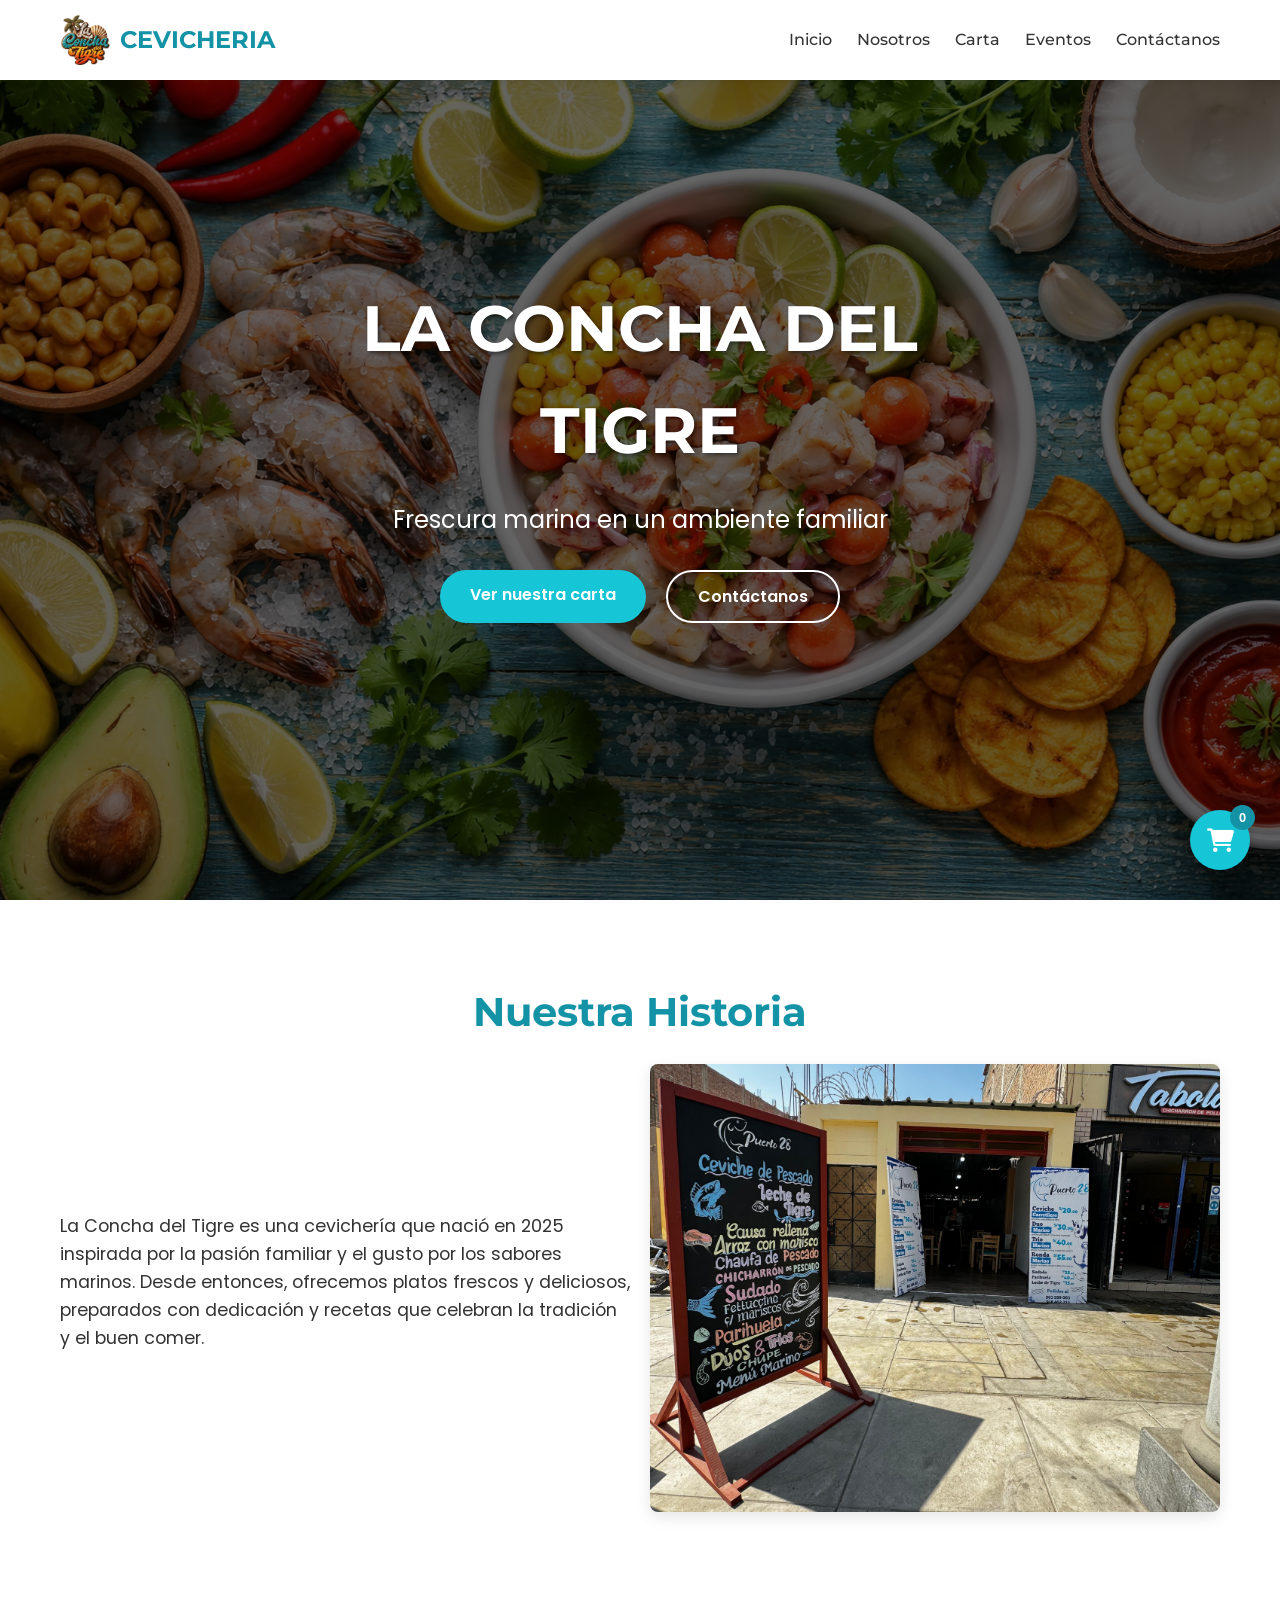
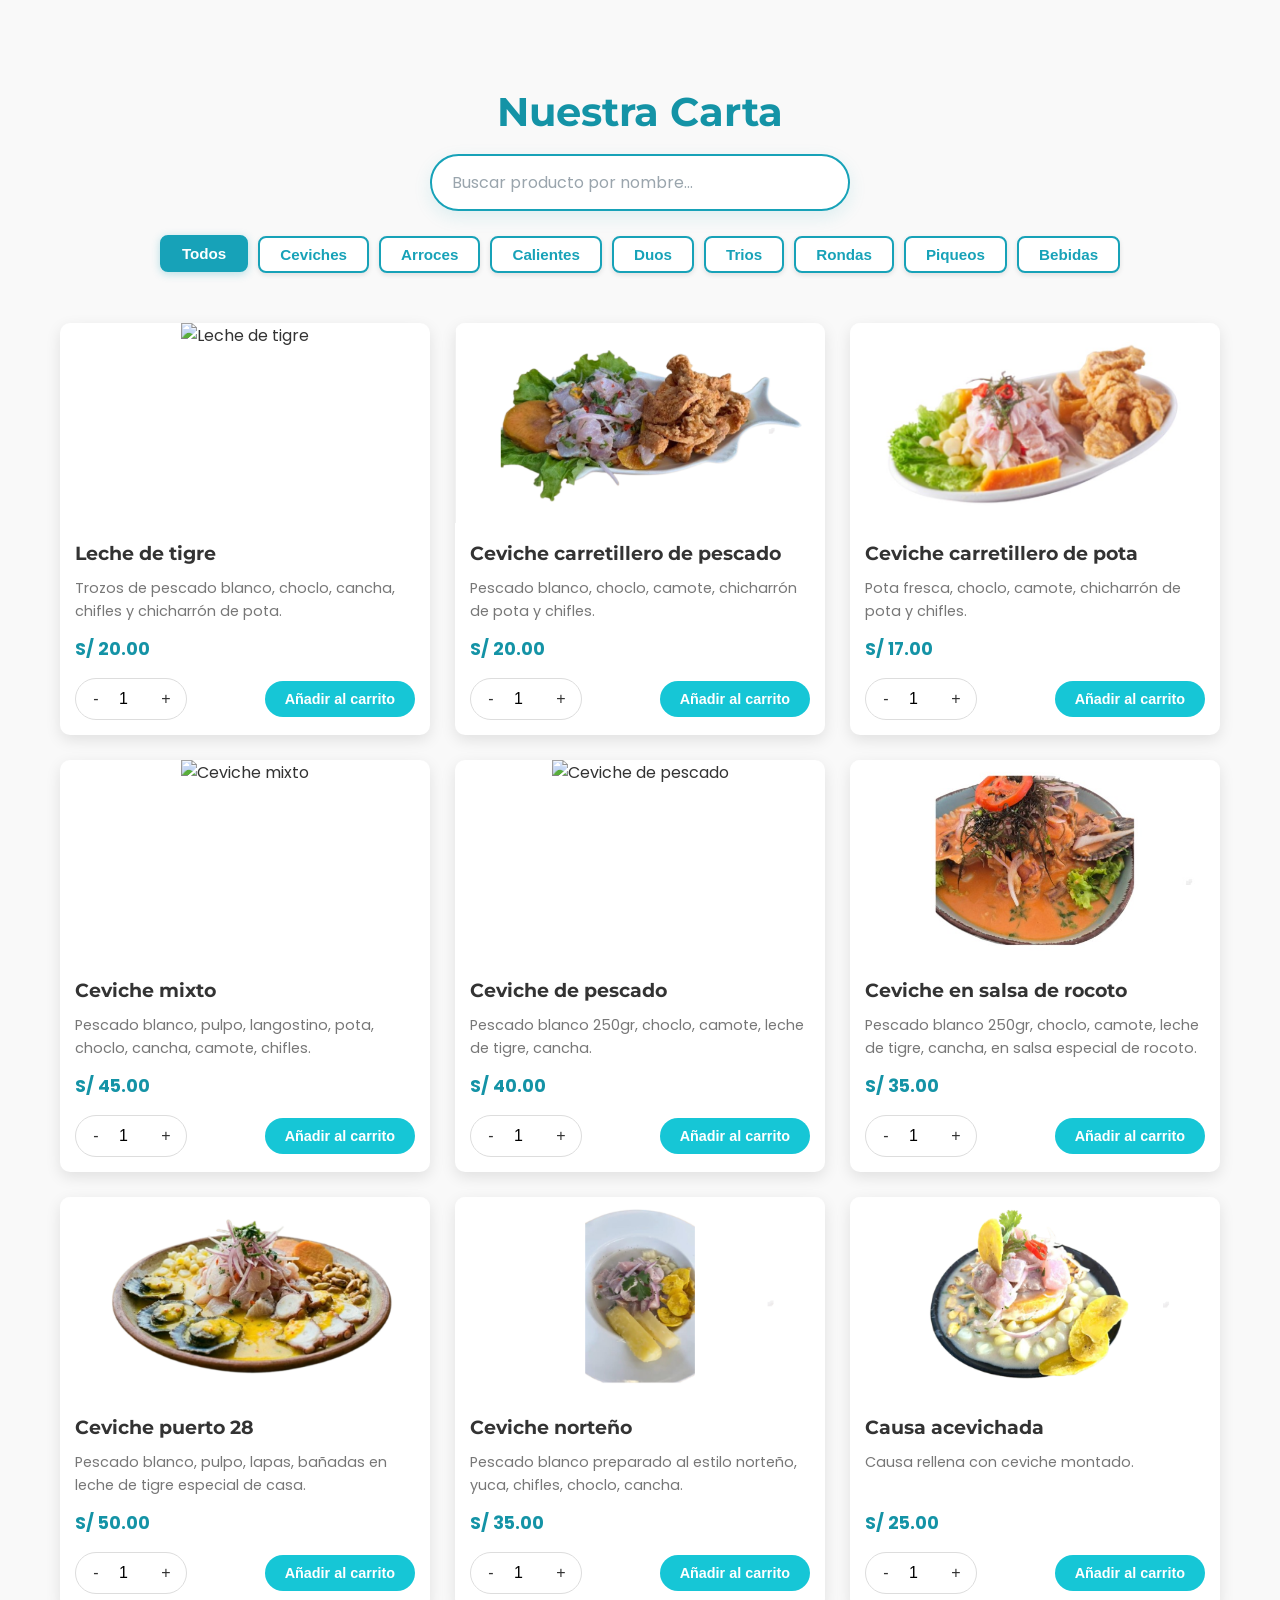
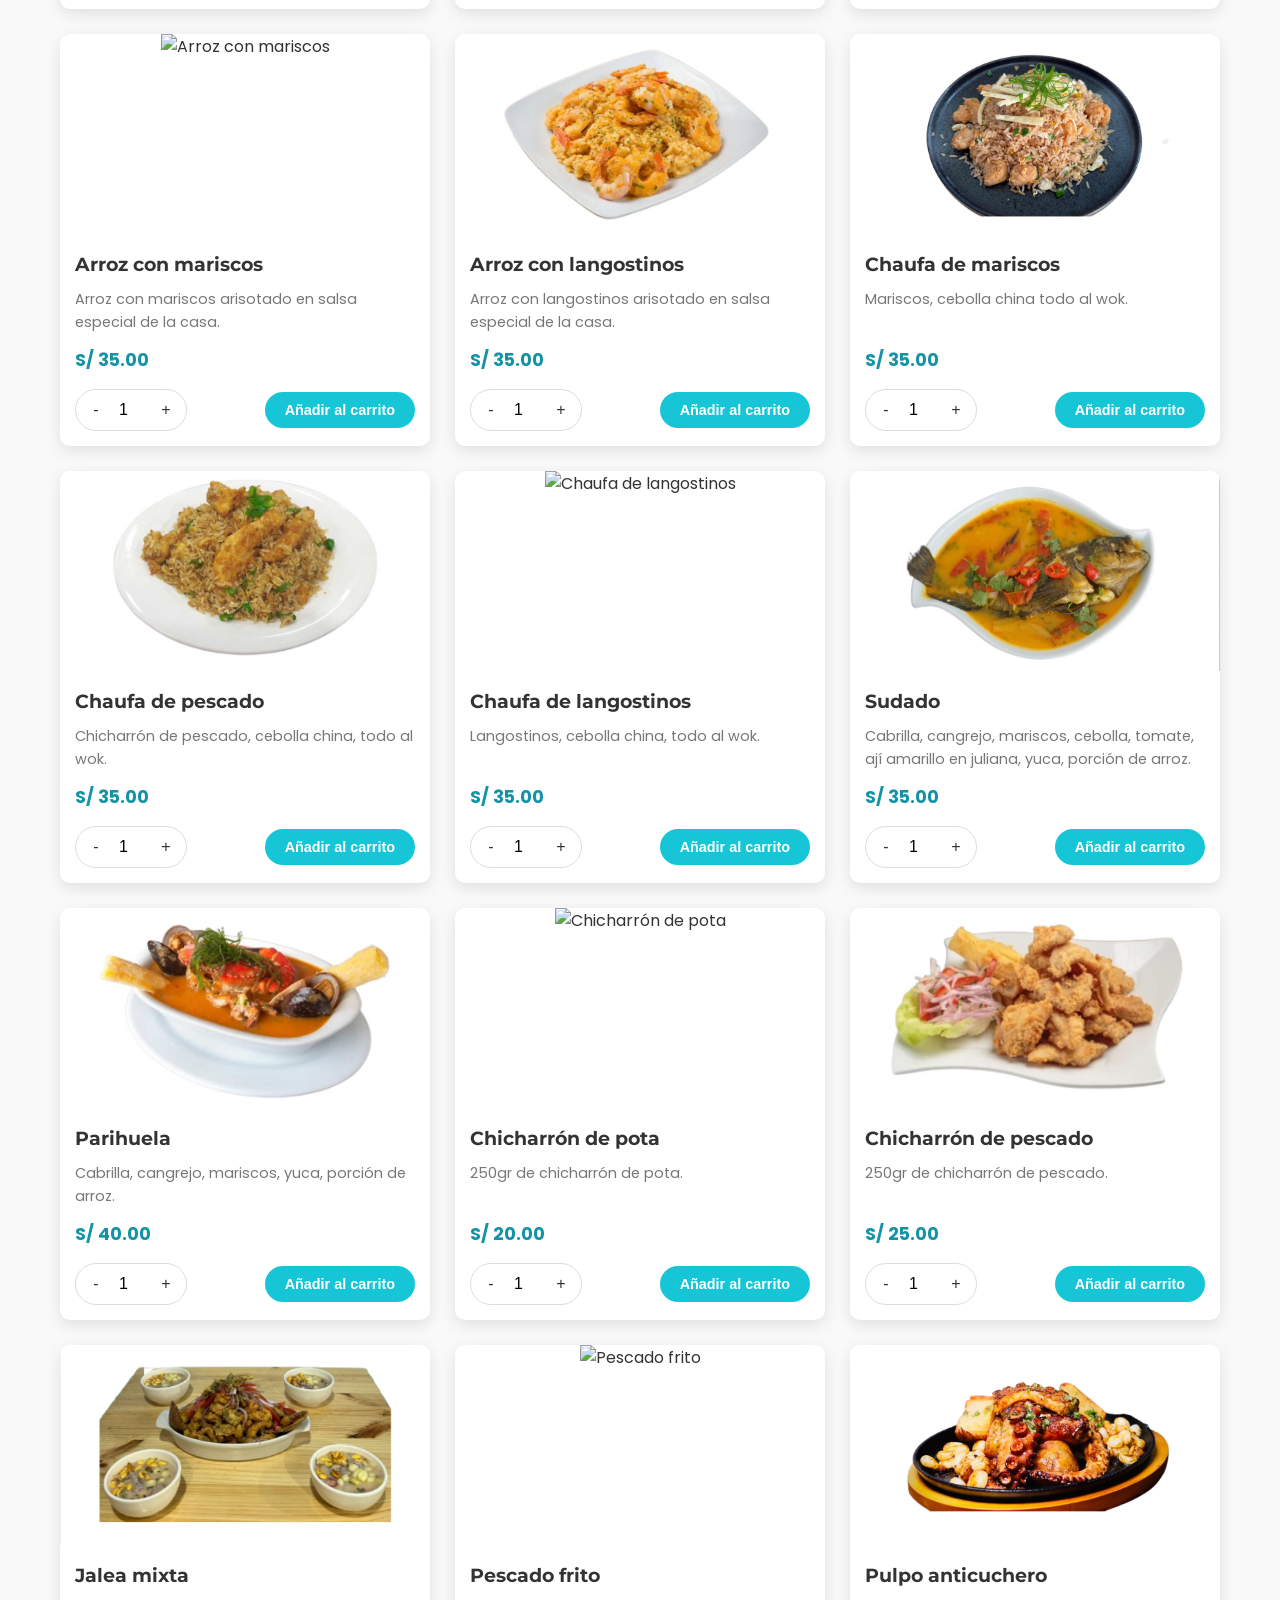
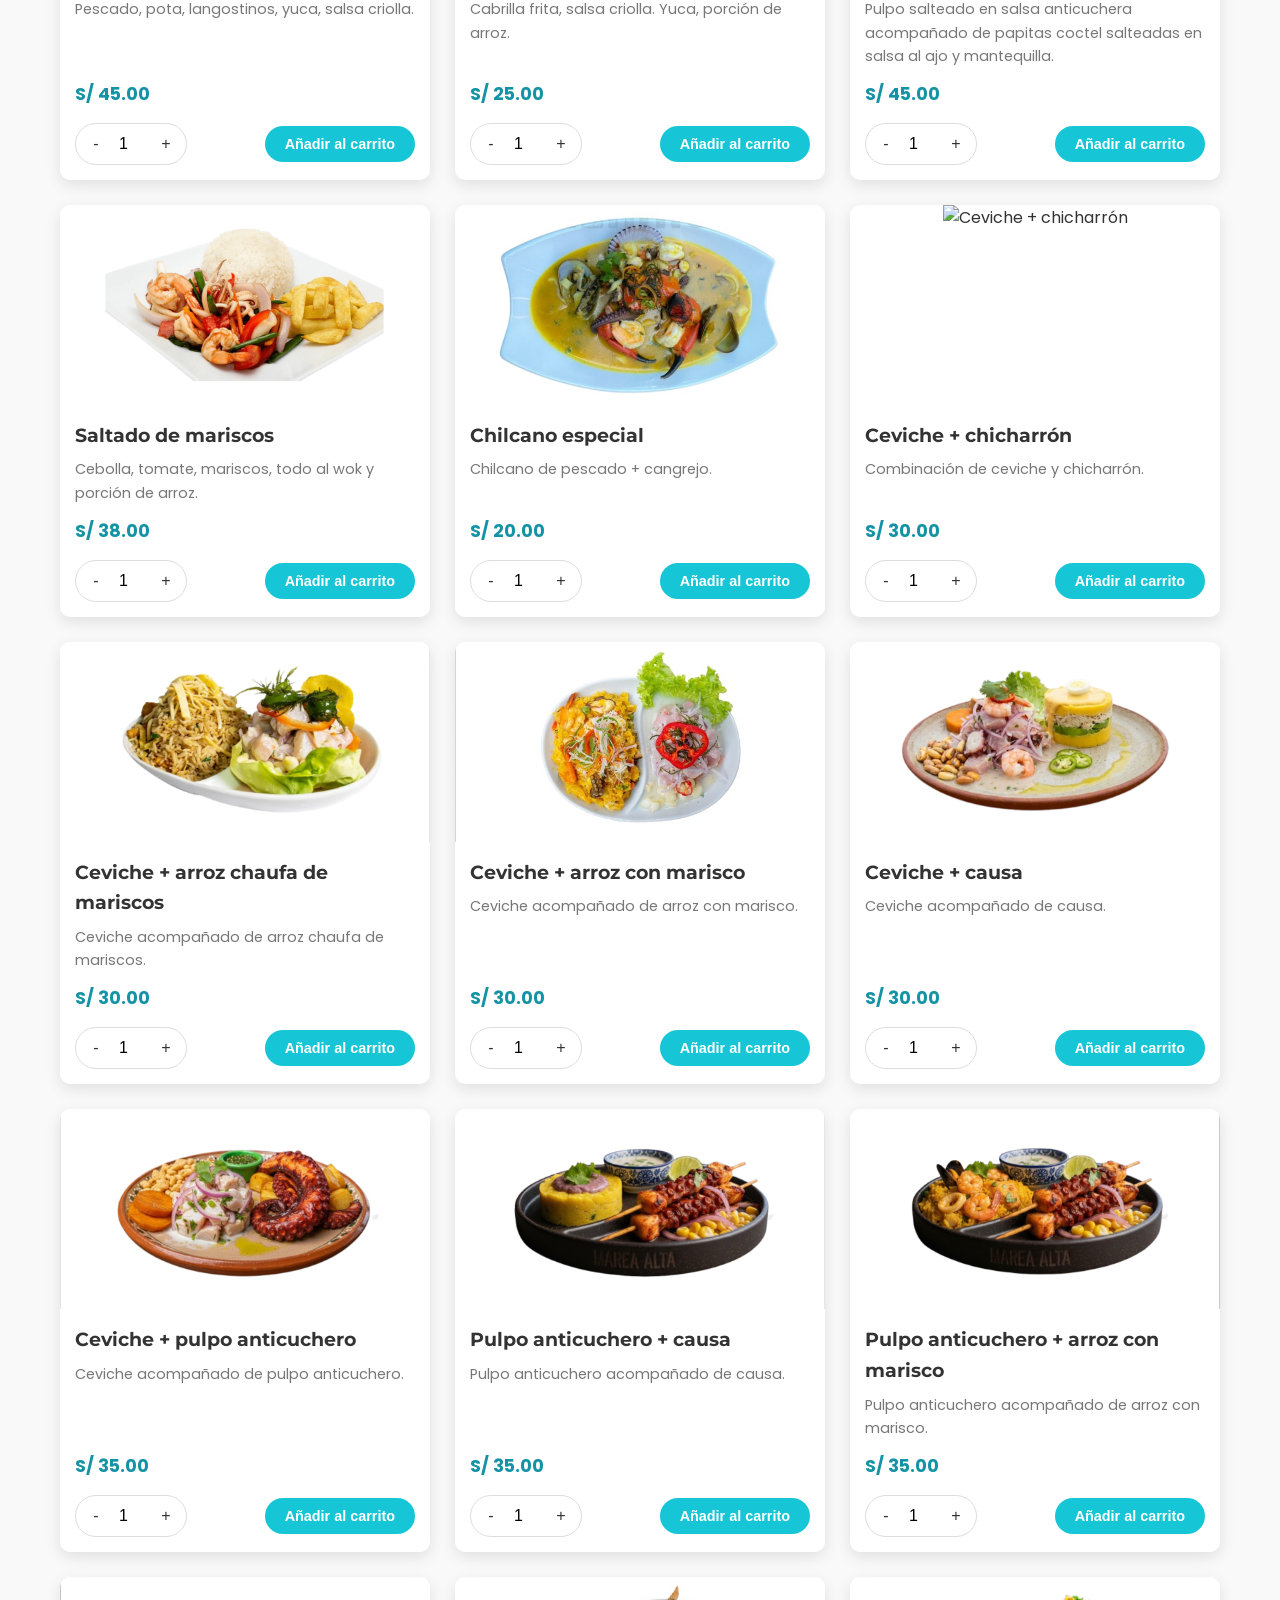
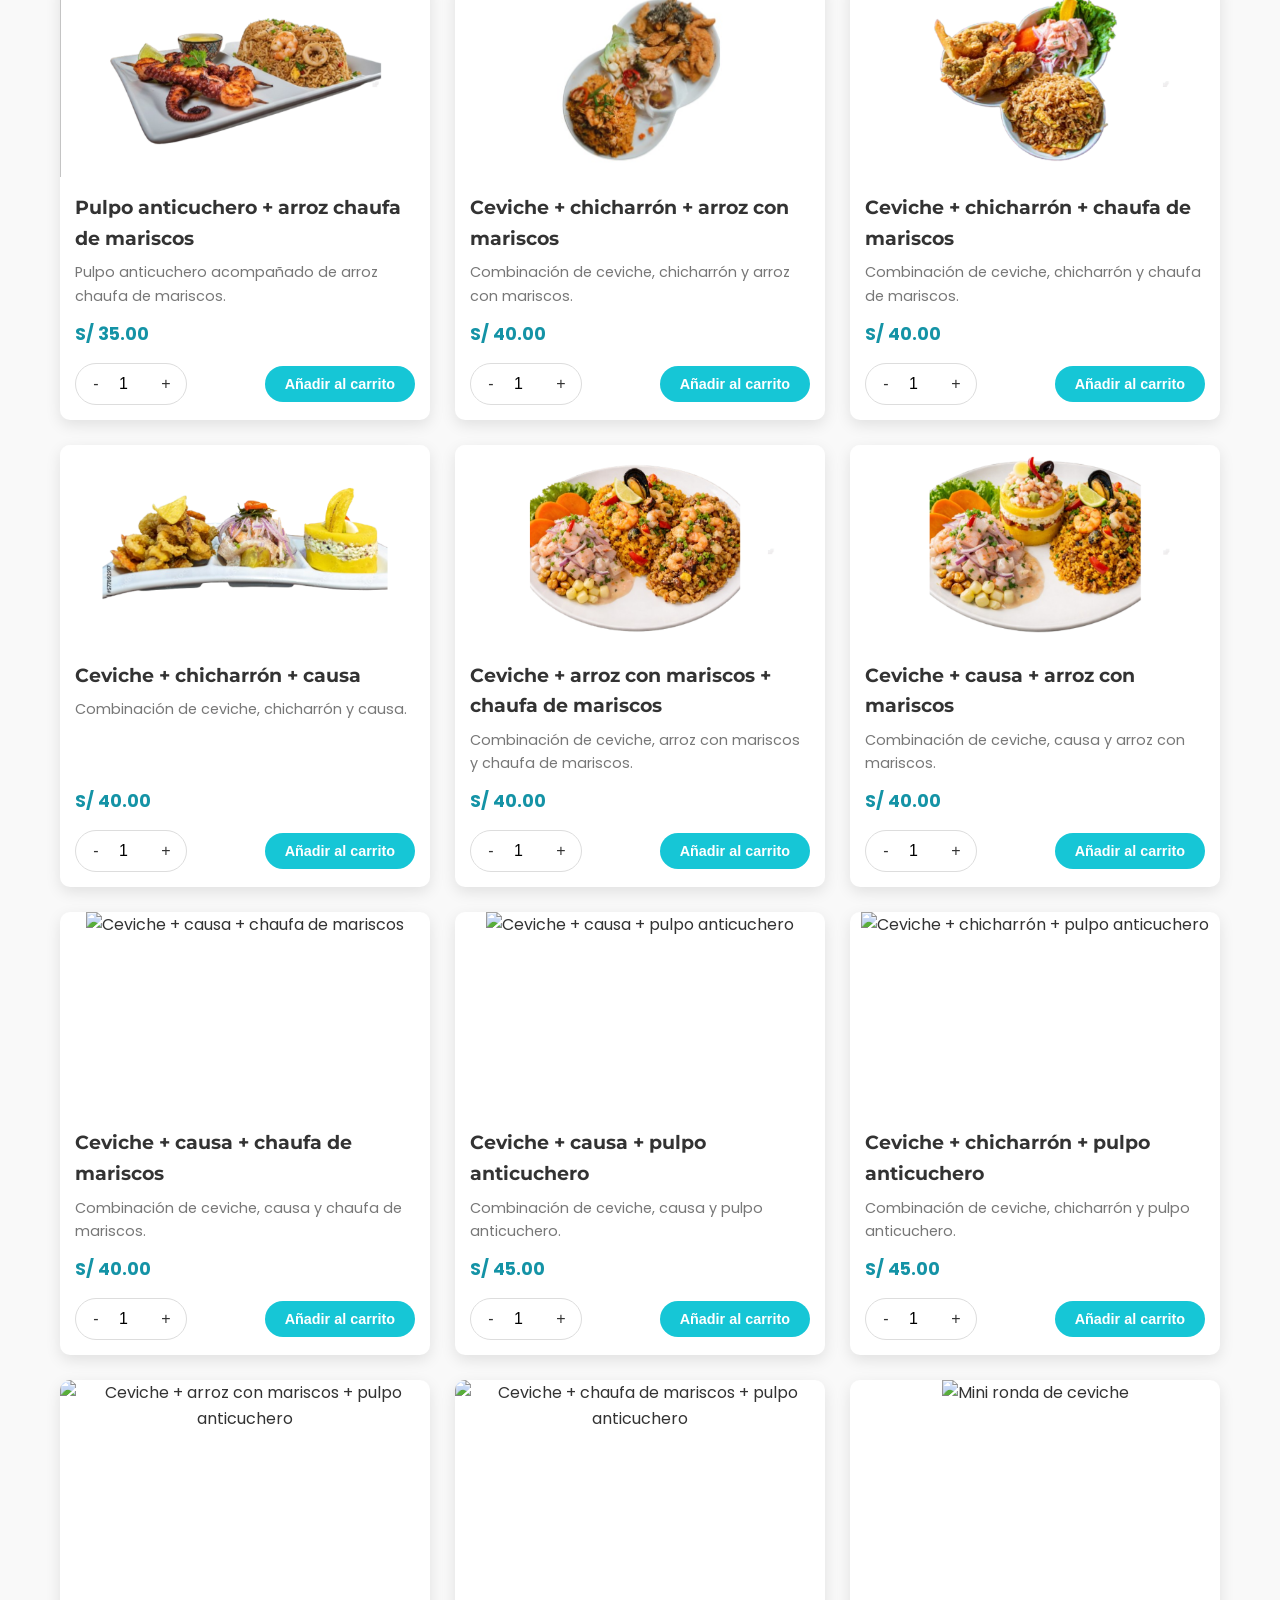
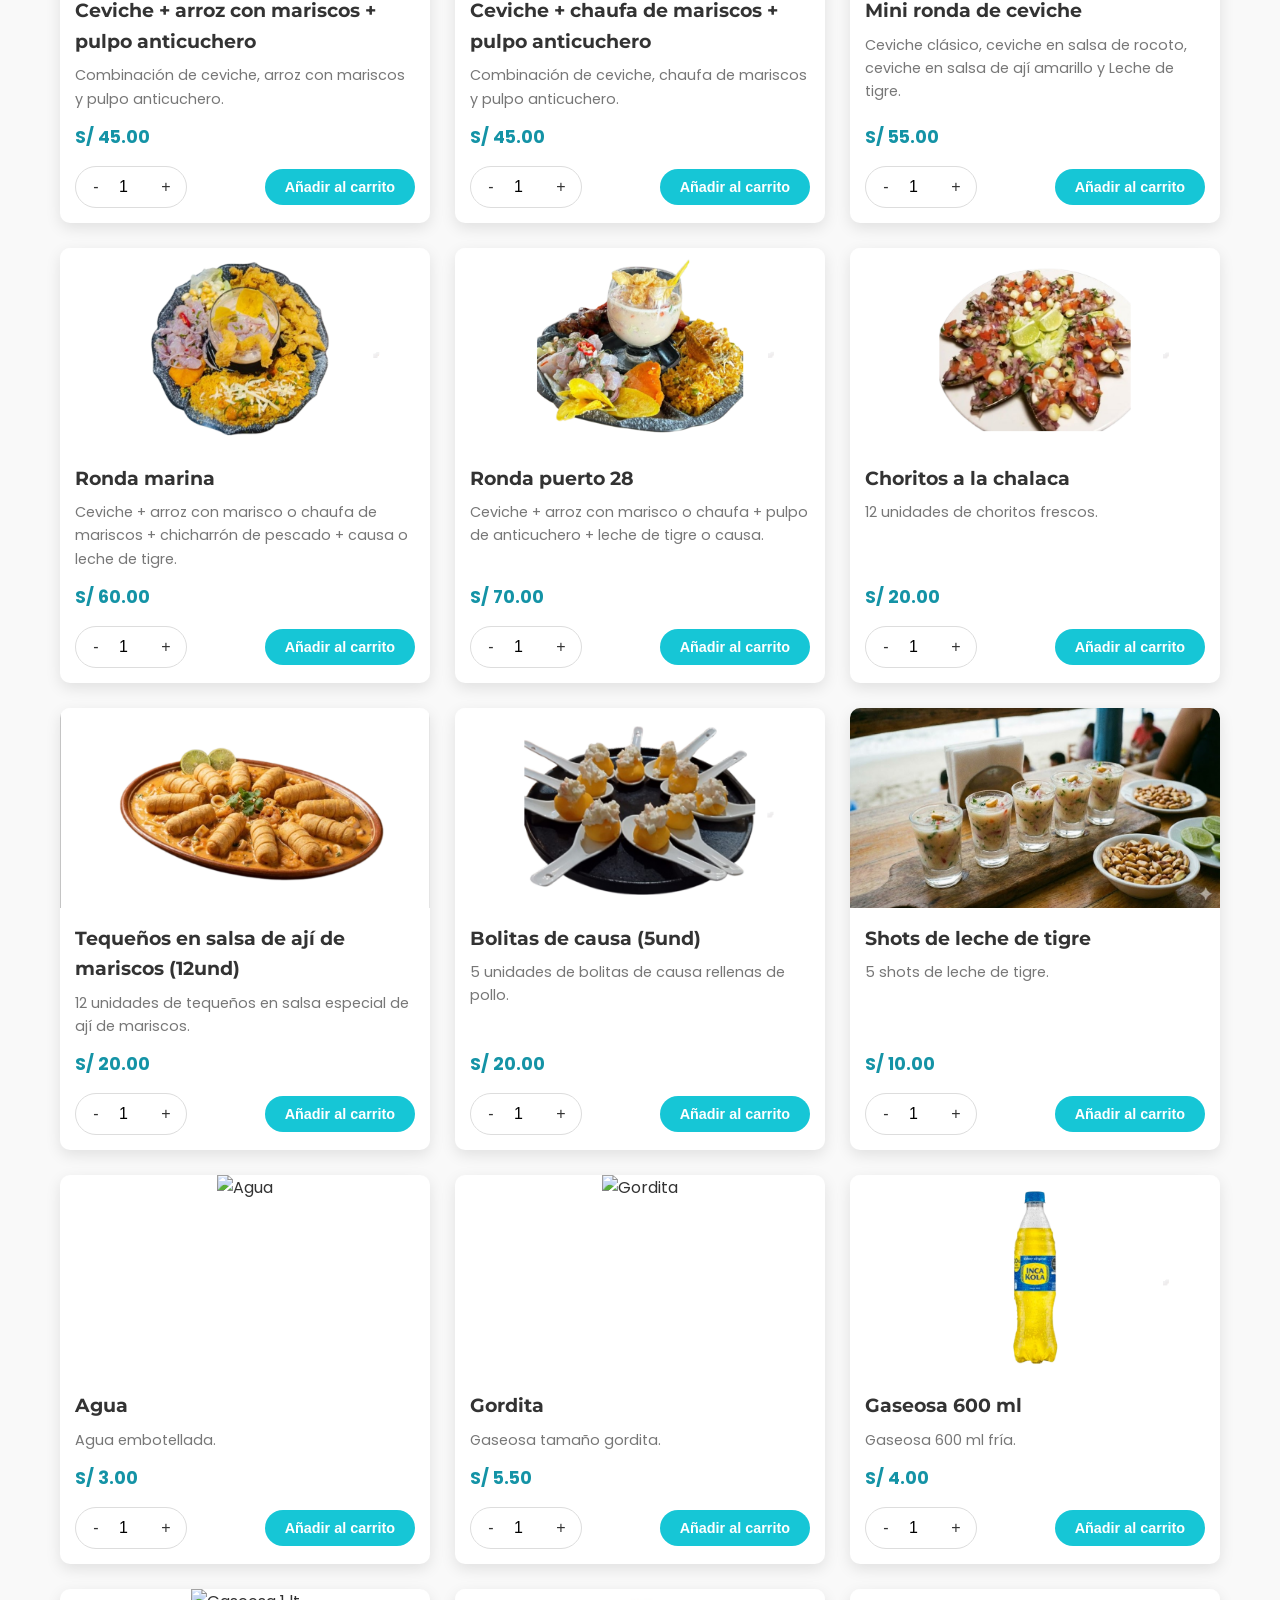
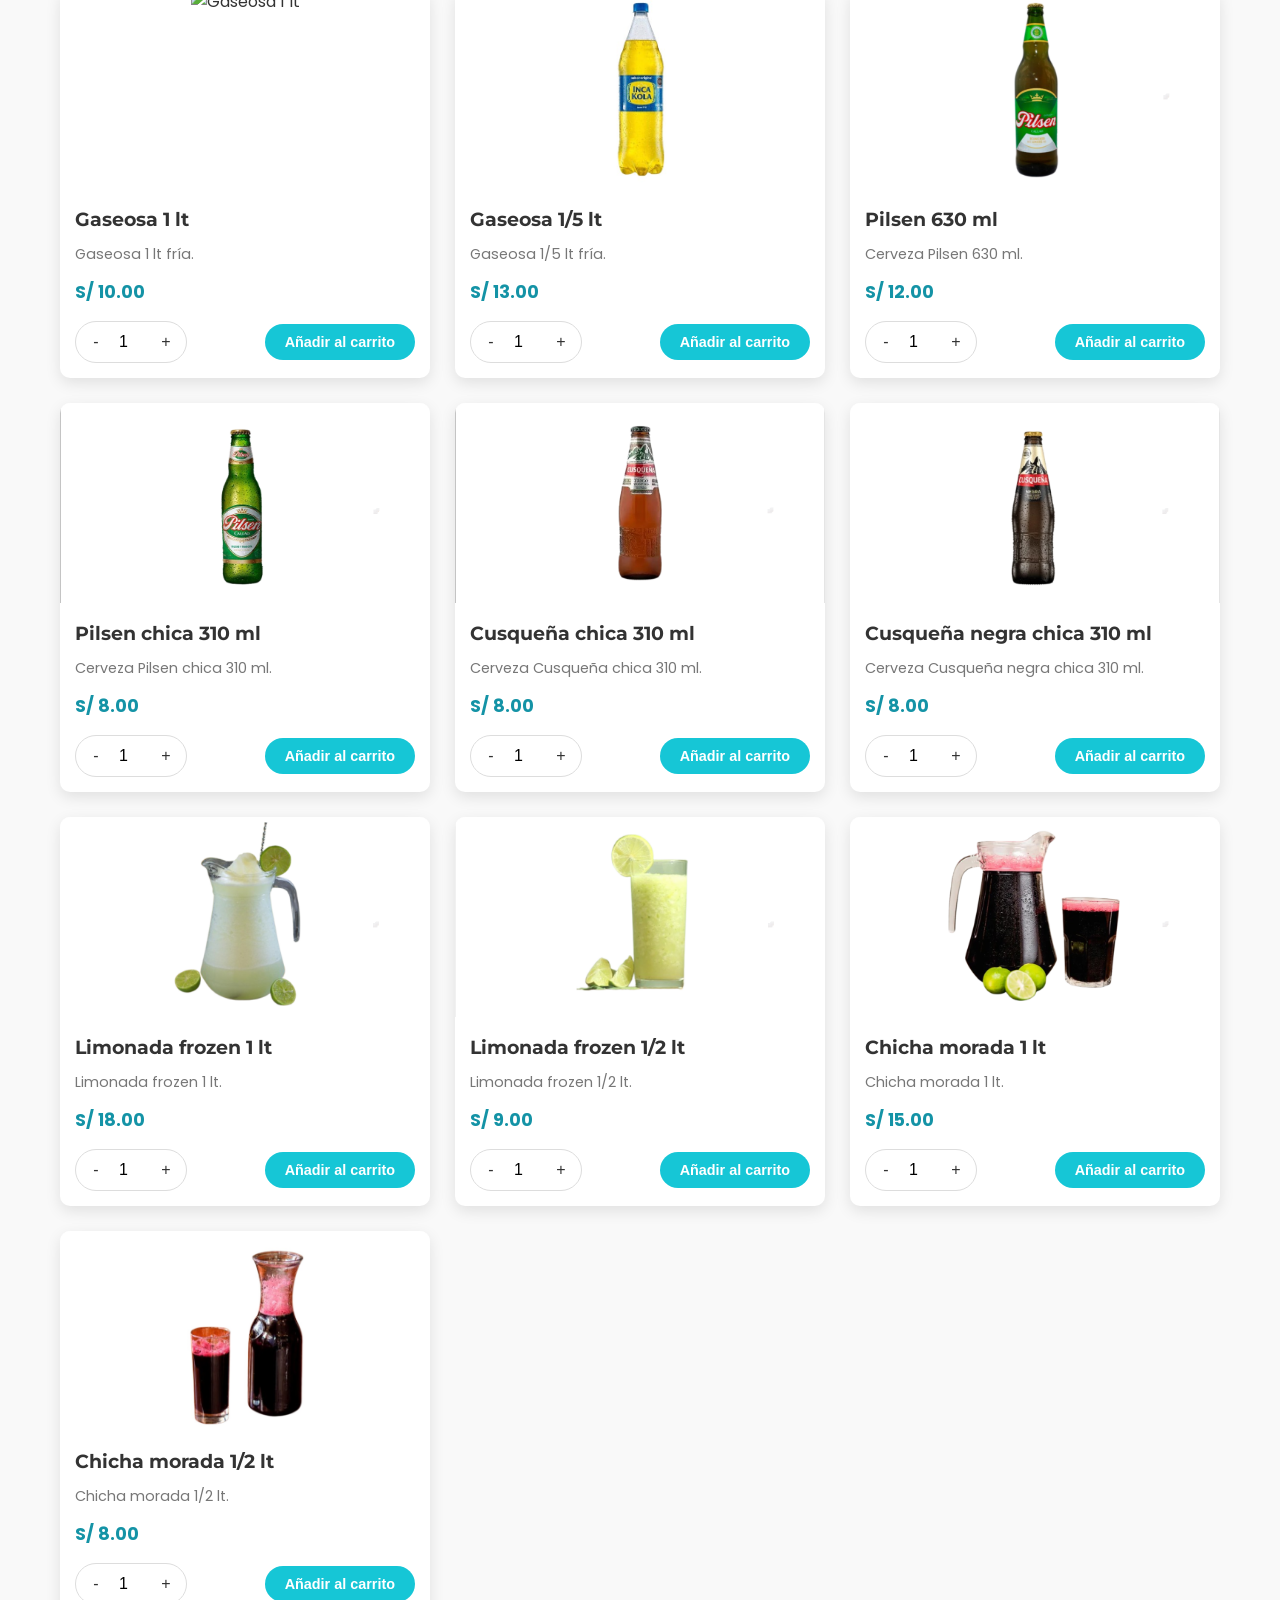
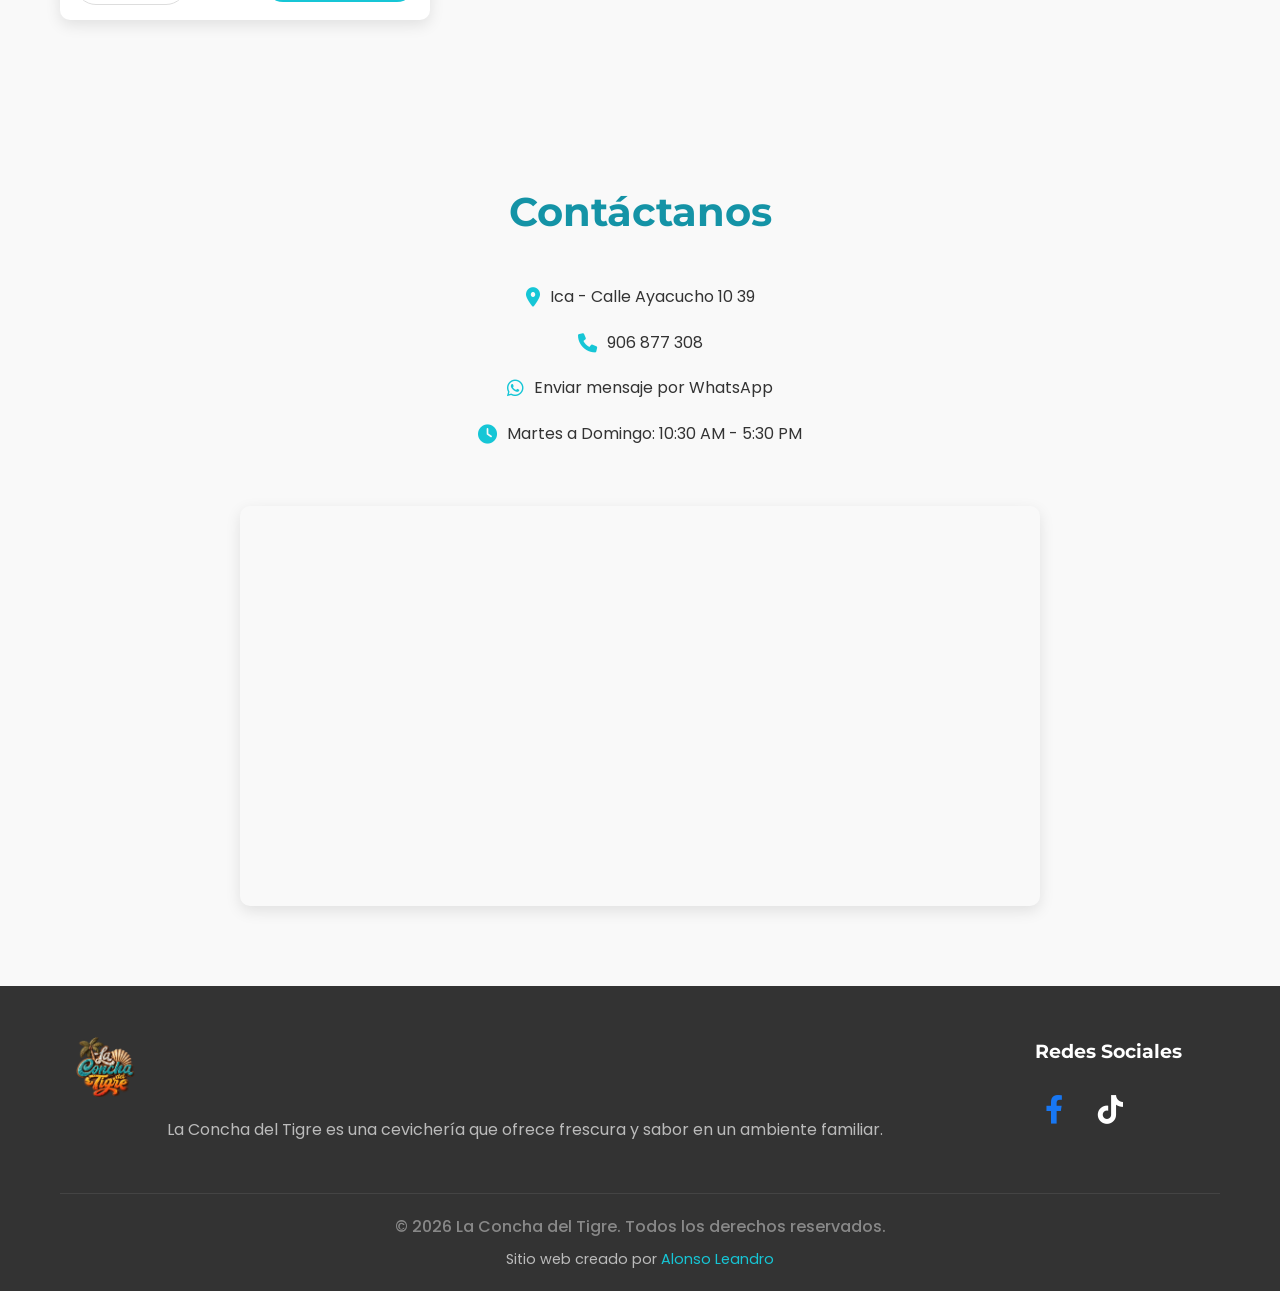
==== index.html @ 96ae6d4a "Mi primer push" ====
<!DOCTYPE html>
<html lang="es">
<head>
    <meta charset="UTF-8">
    <meta name="viewport" content="width=device-width, initial-scale=1.0">
    <link rel="icon" type="image/png" href="images/logo-la-concha-del-tigre.png">
    <title>La Concha del Tigre</title>
    <link rel="stylesheet" href="./styles/main.css">
    <link rel="stylesheet" href="./styles/animations.css">
    <link rel="stylesheet" href="https://cdnjs.cloudflare.com/ajax/libs/font-awesome/6.0.0/css/all.min.css">
    <link href="https://fonts.googleapis.com/css2?family=Montserrat:wght@400;500;600;700&family=Poppins:wght@300;400;600&display=swap" rel="stylesheet">
    <!-- Google tag (gtag.js) -->
    <script async src="https://www.googletagmanager.com/gtag/js?id=G-W6KXP365WB"></script>
    <script>
        window.dataLayer = window.dataLayer || [];
        function gtag(){dataLayer.push(arguments);}
        gtag('js', new Date());

        gtag('config', 'G-W6KXP365WB');
    </script>
</head>
<body>
    <!-- Navbar importado -->
    <div id="navbar-placeholder"></div>

    <!-- Hero Section -->
    <section class="hero" id="home">
        <div class="hero-content">
            <h1 class="hero-title">LA CONCHA DEL TIGRE</h1>
            <p class="hero-subtitle">Frescura marina en un ambiente familiar</p>
            <div class="hero-buttons">
                <a href="#menu" class="btn btn-primary">Ver nuestra carta</a>
                <a href="#contact" class="btn btn-outline">Contáctanos</a>
            </div>
        </div>
    </section>

    <section class="about" id="about">
        <div class="container">
            <h2 class="section-title">Nuestra Historia</h2>
            <div class="about-content">
                <div class="about-text">
                    <p>La Concha del Tigre es una cevichería que nació en 2025 inspirada por la pasión familiar y el gusto por los sabores marinos. Desde entonces, ofrecemos platos frescos y deliciosos, preparados con dedicación y recetas que celebran la tradición y el buen comer.</p>
                </div>
                <div class="about-image">
                    <img src="./images/restaurant-exterior.jpg" alt="Exterior del restaurante" loading="lazy">
                </div>
            </div>
        </div>
    </section>

    <!-- Menu Section -->
    <section class="menu" id="menu">
        <div class="container">
            <h2 class="section-title">Nuestra Carta</h2>
            
            <div class="menu-controls">
                <div class="menu-search">
                    <input type="search" id="menu-search" placeholder="Buscar producto por nombre..." aria-label="Buscar producto por nombre">
                </div>

                <div class="menu-filters">
                    <button class="filter-btn active" data-category="all">Todos</button>
                    <button class="filter-btn" data-category="ceviches">Ceviches</button>
                    <button class="filter-btn" data-category="arroces">Arroces</button>
                    <button class="filter-btn" data-category="calientes">Calientes</button>
                    <button class="filter-btn" data-category="duos">Duos</button>
                    <button class="filter-btn" data-category="trios">Trios</button>
                    <button class="filter-btn" data-category="rondas">Rondas</button>
                    <button class="filter-btn" data-category="piqueos">Piqueos</button>
                    <button class="filter-btn" data-category="bebidas">Bebidas</button>
                </div>
            </div>
            
            <div class="menu-items" id="menu-items">
                <!-- Los productos se cargarán dinámicamente desde JS -->
            </div>
        </div>
    </section>

    <!-- Contact Section -->
    <section class="contact" id="contact">
        <div class="container">
            <h2 class="section-title">Contáctanos</h2>
            <div class="contact-content">
                <div class="contact-info">
                    <div class="info-item">
                        <i class="fas fa-map-marker-alt"></i>
                        <p>Ica - Calle Ayacucho 10 39</p>
                    </div>
                    <div class="info-item">
                        <i class="fas fa-phone"></i>
                        <p><a href="tel:+51906877308">906 877 308</a></p>
                    </div>
                    <div class="info-item">
                        <i class="fab fa-whatsapp"></i>
                        <p>
                            <a href="https://wa.me/51906877308?text=Hola%2C%20quiero%20más%20información..." target="_blank">Enviar mensaje por WhatsApp</a>
                        </p>
                    </div>
                    <div class="info-item">
                        <i class="fas fa-clock"></i>
                        <p>Martes a Domingo: 10:30 AM - 5:30 PM</p>
                    </div>
                </div>
                <div class="contact-map">
                    <iframe src="https://www.google.com/maps/embed?pb=!1m18!1m12!1m3!1d495337.68643104035!2d-76.27461054873677!3d-14.087465821903283!2m3!1f0!2f0!3f0!3m2!1i1024!2i768!4f13.1!3m3!1m2!1s0x9110e3c1ff965059%3A0x6c9a26bd328e4d23!2sPUERTO%2028%20ICA!5e0!3m2!1ses-419!2spe!4v1768523998893!5m2!1ses-419!2spe" allowfullscreen="" loading="lazy" referrerpolicy="no-referrer-when-downgrade"></iframe>
                </div>
            </div>
        </div>
    </section>

    <!-- Footer importado -->
    <div id="footer-placeholder"></div>

    <!-- Floating Cart Button -->
    <button type="button" class="cart-float" id="cart-btn">
        <i class="fas fa-shopping-cart"></i>
        <span class="cart-count" id="cart-count">0</span>
    </button>

    <!-- Cart Modal -->
    <div class="cart-overlay" id="cart-overlay"></div>
    <div class="cart-container" id="cart-modal">
        <!-- Paso 1: Vista del Carrito -->
        <div class="cart-step" id="cart-step-1">
            <div class="cart-header">
                <h3>Tu Pedido</h3>
                <button class="close-cart" id="close-cart">&times;</button>
            </div>
            <div class="cart-items" id="cart-items">
                <!-- Los items del carrito se agregarán aquí dinámicamente -->
            </div>
            <div class="cart-footer">
                <div class="cart-total">
                    <span>Total:</span>
                    <span id="cart-total">S/0.00</span>
                </div>
                <button class="btn btn-primary" id="checkout">Realizar Pedido</button>
            </div>
        </div>

        <!-- Paso 2: Formulario de Información -->
        <div class="cart-step" id="cart-step-2">
            <div class="cart-header">
                <button class="back-to-cart" id="back-to-cart">
                    <i class="fas fa-arrow-left"></i>
                </button>
                <h3>Información del Pedido</h3>
                <button class="close-cart" id="close-cart-2">&times;</button>
            </div>
            <!-- Dentro del cart-step-2, modifica el formulario así: -->
            <div class="customer-info">
                <form id="order-form">
                    <div class="form-group">
                        <label for="customer-name">Nombre *</label>
                        <input type="text" id="customer-name" required>
                    </div>
                    <div class="form-group">
                        <label for="customer-phone">Teléfono *</label>
                        <input type="tel" id="customer-phone" required>
                    </div>
                    <div class="form-group">
                        <label for="delivery-type">Tipo de Entrega *</label>
                        <select id="delivery-type" required>
                            <option value="">Seleccionar</option>
                            <option value="pickup">Recoger en el Local</option>
                            <option value="delivery">Delivery</option>
                        </select>
                    </div>
                    
                    <!-- Campos para Recoger en Local -->
                    <div class="delivery-fields" id="pickup-fields">
                        <div class="form-group">
                            <label for="delivery-payment">Tipo de Pago *</label>
                            <div class="radio-group">
                                <label><input type="radio" name="delivery-payment" value="Efectivo" required> Efectivo</label>
                                <label><input type="radio" name="delivery-payment" value="Yape"> Yape</label>
                                <label><input type="radio" name="delivery-payment" value="Plin"> Plin</label>
                                <label><input type="radio" name="delivery-payment" value="Otro"> Tarjeta</label>
                            </div>
                        </div>
                        <div class="form-group">
                            <label for="pickup-time">Tiempo estimado para recoger *</label>
                            <select id="pickup-time" required>
                                <option value="">Seleccionar</option>
                                <option value="20-25">25 - 30 minutos</option>
                                <option value="25-30">30 - 35 minutos</option>
                                <option value="30-plus">35 minutos a más</option>
                            </select>
                        </div>
                        <div class="form-group">
                            <label for="pickup-notes">Observaciones</label>
                            <textarea id="pickup-notes" rows="2"></textarea>
                        </div>
                    </div>
                    
                    <!-- Campos para Delivery -->
                    <div class="delivery-fields" id="delivery-fields">
                        <div class="form-group">
                            <label for="delivery-payment">Tipo de Pago *</label>
                            <div class="radio-group">
                                <label><input type="radio" name="delivery-payment" value="Yape" required> Yape</label>
                            </div>
                            <div class="info-message" style="font-size: 0.95em; color: #007bff; margin-top: 4px;">Solo se acepta pago por Yape para delivery.</div>
                        </div>
                        <div class="form-group">
                            <label for="delivery-address">Dirección de Entrega *</label>
                            <input type="text" id="delivery-address">
                        </div>
                        <div class="form-group">
                            <label for="delivery-notes">Observaciones</label>
                            <textarea id="delivery-notes" rows="2"></textarea>
                        </div>
                    </div>
                </form>
            </div>
            <div class="form-actions">
                <button class="btn btn-outline" id="cancel-order">Cancelar</button>
                <button class="btn btn-primary" id="submit-order">
                    <span>Enviar Pedido</span>
                    <i class="fab fa-whatsapp" style="color: #fff; margin-left: 8px; font-size: 1.1em;"></i>
                </button>
            </div>
        </div>
    </div>

    <script src="./scripts/products.js"></script>
    <script src="./scripts/cart.js"></script>
    <script src="./scripts/main.js"></script>
</body>
</html>
---- styles/main.css ----
/* TikTok icon blanco en el footer */
.tiktok-icon i {
    color: #fff !important;
}
:root {
    --primary-color: #16c6d6;
    --primary-dark: #1493a6;
    --white: #ffffff;
    --black: #333333;
    --gray: #777777;
    --light-gray: #f5f5f5;
    --background-light: #f9f9f9;
    --success-color: #2ecc71;
    --danger-color: #e74c3c;
    --disabled-color: #95a5a6;
}

* {
    margin: 0;
    padding: 0;
    box-sizing: border-box;
}

body {
    font-family: 'Poppins', sans-serif;
    color: var(--black);
    line-height: 1.6;
    overflow-x: hidden;
}

.container {
    width: 100%;
    max-width: 1200px;
    margin: 0 auto;
    padding: 0 20px;
}

/* Hero Section */
.hero {
    height: 100vh;
    background: linear-gradient(rgba(0, 0, 0, 0.6), rgba(0, 0, 0, 0.6)), url('../images/hero.png') center/cover no-repeat;
    display: flex;
    align-items: center;
    justify-content: center;
    text-align: center;
    color: var(--white);
}

.hero-content {
    max-width: 800px;
    padding: 0 20px;
}

.hero-title {
    font-family: 'Montserrat', sans-serif;
    font-size: 4rem;
    font-weight: 700;
    margin-bottom: 20px;
    text-shadow: 2px 2px 4px rgba(0, 0, 0, 0.5);
}

.hero-subtitle {
    font-size: 1.5rem;
    margin-bottom: 30px;
}

.hero-buttons {
    display: flex;
    justify-content: center;
    gap: 20px;
}

.btn {
    padding: 12px 30px;
    border-radius: 30px;
    font-weight: 600;
    text-decoration: none;
    transition: all 0.3s ease;
    display: inline-block;
}

.btn-primary {
    background-color: var(--primary-color);
    color: var(--white);
}

.btn-primary:hover {
    background-color: var(--primary-dark);
    transform: translateY(-3px);
    box-shadow: 0 5px 15px rgba(0, 0, 0, 0.2);
}

.btn-outline {
    border: 2px solid var(--white);
    color: var(--white);
}

.btn-outline:hover {
    background-color: var(--white);
    color: var(--black);
    transform: translateY(-3px);
    box-shadow: 0 5px 15px rgba(0, 0, 0, 0.2);
}

/* centrar el botón de checkout */
#checkout {
    display: block;
    margin: 0 auto;
}

#cancel-order {
    background-color: #7f8c8d;
    color: #fff;
    border: none;
    padding: 10px 20px;
    border-radius: 30px;
    cursor: pointer;
    font-weight: 600;
    transition: background 0.3s ease;
    font-size: 0.9rem;
}

#cancel-order:hover {
    background-color: #636e72;
}

/* Section Styles */
.section-title {
    font-family: 'Montserrat', sans-serif;
    font-size: 2.5rem;
    font-weight: 700;
    text-align: center;
    margin-bottom: 10px;
    color: var(--primary-dark);
}

.section-subtitle {
    font-size: 1.2rem;
    text-align: center;
    color: var(--gray);
    margin-bottom: 40px;
}

/* About Section */
.about {
    padding: 80px 0;
    text-align: center;
}

.about-content {
    display: flex;
    flex-wrap: wrap;
    justify-content: space-between;
    align-items: center;
    margin-top: 20px;
    gap: 20px;
}

.about-text {
    flex: 1;
    min-width: 300px;
    text-align: left;
    margin-bottom: 0;
}

.about-text p {
    margin-bottom: 20px;
    font-size: 1.1rem;
    text-align: left;
}

.about-image {
    flex: 1;
    min-width: 300px;
}

.about-image img {
    max-width: 100%;
    border-radius: 8px;
    box-shadow: 0 5px 15px rgba(0,0,0,0.1);
}

/* Menu Section */
.menu {
    padding: 80px 0;
    text-align: center;
    background-color: var(--background-light);
}

.menu-controls {
    display: flex;
    flex-direction: column;
    gap: 15px;
    margin-top: 10px;
}

.menu-search {
    display: flex;
    justify-content: center;
}

.menu-search input {
    width: min(100%, 420px);
    padding: 14px 20px;
    border: 2px solid #17a2b8;
    border-radius: 999px;
    background: var(--white);
    color: var(--black);
    font-size: 1rem;
    font-family: 'Poppins', sans-serif;
    box-shadow: 0 6px 18px rgba(23, 162, 184, 0.12);
    outline: none;
    transition: border-color 0.3s ease, box-shadow 0.3s ease, transform 0.3s ease;
}

.menu-search input::placeholder {
    color: #9aa5ad;
}

.menu-search input:focus {
    border-color: var(--primary-dark);
    box-shadow: 0 8px 20px rgba(23, 162, 184, 0.18);
    transform: translateY(-1px);
}

.menu-filters {
    display: flex;
    justify-content: center;
    flex-wrap: wrap;
    gap: 10px;
    margin: 10px 0 20px;
}

.filter-btn {
    padding: 8px 20px;
    background: var(--white);
    border: 2px solid #17a2b8;
    border-radius: 8px;
    color: #17a2b8;
    font-size: 0.95rem;
    font-weight: 600;
    transition: all 0.3s ease;
    cursor: pointer;
    box-shadow: 0 2px 5px rgba(0,0,0,0.1);
}

.filter-btn.active {
    background: #17a2b8;
    color: var(--white);
    border-color: #17a2b8;
    box-shadow: 0 2px 8px rgba(23, 162, 184, 0.3);
    transform: translateY(-1px);
}

.filter-btn:hover:not(.active) {
    background: rgba(23, 162, 184, 0.1);
    border-color: #138496;
    transform: translateY(-2px);
}

.menu-items {
    display: grid;
    grid-template-columns: repeat(auto-fill, minmax(280px, 1fr)); /* Reduje de 300px a 280px */
    gap: 25px; /* Reduje el gap de 30px a 25px */
    margin-top: 30px; /* Reduje de 40px a 30px */
}

.menu-item {
    background: var(--white);
    border-radius: 10px;
    overflow: hidden;
    box-shadow: 0 5px 15px rgba(0,0,0,0.1);
    transition: transform 0.3s ease;
    display: flex;
    flex-direction: column;
    height: 100%; /* Asegura que todas las cajas tengan la misma altura */
}

.menu-item:hover {
    transform: translateY(-10px);
}

.item-image {
    height: 200px; /* Mantengo la misma altura para las imágenes */
    overflow: hidden;
    position: relative;
}

.item-image img {
    width: 100%;
    height: 100%;
    object-fit: cover;
    transition: transform 0.5s ease;
}

.menu-item:hover .item-image img {
    transform: scale(1.1);
}

.sold-out {
    position: absolute;
    top: 10px;
    right: 10px;
    background-color: var(--danger-color);
    color: var(--white);
    padding: 5px 10px;
    border-radius: 20px;
    font-size: 0.8rem;
    font-weight: 600;
}

.item-info {
    padding: 15px; /* Reduje de 20px a 15px */
    text-align: left;
    flex: 1; /* Hace que ocupe el espacio restante */
    display: flex;
    flex-direction: column;
}

.item-info h3 {
    font-family: 'Montserrat', sans-serif;
    font-size: 1.2rem; /* Reduje de 1.3rem a 1.2rem */
    margin-bottom: 8px; /* Reduje de 10px a 8px */
    color: var(--black);
}

.description {
    color: var(--gray);
    margin-bottom: 12px; /* Reduje de 15px a 12px */
    font-size: 0.9rem; /* Reduje de 0.95rem a 0.9rem */
    flex: 1; /* Hace que la descripción ocupe el espacio disponible */
}

.price {
    font-weight: 700;
    font-size: 1.1rem; /* Reduje de 1.2rem a 1.1rem */
    color: var(--primary-dark);
    margin-bottom: 15px;
    display: block;
}

.item-actions {
    display: flex;
    justify-content: space-between;
    align-items: center;
    margin-top: auto; /* Empuja los botones hacia abajo */
}

.quantity-control {
    display: flex;
    align-items: center;
    border: 1px solid #ddd;
    border-radius: 30px;
    padding: 5px;
}

.quantity-btn {
    background: none;
    border: none;
    width: 30px;
    height: 30px;
    font-size: 1rem;
    cursor: pointer;
    color: var(--black);
    display: flex;
    align-items: center;
    justify-content: center;
}

.quantity-input {
    width: 40px;
    text-align: center;
    border: none;
    background: none;
    font-weight: 500;
    font-size: 1rem;
}

.add-to-cart {
    background: var(--primary-color);
    color: var(--white);
    border: none;
    padding: 10px 20px;
    border-radius: 30px;
    cursor: pointer;
    font-weight: 600;
    transition: background 0.3s;
    font-size: 0.9rem;
}

.add-to-cart:hover {
    background: var(--primary-dark);
}

.add-to-cart:disabled {
    background: var(--disabled-color);
    cursor: not-allowed;
}


/* Contact Section */
.contact {
    padding: 80px 0;
    text-align: center;
    background-color: var(--background-light);
}

.contact-content {
    display: flex;
    flex-direction: column;
    align-items: center;
    margin-top: 40px;
}

.contact-info {
    margin-bottom: 20px;
    text-align: center;
    width: 100%;
}

.info-item {
    margin-bottom: 20px;
    display: flex;
    align-items: center;
    justify-content: center;
    gap: 10px;
}

.info-item i {
    color: var(--primary-color);
    font-size: 1.2rem;
}

.info-item a {
    color: var(--black);
    text-decoration: none;
    transition: color 0.3s;
}

.info-item a:hover {
    color: var(--primary-color);
}

.contact-map {
    width: 100%;
    max-width: 800px;
    height: 400px;
    margin-top: 20px;
    border-radius: 10px;
    overflow: hidden;
    box-shadow: 0 5px 15px rgba(0,0,0,0.1);
}

.contact-map iframe {
    width: 100%;
    height: 100%;
    border: none;
}

/* Footer */
.footer {
    background-color: var(--black);
    color: var(--white);
    padding: 50px 0 20px;
}

.footer-content {
    display: flex;
    flex-wrap: wrap;
    justify-content: space-between;
    align-items: center;
    text-align: left;
    margin-bottom: 30px;
    gap: 30px;
}

.footer-section {
    flex: 1;
    min-width: 250px;
    margin-bottom: 30px;
    padding: 0 15px;
}

.logo-section {
    flex: 1;
    min-width: 300px;
    display: flex;
    flex-direction: column;
    align-items: flex-start;
    margin-bottom: 0;
}

.footer-logo {
    height: 60px;
    margin-bottom: 20px;
}

.footer-description {
    max-width: 100%;
    margin: 0 auto 20px;
    color: #bbb;
}

.social-section {
    flex: 0 0 auto;
    min-width: 200px;
}

.social-section h4 {
    font-family: 'Montserrat', sans-serif;
    margin-bottom: 20px;
    font-size: 1.2rem;
}

.social-icons {
    display: flex;
    justify-content: flex-start;
    gap: 15px;
}

.social-icons a {
    font-size: 1.8rem;
    margin: 0 10px;
    transition: all 0.3s ease;
}

.social-icons a.facebook-icon {
    color: #1877f2;
}

.social-icons a.instagram-icon {
    color: #e4405f;
}

.social-icons a:hover {
    transform: scale(1.2);
}

.footer-bottom {
    text-align: center;
    padding-top: 20px;
    border-top: 1px solid #444;
    display: flex;
    flex-direction: column;
    gap: 8px;
}

.footer-dark-text {
    color: #888;
    font-weight: 500;
    margin-bottom: 0;
}

.footer-created-by {
    color: #bbb;
    font-size: 0.9rem;
    margin-top: 0;
}

.creator-name {
    color: var(--primary-color);
    text-decoration: none;
    position: relative;
    display: inline-block;
}

.creator-name:hover {
    text-decoration: underline;
}

.creator-name::after {
    content: '';
    position: absolute;
    top: -2px;
    left: -2px;
    right: -2px;
    bottom: -2px;
    background: var(--primary-color);
    z-index: -1;
    border-radius: 4px;
    opacity: 0;
    transition: opacity 0.3s, box-shadow 0.3s;
}

.creator-name:hover::after {
    opacity: 0.4;
    box-shadow: 0 0 10px 5px var(--primary-color);
    animation: creator-glow 2s infinite alternate;
}

@keyframes creator-glow {
    from {
        box-shadow: 0 0 5px 2px var(--primary-color);
    }
    to {
        box-shadow: 0 0 15px 7px var(--primary-color);
    }
}

/* Navbar */
.navbar {
    background-color: var(--white);
    box-shadow: 0 2px 10px rgba(0, 0, 0, 0.1);
    position: fixed;
    width: 100%;
    top: 0;
    z-index: 1000;
    padding: 15px 0;
    transition: all 0.3s ease;
}

.navbar .container {
    display: flex;
    justify-content: space-between;
    align-items: center;
}

.logo {
    display: flex;
    align-items: center;
    text-decoration: none;
}

.logo-img {
    height: 50px;
    margin-right: 10px;
}

.restaurant-name {
    font-family: 'Montserrat', sans-serif;
    font-size: 1.5rem;
    font-weight: 700;
    color: var(--primary-dark);
}

.nav-links {
    display: flex;
    list-style: none;
}

.nav-links li {
    margin-left: 25px;
}

.nav-links a {
    font-family: 'Montserrat', sans-serif;
    font-weight: 500;
    color: var(--black);
    text-decoration: none;
    font-size: 1rem;
    transition: color 0.3s ease;
    position: relative;
}

.nav-links a::after {
    content: '';
    position: absolute;
    width: 0;
    height: 2px;
    background-color: var(--primary-color);
    bottom: -5px;
    left: 0;
    transition: width 0.3s ease;
}

.nav-links a:hover::after {
    width: 100%;
}

.nav-links a:hover {
    color: var(--primary-dark);
}

.menu-toggle {
    background: none;
    border: none;
    font-size: 1.5rem;
    color: var(--black);
    cursor: pointer;
    display: none;
}

/* Carrito */
.cart-overlay {
    position: fixed;
    top: 0;
    left: 0;
    width: 100%;
    height: 100%;
    background-color: rgba(0, 0, 0, 0.5);
    z-index: 9998;
    display: none;
    opacity: 0;
    transition: opacity 0.3s ease;
}

.cart-overlay.active {
    display: block;
    opacity: 1;
}

.cart-container {
    position: fixed;
    top: 0;
    right: -400px;
    width: 350px;
    height: 100vh;
    background-color: var(--white);
    box-shadow: -2px 0 10px rgba(0, 0, 0, 0.1);
    z-index: 9999;
    transition: right 0.3s ease;
    display: flex;
    flex-direction: column;
}

.cart-container.active {
    right: 0;
}

/* Cart Steps */
.cart-step {
    display: none;
    flex-direction: column;
    height: 100%;
}

.cart-step.active {
    display: flex;
}

.cart-header {
    padding: 15px 20px;
    border-bottom: 1px solid var(--light-gray);
    display: flex;
    justify-content: space-between;
    align-items: center;
    position: relative;
}

.cart-header h3 {
    margin: 0;
    font-size: 1.2rem;
    flex: 1;
    text-align: center;
}

.close-cart {
    background: none;
    border: none;
    font-size: 1.5rem;
    cursor: pointer;
    color: var(--gray);
    transition: all 0.3s ease;
}

.close-cart:hover {
    color: var(--danger-color);
    transform: rotate(90deg);
}

/* Back to Cart Button */
.back-to-cart {
    background: none;
    border: none;
    font-size: 1.2rem;
    color: var(--gray);
    cursor: pointer;
    position: absolute;
    left: 15px;
    top: 15px;
    transition: all 0.3s;
}

.back-to-cart:hover {
    color: var(--primary-dark);
    transform: translateX(-3px);
}

.cart-items {
    flex: 1;
    overflow-y: auto;
    padding: 15px;
}

.empty-cart {
    text-align: center;
    color: var(--gray);
    padding: 40px 0;
}

.cart-item {
    display: flex;
    justify-content: space-between;
    align-items: center;
    padding: 10px 0;
    border-bottom: 1px solid var(--light-gray);
}

.cart-item:last-child {
    border-bottom: none;
}

.cart-item-info {
    flex: 1;
}

.cart-item-info h4 {
    margin-bottom: 5px;
    font-size: 0.95rem;
}

.cart-item-info p {
    color: var(--primary-dark);
    font-weight: 600;
    font-size: 0.9rem;
}

.cart-item-actions {
    display: flex;
    align-items: center;
    gap: 10px;
}

.cart-footer {
    padding: 15px;
    border-top: 1px solid var(--light-gray);
    background-color: var(--white);
}

.cart-total {
    display: flex;
    justify-content: space-between;
    margin-bottom: 15px;
    font-weight: 600;
    font-size: 1.1rem;
}

/* Formulario del carrito */
.form-group {
    margin-bottom: 15px;
}

.form-group label {
    display: block;
    margin-bottom: 5px;
    font-weight: 500;
    font-size: 0.9rem;
}

.form-group input,
.form-group select,
.form-group textarea {
    width: 100%;
    padding: 8px 12px;
    border: 1px solid #333;
    border-radius: 4px;
    font-family: inherit;
    font-size: 0.9rem;
    transition: border-color 0.3s ease;
}

.form-group input:focus,
.form-group select:focus,
.form-group textarea:focus {
    border-color: var(--primary-color);
    outline: none;
    box-shadow: 0 0 0 2px rgba(243, 156, 18, 0.2);
}

/* Validación de campos */
.form-group.invalid input,
.form-group.invalid select,
.form-group.invalid textarea {
    border-color: var(--danger-color);
    background-color: rgba(231, 76, 60, 0.05);
}

.form-group.invalid .error-message {
    display: block;
    color: var(--danger-color);
    font-size: 0.8rem;
    margin-top: 5px;
}

.error-message {
    display: none;
}

/* Campos de entrega */
.delivery-fields {
    display: none; /*AGREGADO RECIEN*/
    margin-top: 10px;
    padding: 15px;
    background-color: rgba(243, 156, 18, 0.05);
    border-radius: 5px;
    border: 1px solid #eee;
}

.delivery-fields.active {
    display: block;
    animation: fadeIn 0.3s ease;
}

.radio-group {
    display: flex; /* Coloca los radios en una sola línea */
    gap: 15px; /* Espaciado horizontal entre los radios */
}

.radio-group label {
    display: inline-flex; /* Asegura que el texto y el radio estén alineados */
    align-items: center; /* Centra verticalmente el texto y el botón */
    gap: 5px; /* Espaciado entre el botón y el texto */
    padding: 0; /* Elimina el cuadro alrededor */
    border: none; /* Elimina los bordes */
    background: none; /* Elimina el fondo */
}

.radio-group label:hover {
    border-color: var(--primary-color);
}

.radio-group input[type="radio"]:checked + label {
    border-color: var(--primary-color);
    background-color: rgba(243, 156, 18, 0.1);
}

/* Customer Info Form */
.customer-info {
    flex: 1;
    overflow-y: auto;
    padding: 15px;
}

/* Form Actions */
.form-actions {
    display: flex;
    justify-content: space-between;
    padding: 15px;
    border-top: 1px solid var(--light-gray);
    background-color: var(--white);
}

/* Floating Cart Button */
.cart-float {
    position: fixed;
    width: 60px;
    height: 60px;
    bottom: 30px;
    right: 30px;
    background-color: var(--primary-color);
    color: var(--white);
    border-radius: 50%;
    text-align: center;
    box-shadow: 0 4px 10px rgba(0, 0, 0, 0.2);
    z-index: 999;
    display: flex;
    align-items: center;
    justify-content: center;
    font-size: 1.5rem;
    transition: all 0.3s ease;
    cursor: pointer;
    border: none;
}

.cart-float:hover {
    background-color: var(--primary-dark);
    transform: translateY(-5px);
    box-shadow: 0 6px 15px rgba(0, 0, 0, 0.3);
}

.cart-count {
    position: absolute;
    top: -5px;
    right: -5px;
    background-color: var(--primary-dark);
    color: var(--white);
    border-radius: 50%;
    width: 25px;
    height: 25px;
    display: flex;
    align-items: center;
    justify-content: center;
    font-size: 0.8rem;
    font-weight: 600;
}

/* Notificaciones */
.notification {
    position: fixed;
    bottom: 100px;
    right: 30px;
    background-color: var(--success-color);
    color: white;
    padding: 10px 20px;
    border-radius: 30px;
    box-shadow: 0 3px 10px rgba(0, 0, 0, 0.2);
    z-index: 1000;
    opacity: 0;
    transform: translateY(20px);
    transition: all 0.3s ease;
}

.notification.show {
    opacity: 1;
    transform: translateY(0);
}

.notification.error {
    background-color: var(--danger-color);
}

/* Responsive */
@media (max-width: 768px) {
    .navbar {
        padding: 10px 0;
    }
    
    .nav-links {
        position: fixed;
        top: 70px; /* Ajusta esto según la altura de tu navbar */
        left: -100%;
        width: 100%;
        height: calc(100vh - 70px); /* Ajusta para que coincida con el top */
        background-color: var(--primary-dark);
        flex-direction: column;
        align-items: center;
        justify-content: flex-start;
        padding-top: 0; /* Elimina el padding superior */
        transition: left 0.3s ease;
        margin: 0;
    }
    
    .nav-links.active {
        left: 0;
    }
    
    .nav-links li {
        margin-left: 0;
        width: 100%;
        text-align: center;
        padding: 12px 0; /* Ajusta el padding vertical */
        border-bottom: 1px solid rgba(255,255,255,0.1);
    }

    .nav-links a {
        color: var(--white) !important;
        display: block;
        width: 100%;
        padding: 10px 0; /* Ajusta el padding */
    }
    
    .nav-links a:hover {
        color: var(--light-gray) !important;
    }
    
    .menu-toggle {
        display: block;
    }

    .hero-title {
        font-size: 2.5rem;
    }

    .hero-subtitle {
        font-size: 1.2rem;
    }

    .about-content {
        flex-direction: column-reverse;
    }

    .about-text p {
        text-align: center;
    }

    .menu-search input {
        width: 100%;
    }

    .menu-filters {
        gap: 8px;
    }

    .cart-container {
        width: 100%;
        max-width: 100%;
        height: 80vh;
        bottom: 0;
        top: auto;
        right: 0;
        left: 0;
        transform: translateY(100%);
        border-radius: 15px 15px 0 0;
        box-shadow: 0 -5px 15px rgba(0, 0, 0, 0.2);
    }

    .cart-container.active {
        transform: translateY(0);
        right: auto;
    }

    .cart-float {
        bottom: 20px;
        right: 20px;
        width: 55px;
        height: 55px;
        font-size: 1.3rem;
    }

    .notification {
        bottom: 90px;
        right: 20px;
    }

    /* Footer adjustments */
    .footer-content {
        flex-direction: column;
        align-items: center;
        text-align: center;
        gap: 15px;
    }

    .footer-description {
        max-width: 80%;
        font-size: 0.9rem;
    }

    .logo-section {
        margin-bottom: 20px;
    }

    .social-section {
        width: 100%;
    }

    .social-icons {
        justify-content: center;
        gap: 10px;
    }

    .social-icons a {
        font-size: 1.2rem;
    }

    /* Form responsive */
    .form-group {
        margin-bottom: 20px;
    }
    
    .radio-group {
        display: flex; /* Coloca los radios en una sola línea */
        gap: 15px; /* Espaciado horizontal entre los radios */
    }

    .radio-group label {
        display: inline-flex; /* Asegura que el texto y el radio estén alineados */
        align-items: center; /* Centra verticalmente el texto y el botón */
        gap: 5px; /* Espaciado entre el botón y el texto */
        padding: 0; /* Elimina el cuadro alrededor */
        border: none; /* Elimina los bordes */
        background: none; /* Elimina el fondo */
    }
    
    .delivery-fields {
        padding: 10px;
    }
}

@media (max-width: 480px) {
    .hero-title {
        font-size: 2rem;
    }

    .hero-subtitle {
        font-size: 1rem;
    }

    .btn {
        padding: 10px 20px;
        font-size: 0.9rem;
    }

    .section-title {
        font-size: 2rem;
    }

    .section-subtitle {
        font-size: 1rem;
    }

    .menu-items {
        grid-template-columns: 1fr;
    }

    .menu-search input {
        font-size: 0.95rem;
        padding: 12px 18px;
    }
    
    .restaurant-name {
        font-size: 1.3rem;
    }
    
    .cart-float {
        bottom: 15px;
        right: 15px;
        width: 50px;
        height: 50px;
        font-size: 1.2rem;
    }

    .footer-content {
        text-align: center;
        flex-direction: column;
        align-items: center;
    }

    .footer-section, .social-section {
        text-align: center;
    }

    .logo-section {
        display: flex;
        flex-direction: column;
        align-items: center;
        text-align: center;
    }

    .footer-logo {
        margin-bottom: 10px;
        max-width: 100px;
        width: 100%;
        height: auto;
    }

    .social-icons {
        justify-content: center;
    }
}

@media (min-width: 769px) and (max-width: 1024px) {
    .hero-title {
        font-size: 3rem;
    }
    
    .menu-items {
        grid-template-columns: repeat(2, 1fr);
    }

    .footer-content {
        display: flex;
        flex-wrap: wrap;
        justify-content: space-between;
        align-items: flex-start;
        gap: 100px;
    }

    .footer-section {
        flex: 1 1 45%;
        max-width: 400px;
        text-align: center;
    }

    .footer-description {
        max-width: 350px;
        margin: 0 auto;
        text-align: center;
        line-height: 1.6;
    }

    .social-section {
        text-align: center;
    }
}

/* Mensaje cuando no hay productos */
.no-products {
    text-align: center;
    grid-column: 1 / -1;
    padding: 40px 0;
    color: var(--gray);
    font-size: 1.1rem;
}

/* Animaciones */
@keyframes fadeIn {
    from {
        opacity: 0;
    }
    to {
        opacity: 1;
    }
}
---- styles/animations.css ----
/* Animations */
@keyframes fadeIn {
    from {
        opacity: 0;
    }
    to {
        opacity: 1;
    }
}

@keyframes fadeInDown {
    from {
        opacity: 0;
        transform: translateY(-20px);
    }
    to {
        opacity: 1;
        transform: translateY(0);
    }
}

@keyframes fadeInUp {
    from {
        opacity: 0;
        transform: translateY(20px);
    }
    to {
        opacity: 1;
        transform: translateY(0);
    }
}

@keyframes pulse {
    0% {
        transform: scale(1);
    }
    50% {
        transform: scale(1.05);
    }
    100% {
        transform: scale(1);
    }
}

/* Animation Classes */
.fade-in {
    animation: fadeIn 1s ease;
}

.fade-in-down {
    animation: fadeInDown 1s ease;
}

.fade-in-up {
    animation: fadeInUp 1s ease;
}

.pulse {
    animation: pulse 2s infinite;
}

/* Scroll Animations */
[data-animate] {
    opacity: 0;
    transition: all 0.6s ease;
}

[data-animate="fade-in"] {
    transform: translateY(20px);
}

[data-animate].animate {
    opacity: 1;
    transform: translateY(0);
}

/* Hero Animation */
.hero {
    opacity: 0;
    transform: translateY(20px);
    transition: opacity 1s ease-out, transform 1s ease-out;
}

.hero.loaded {
    opacity: 1;
    transform: translateY(0);
}
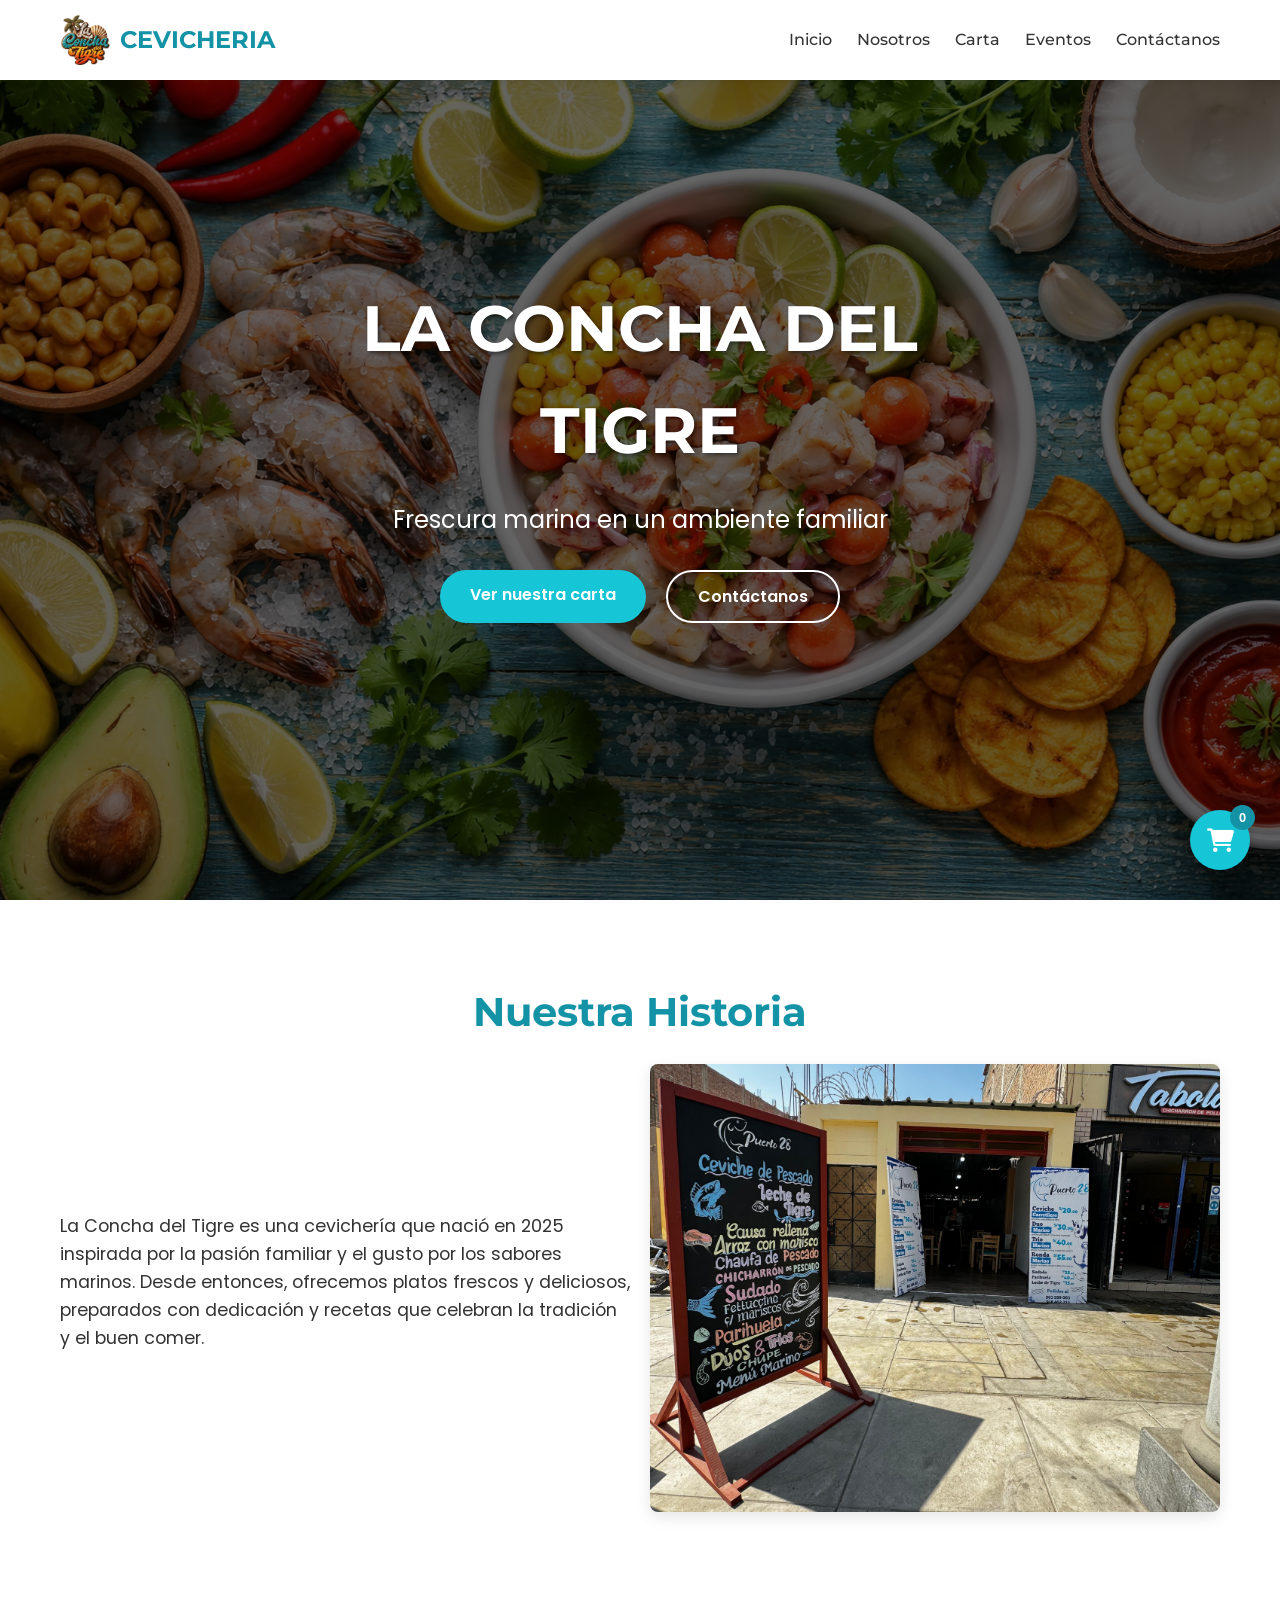
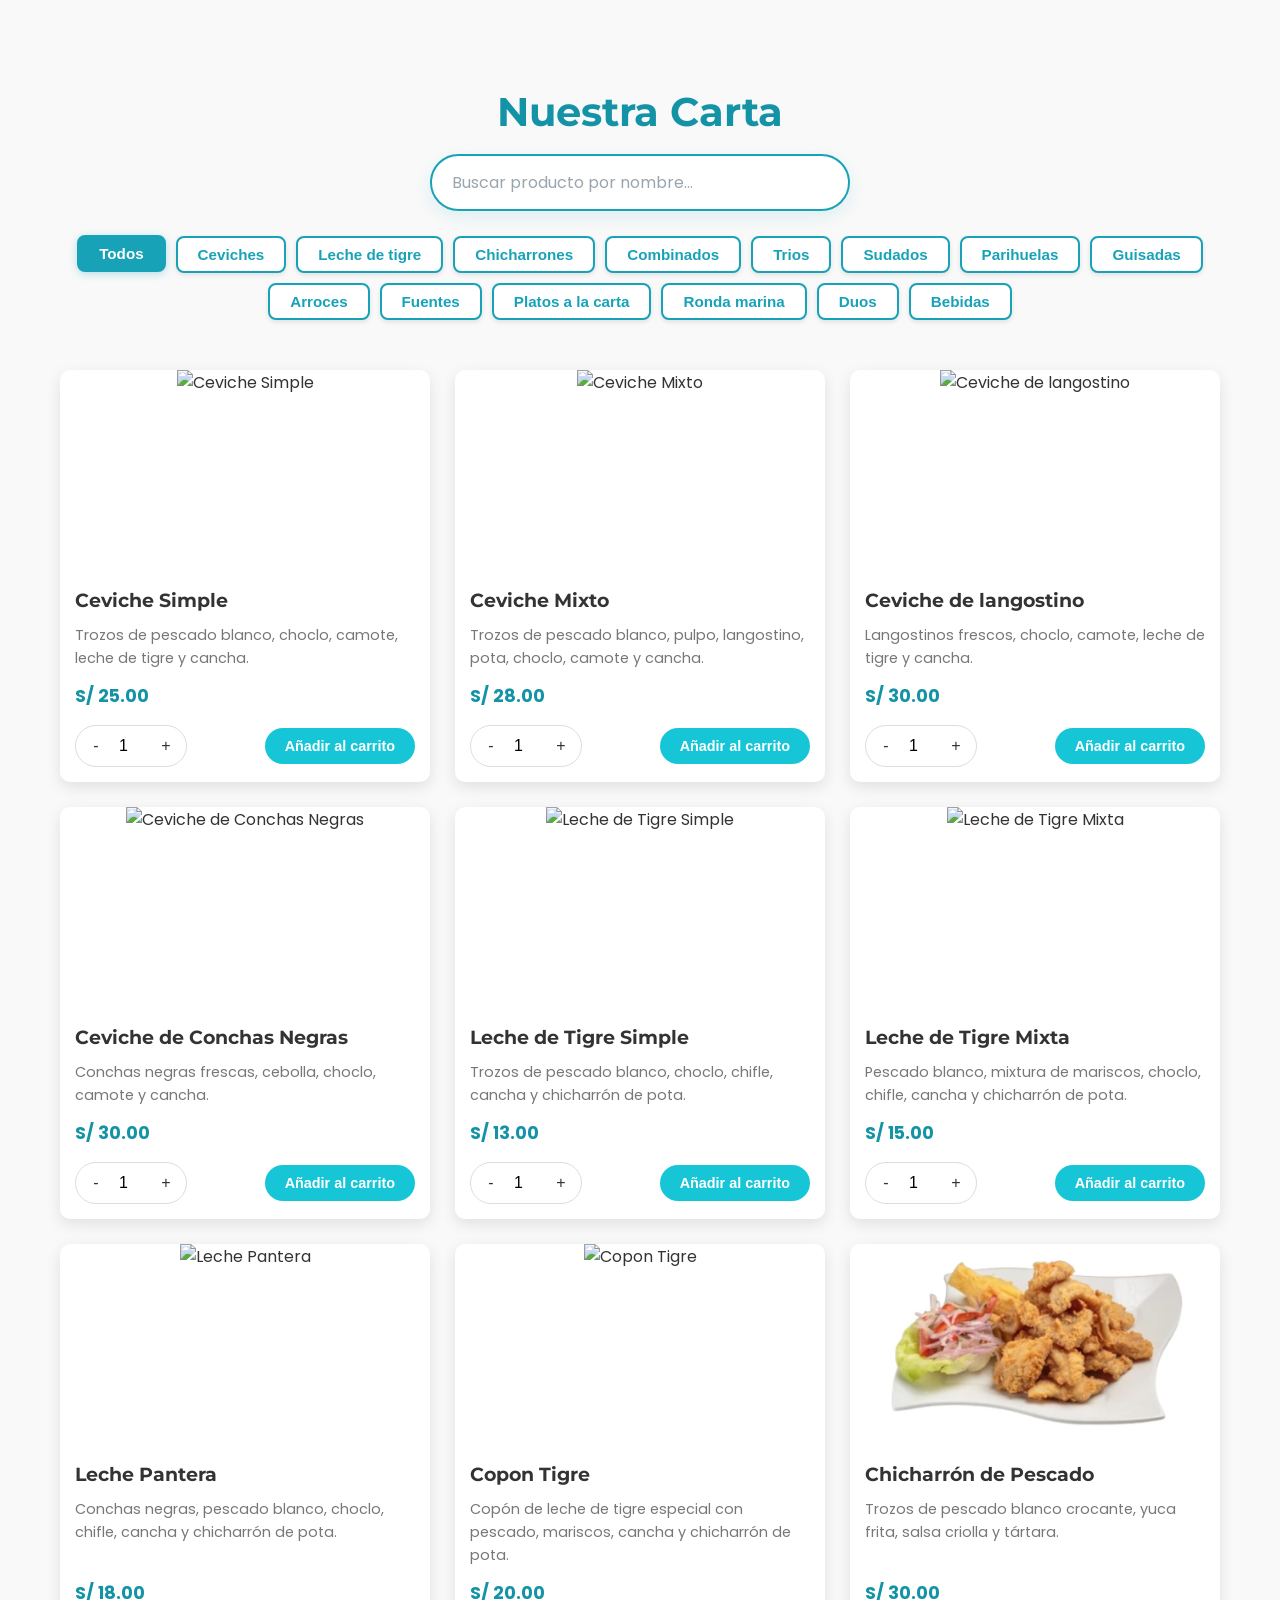
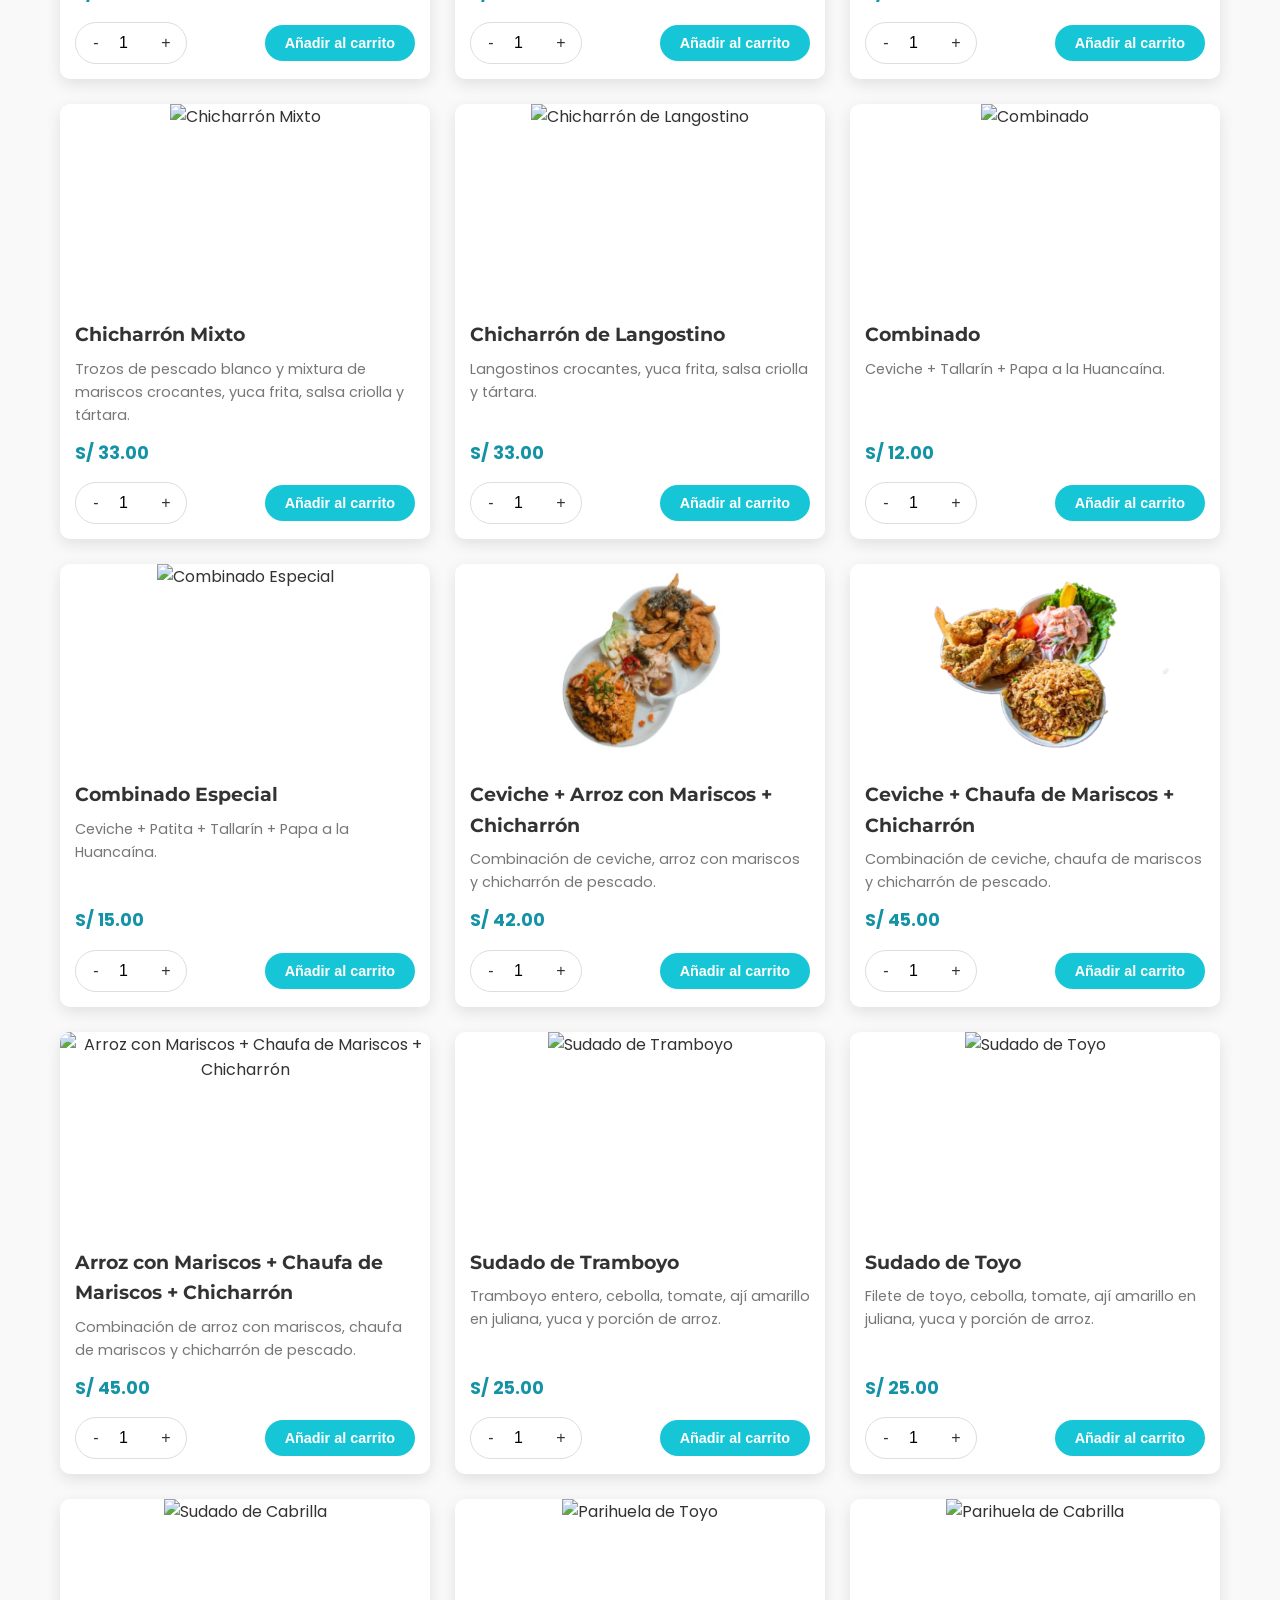
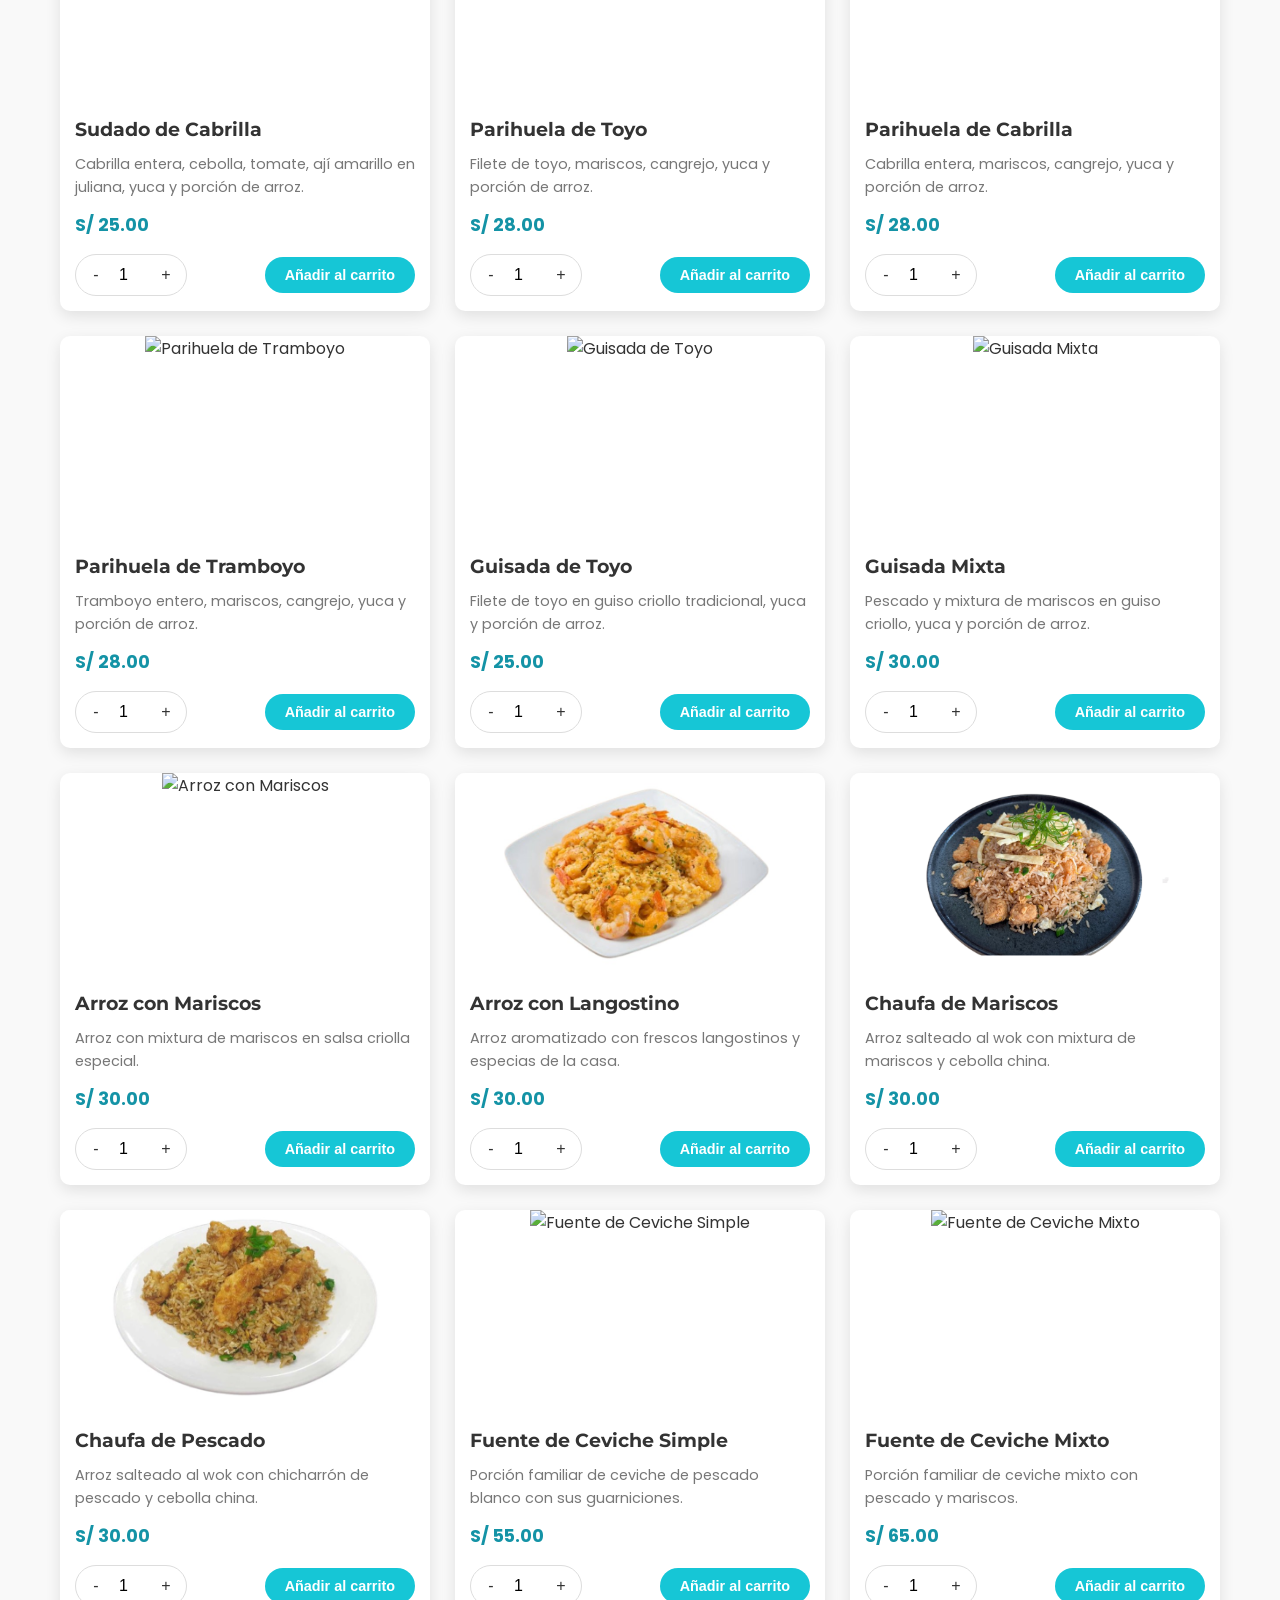
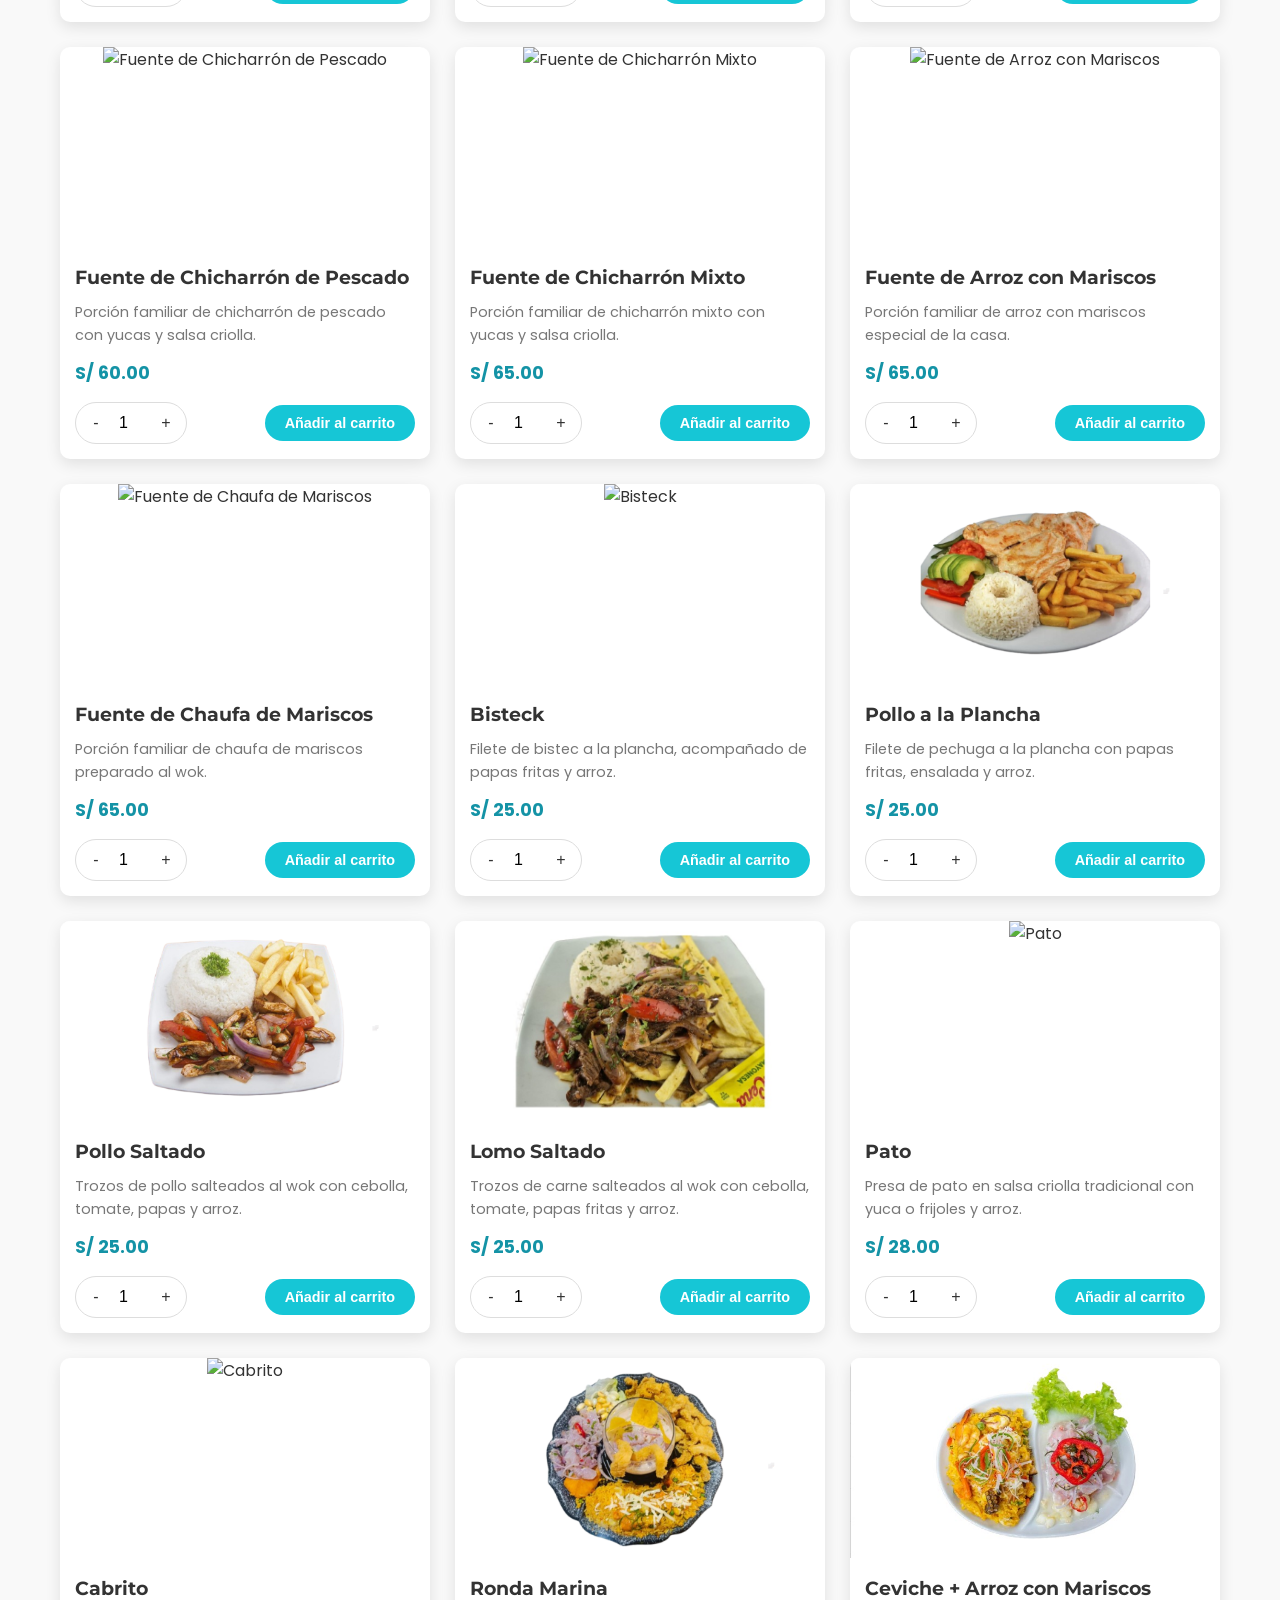
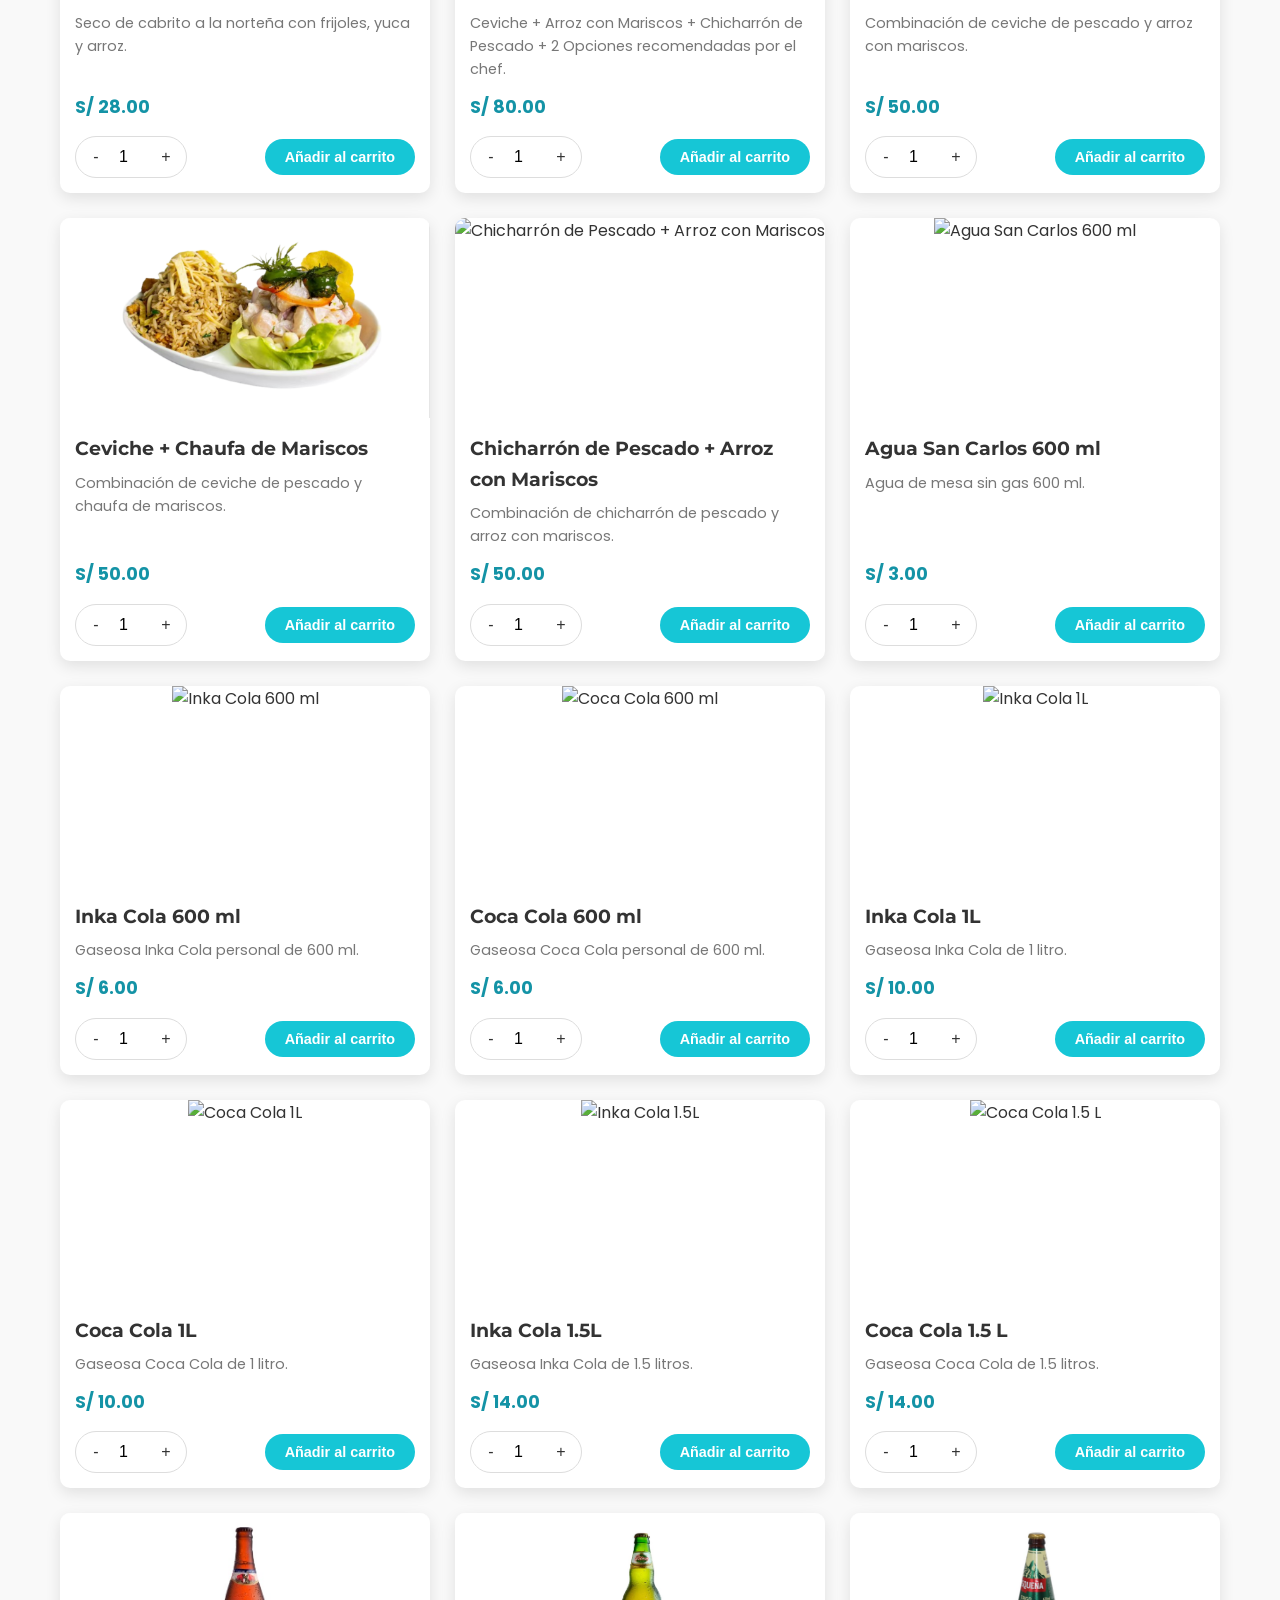
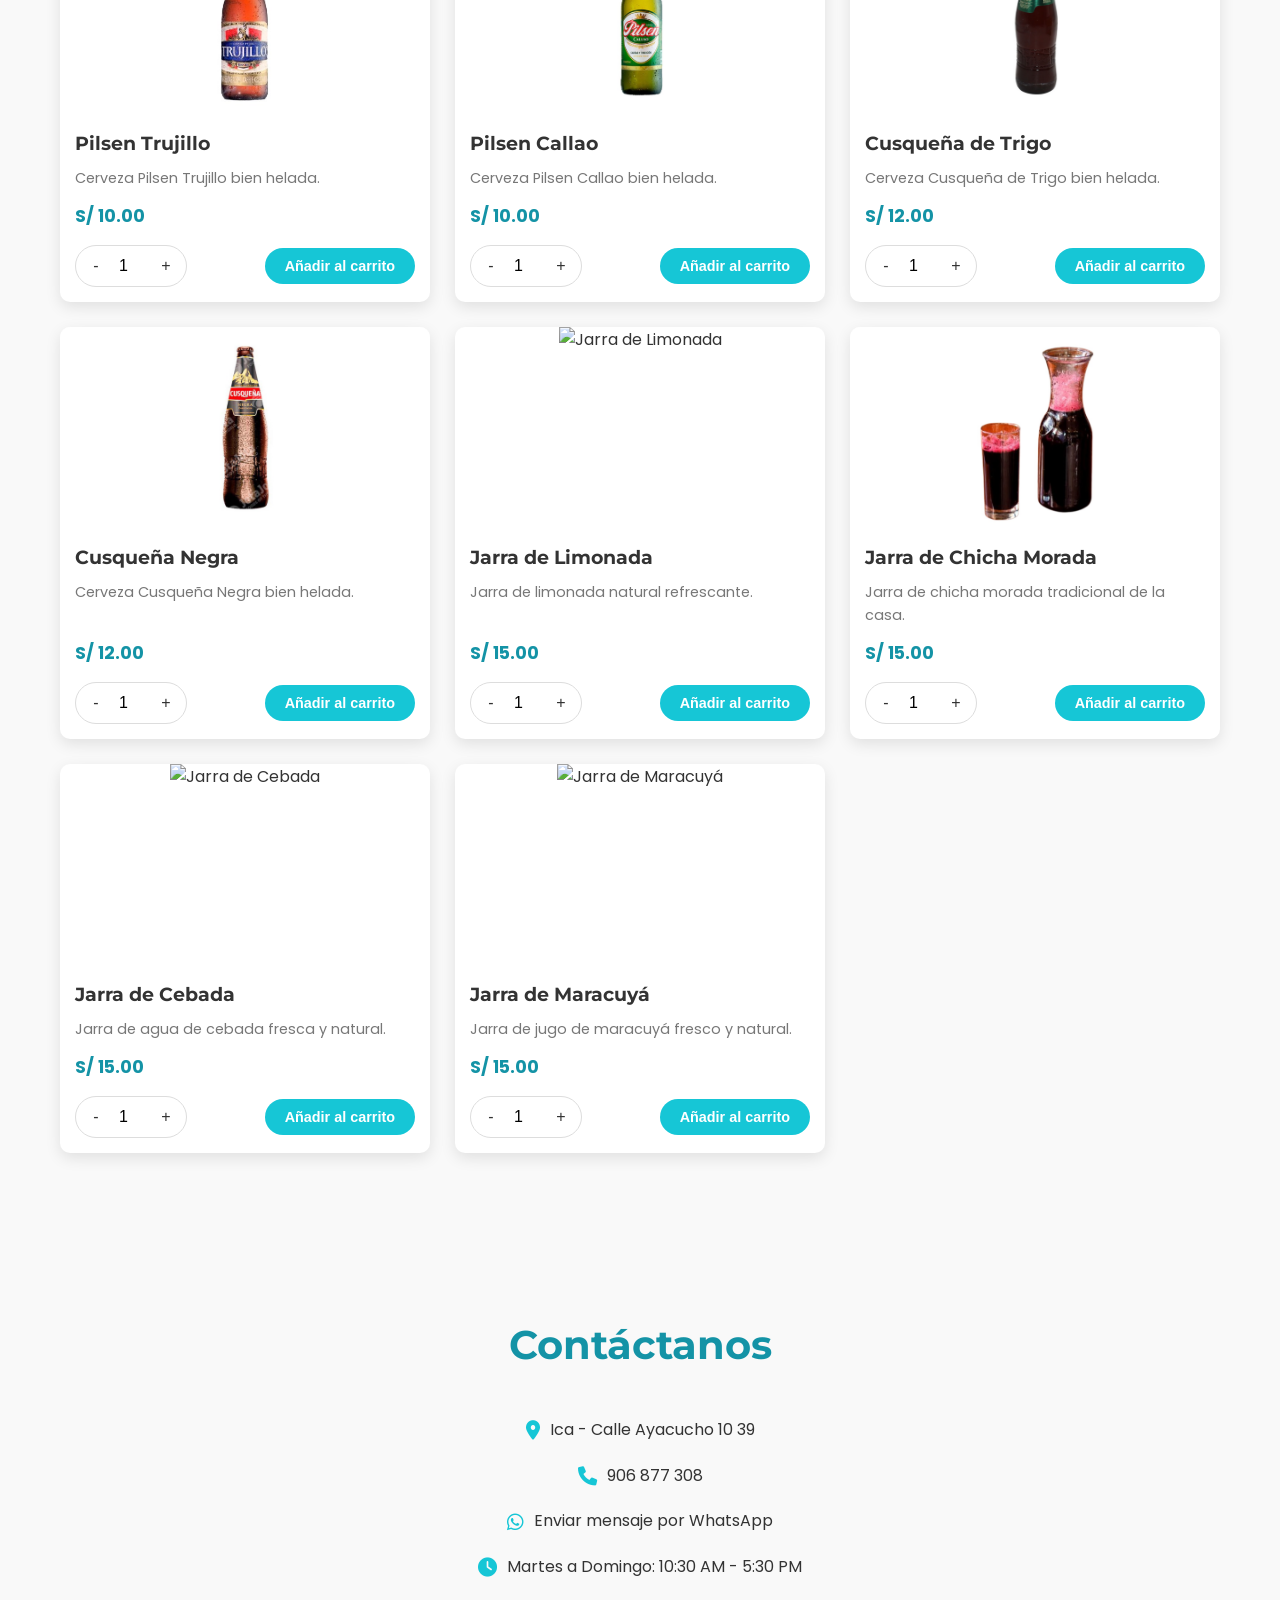
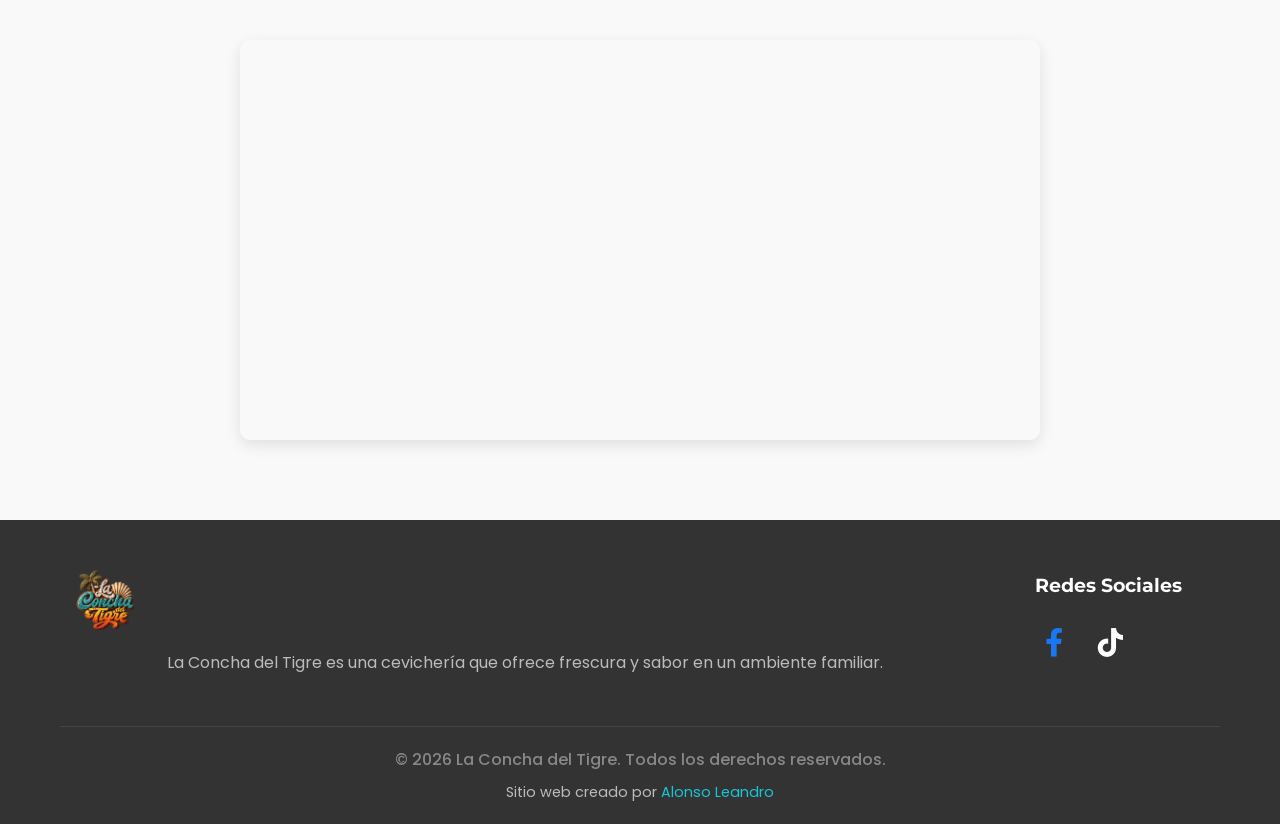
==== commit b1e9714c: "subiendo" ====
--- a/index.html
+++ b/index.html
@@ -62,12 +62,18 @@
                 <div class="menu-filters">
                     <button class="filter-btn active" data-category="all">Todos</button>
                     <button class="filter-btn" data-category="ceviches">Ceviches</button>
+                    <button class="filter-btn" data-category="leche-de-tigre">Leche de tigre</button>
+                    <button class="filter-btn" data-category="chicharrones">Chicharrones</button>
+                    <button class="filter-btn" data-category="combinados">Combinados</button>
+                    <button class="filter-btn" data-category="trios">Trios</button>
+                    <button class="filter-btn" data-category="sudados">Sudados</button>
+                    <button class="filter-btn" data-category="parihuelas">Parihuelas</button>
+                    <button class="filter-btn" data-category="guisadas">Guisadas</button>
                     <button class="filter-btn" data-category="arroces">Arroces</button>
-                    <button class="filter-btn" data-category="calientes">Calientes</button>
+                    <button class="filter-btn" data-category="fuentes">Fuentes</button>
+                    <button class="filter-btn" data-category="platos-a-la-carta">Platos a la carta</button>
+                    <button class="filter-btn" data-category="ronda-marina">Ronda marina</button>
                     <button class="filter-btn" data-category="duos">Duos</button>
-                    <button class="filter-btn" data-category="trios">Trios</button>
-                    <button class="filter-btn" data-category="rondas">Rondas</button>
-                    <button class="filter-btn" data-category="piqueos">Piqueos</button>
                     <button class="filter-btn" data-category="bebidas">Bebidas</button>
                 </div>
             </div>
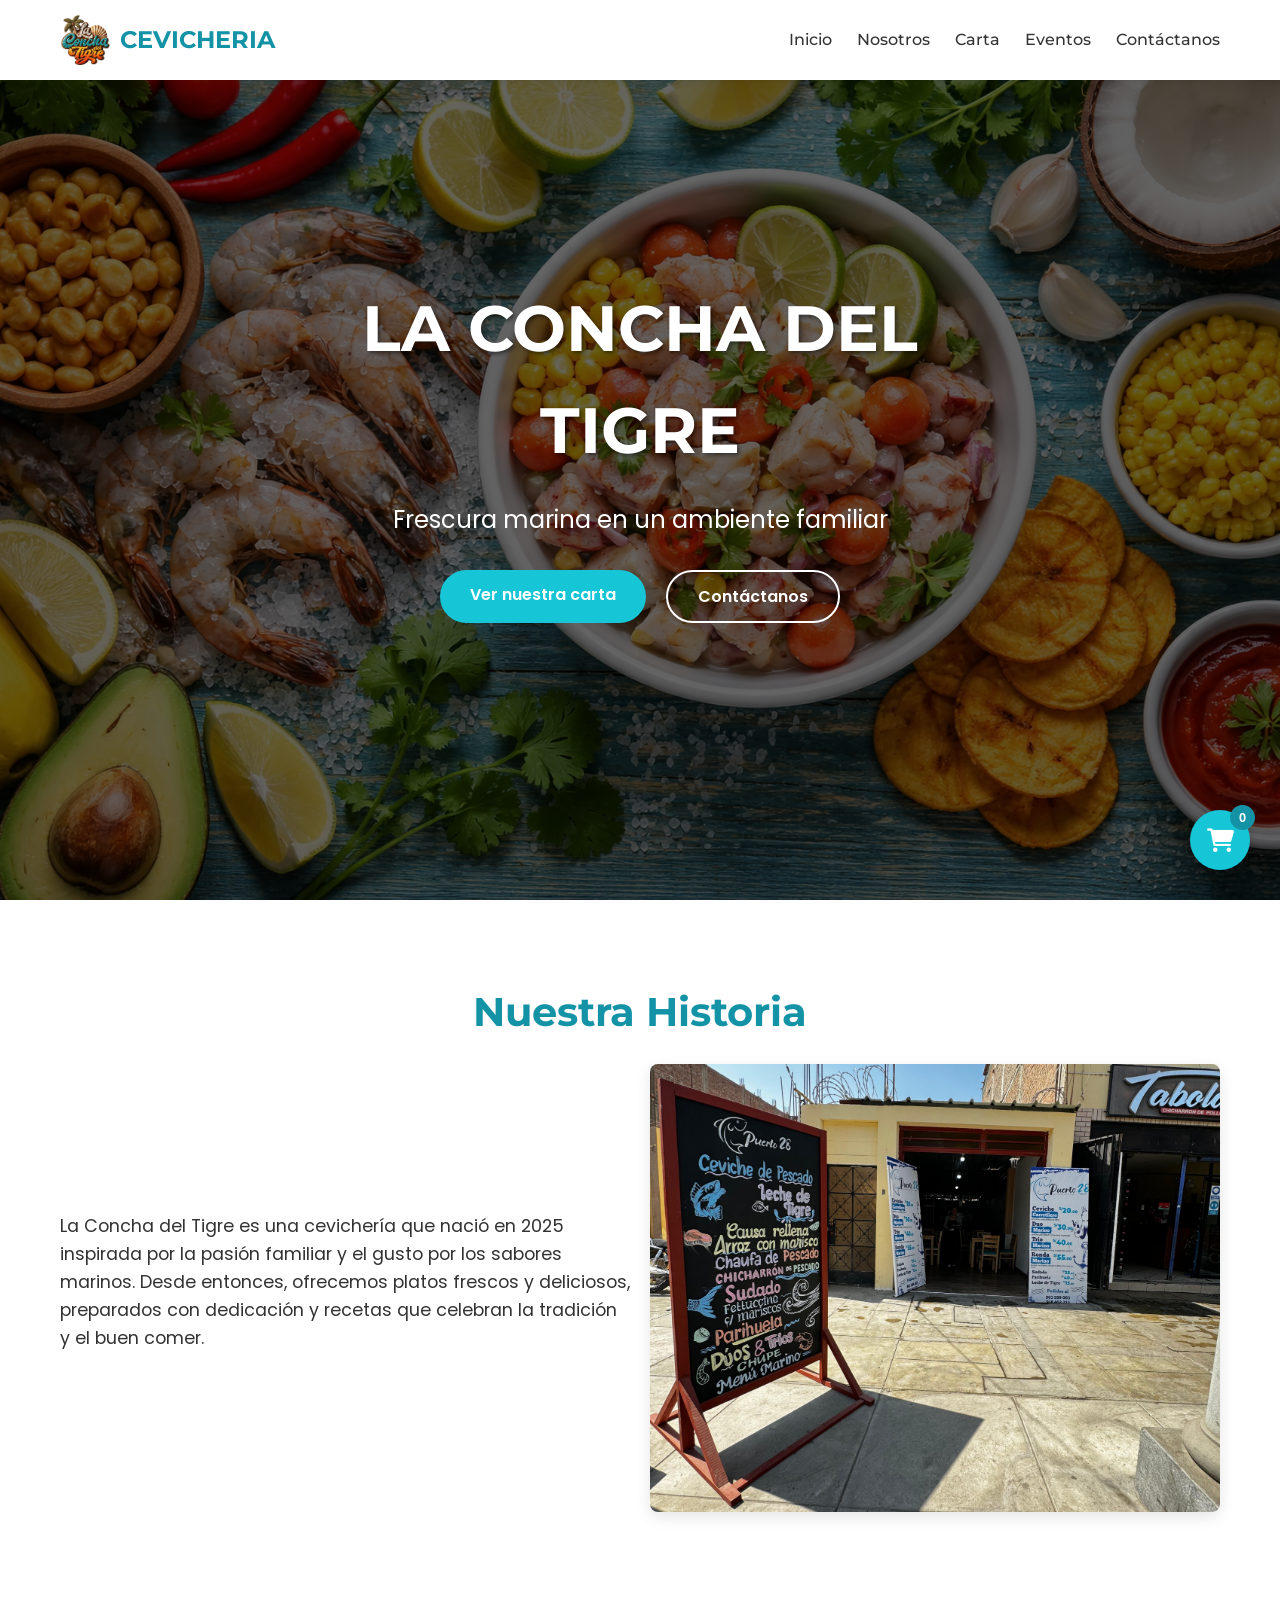
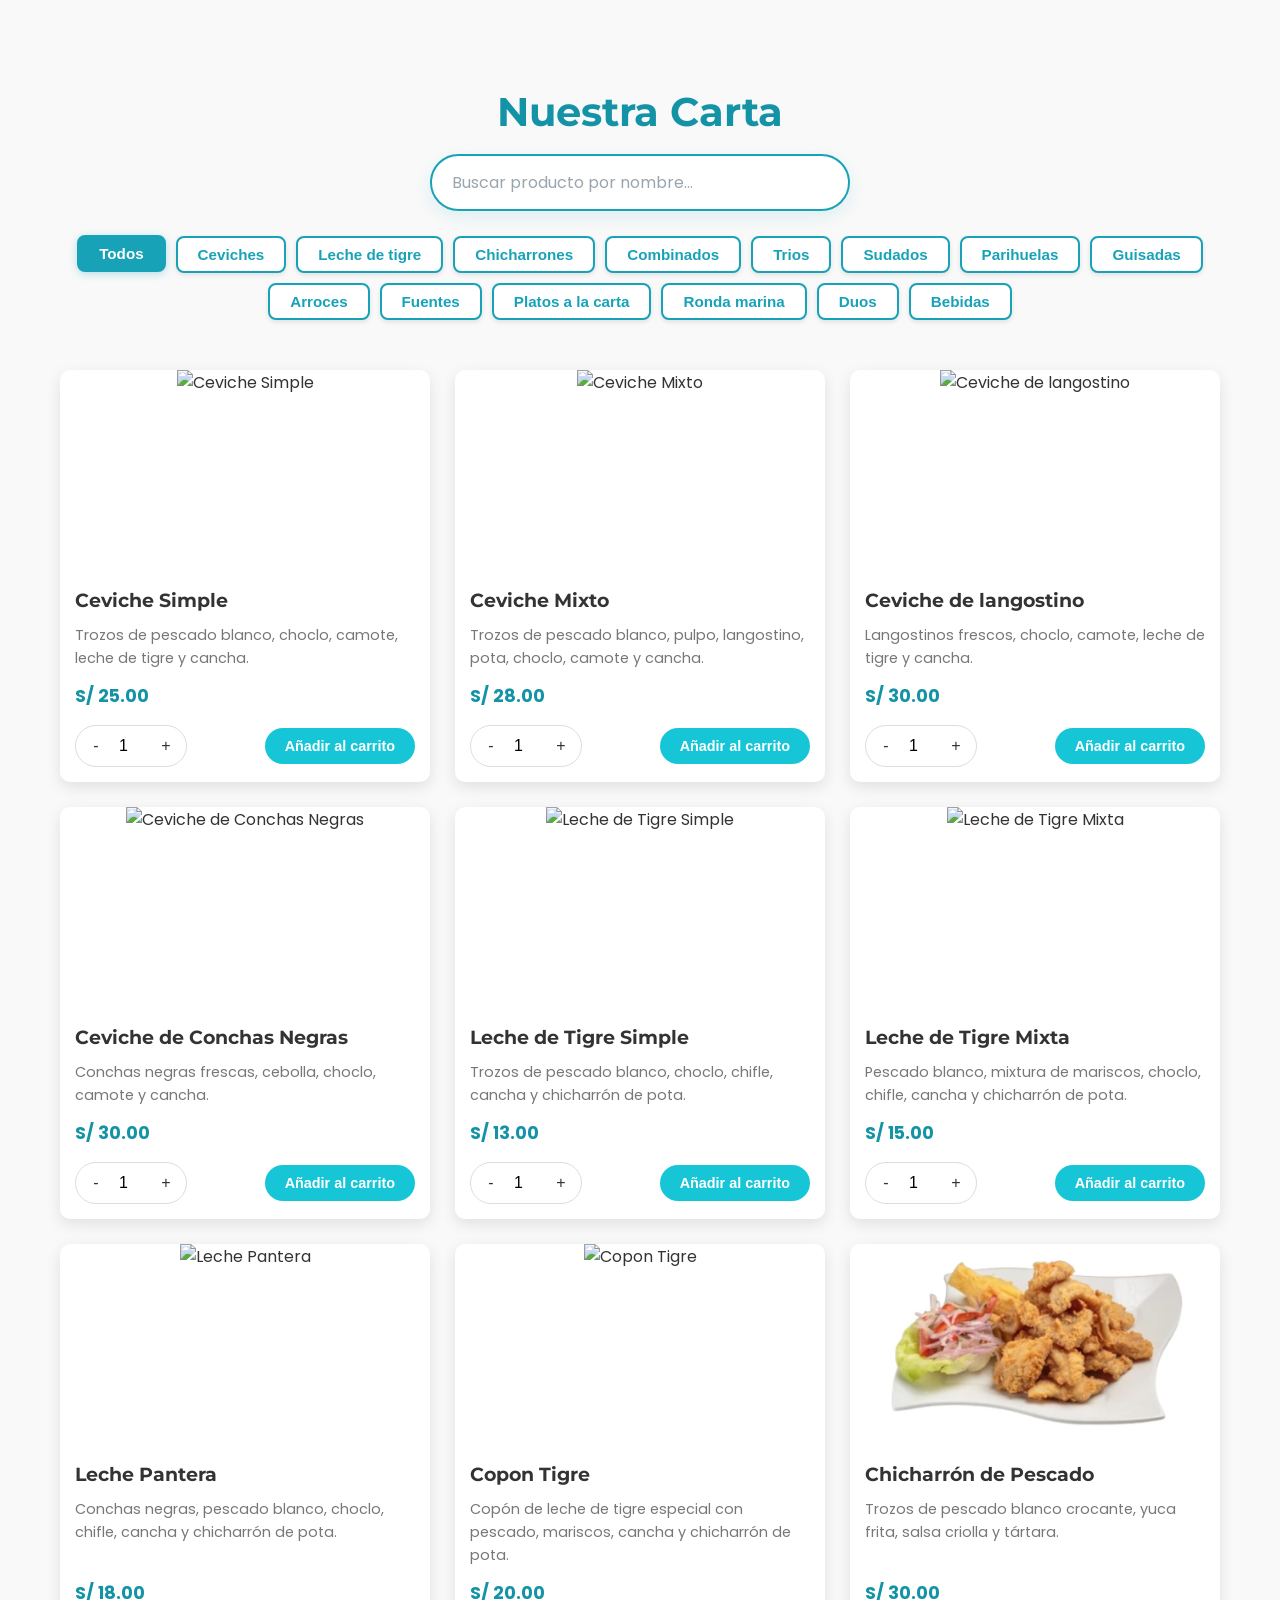
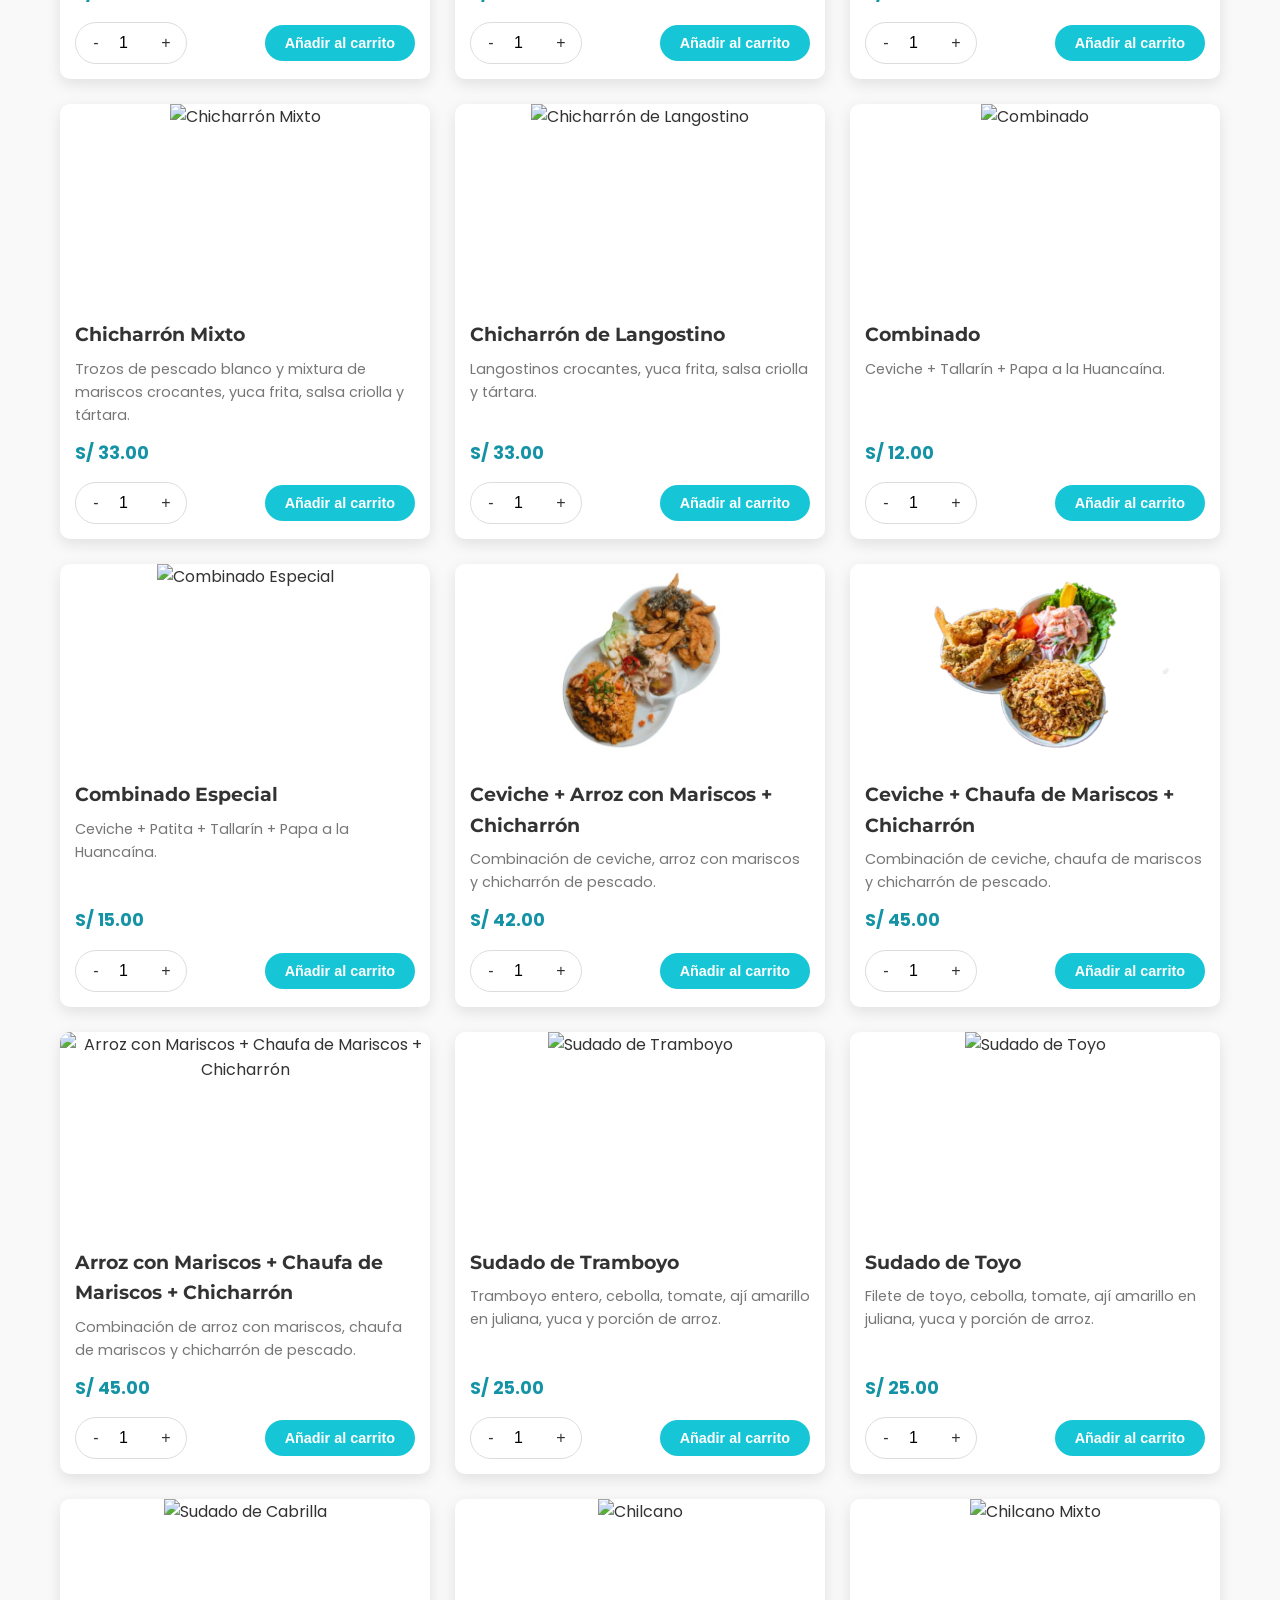
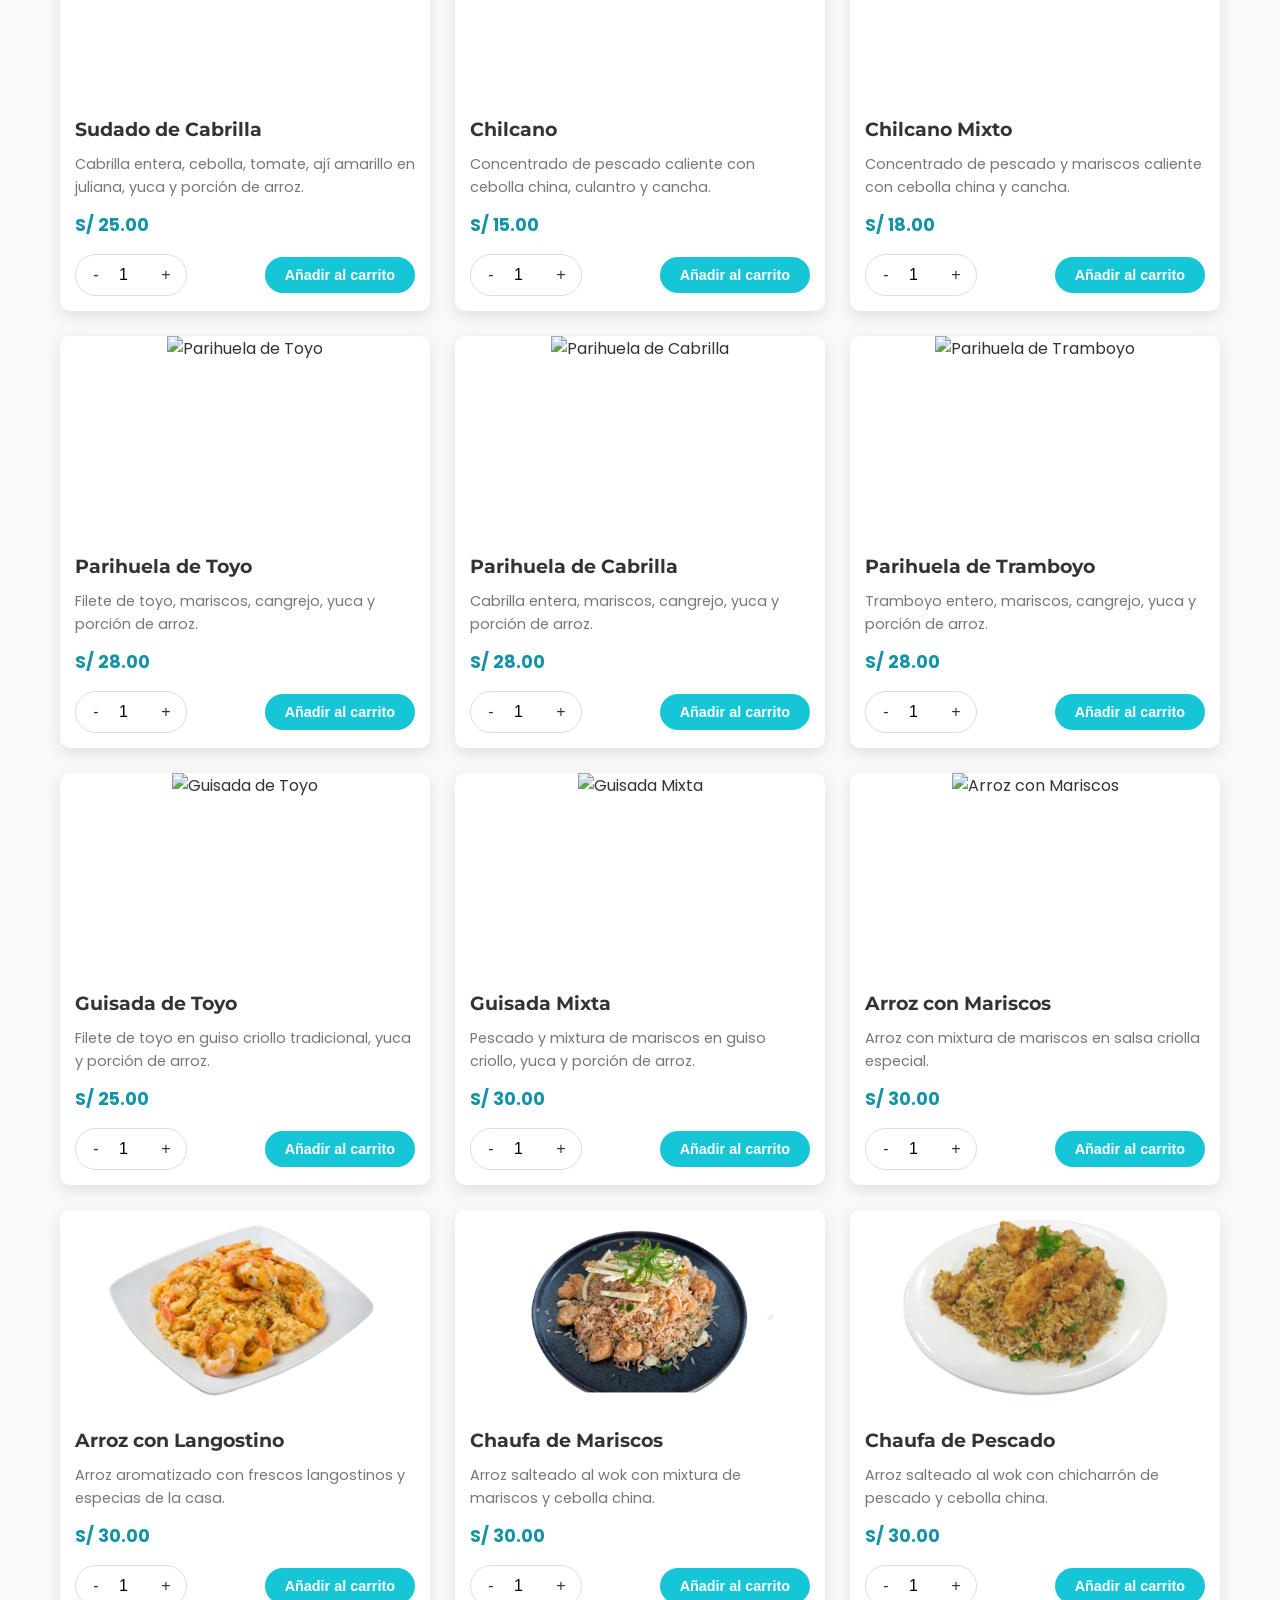
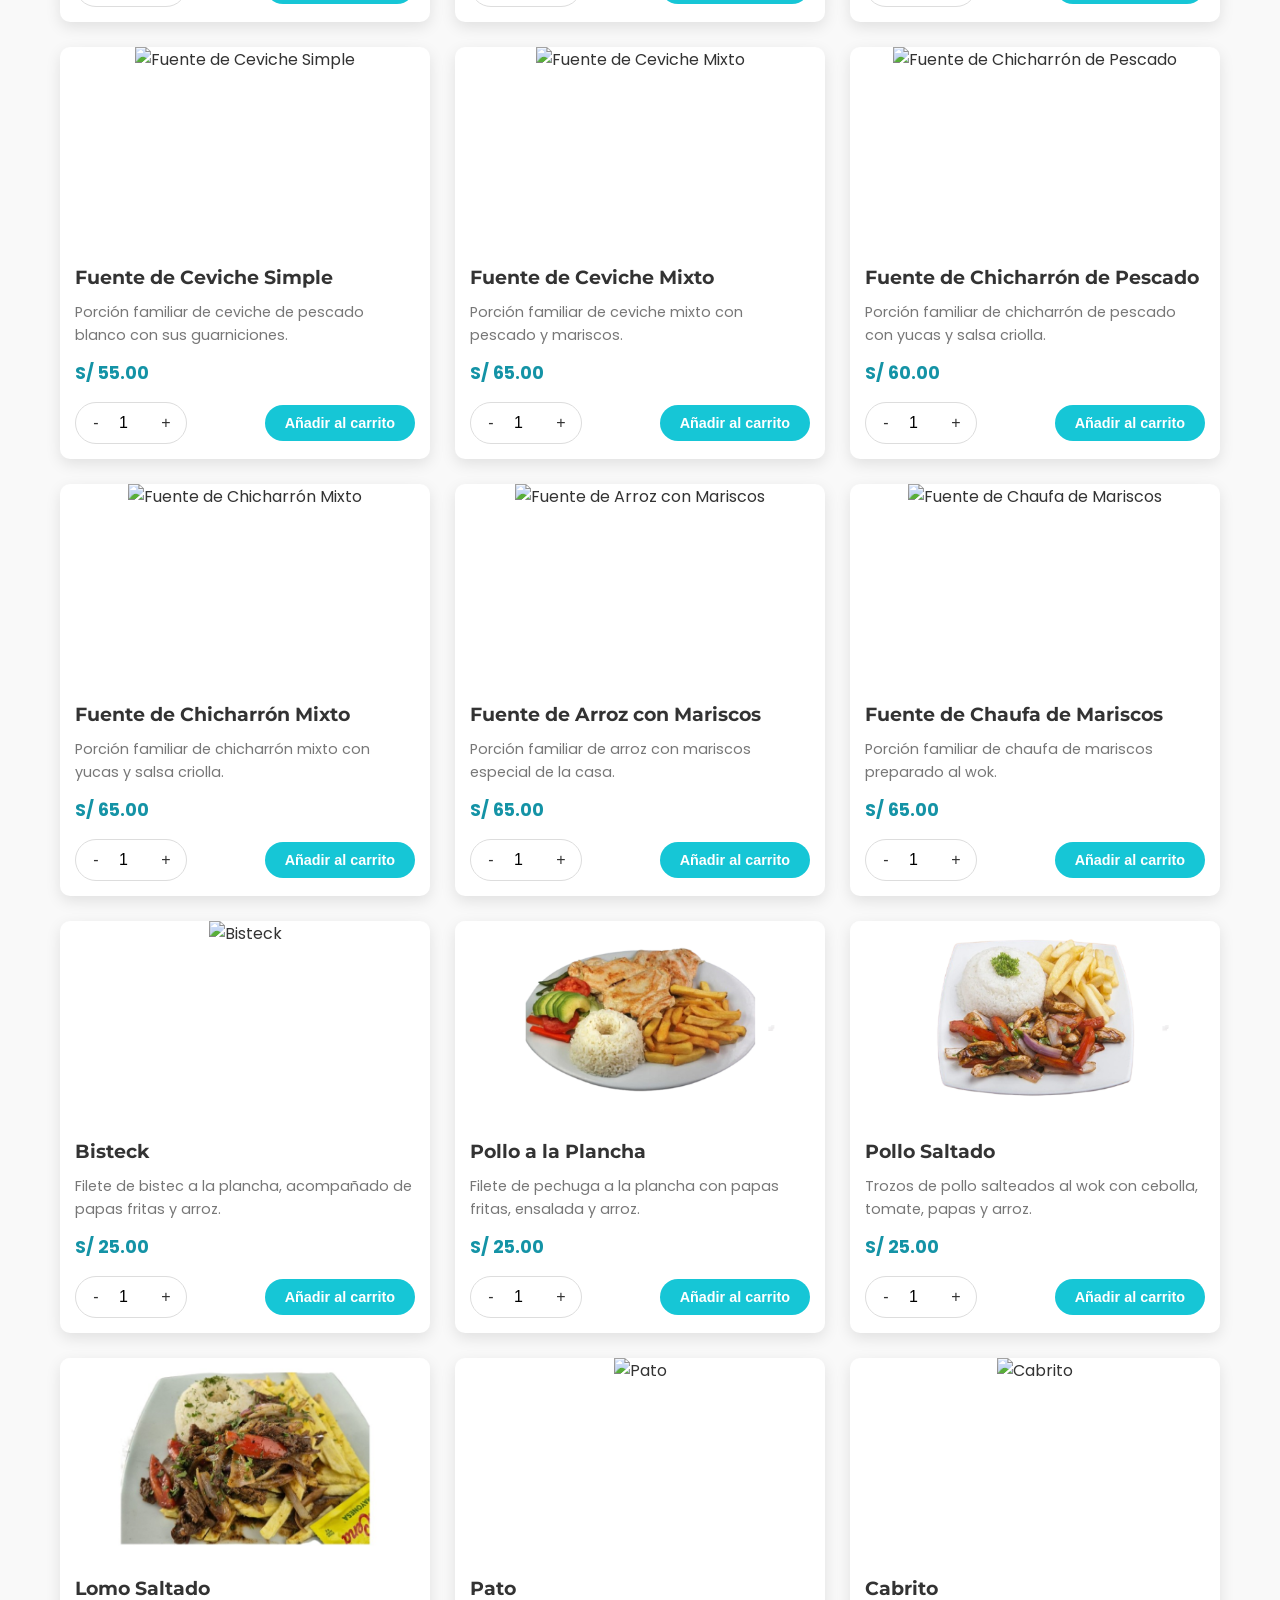
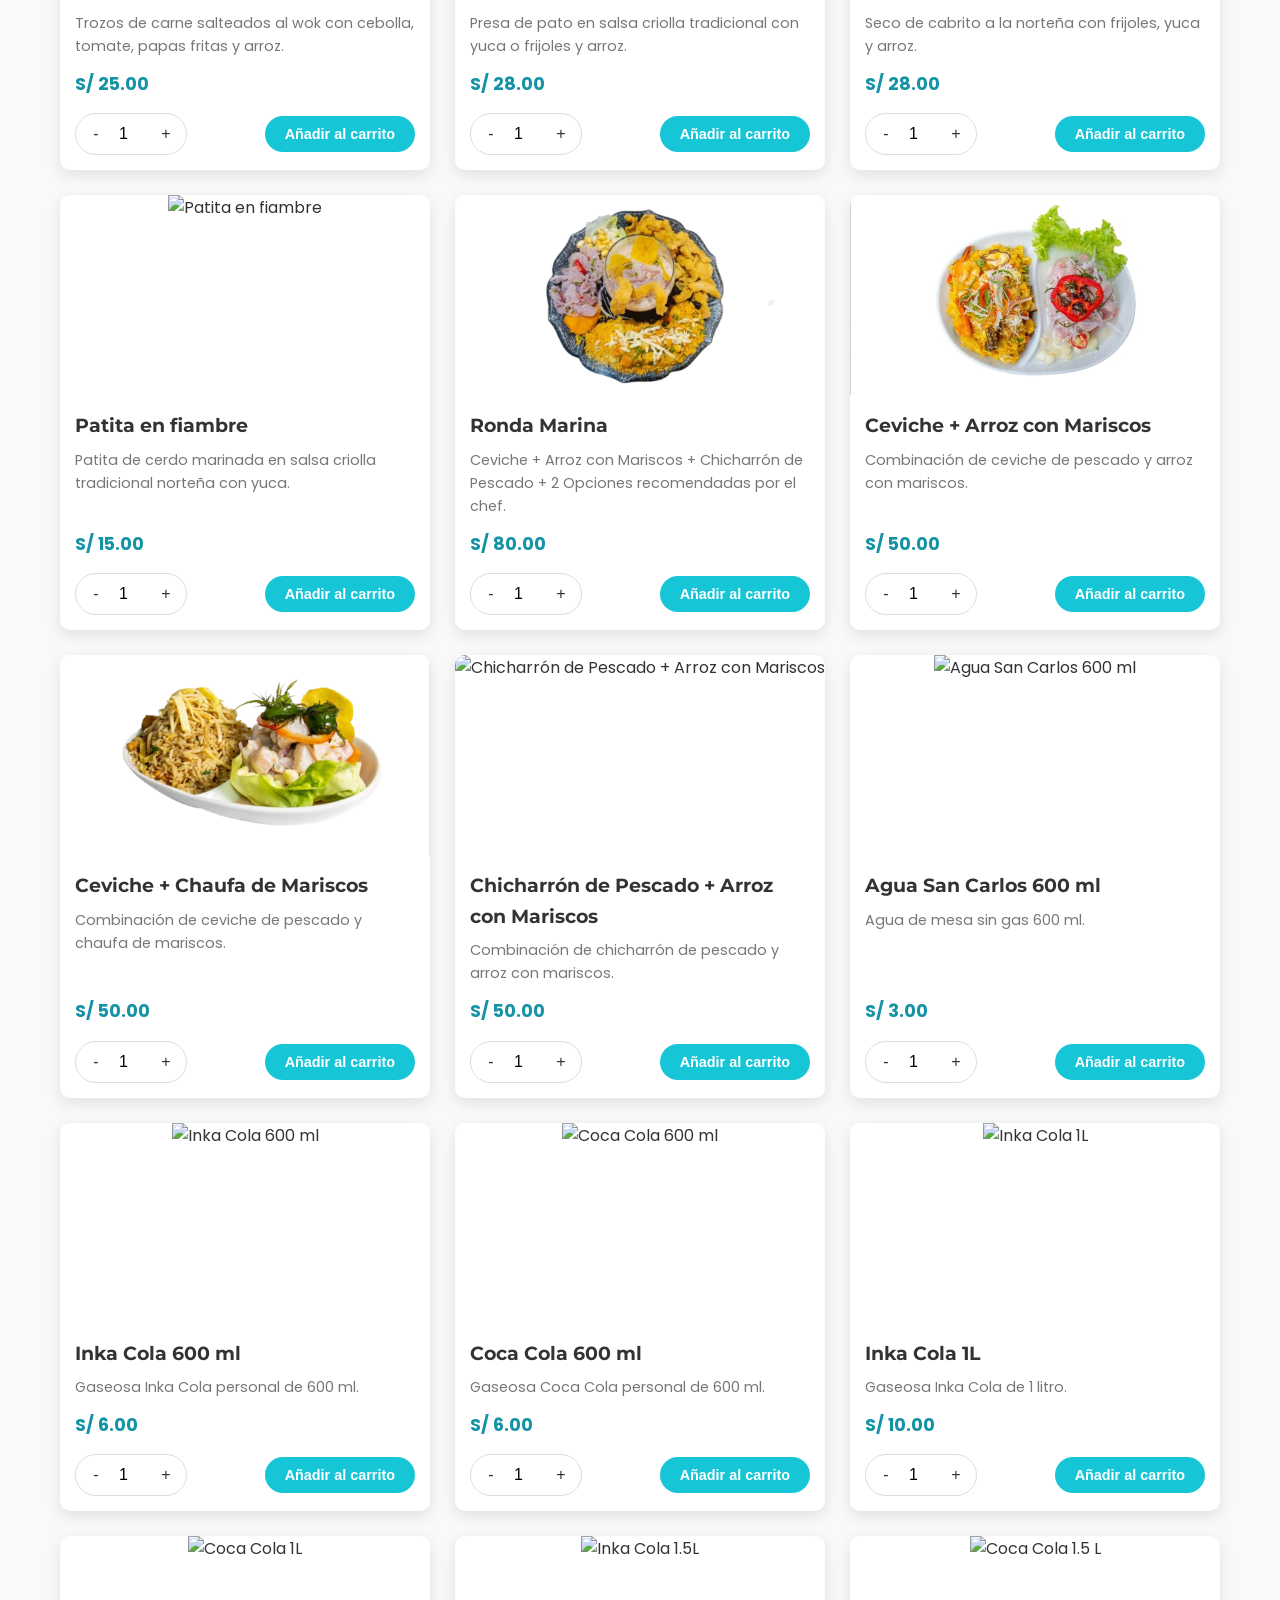
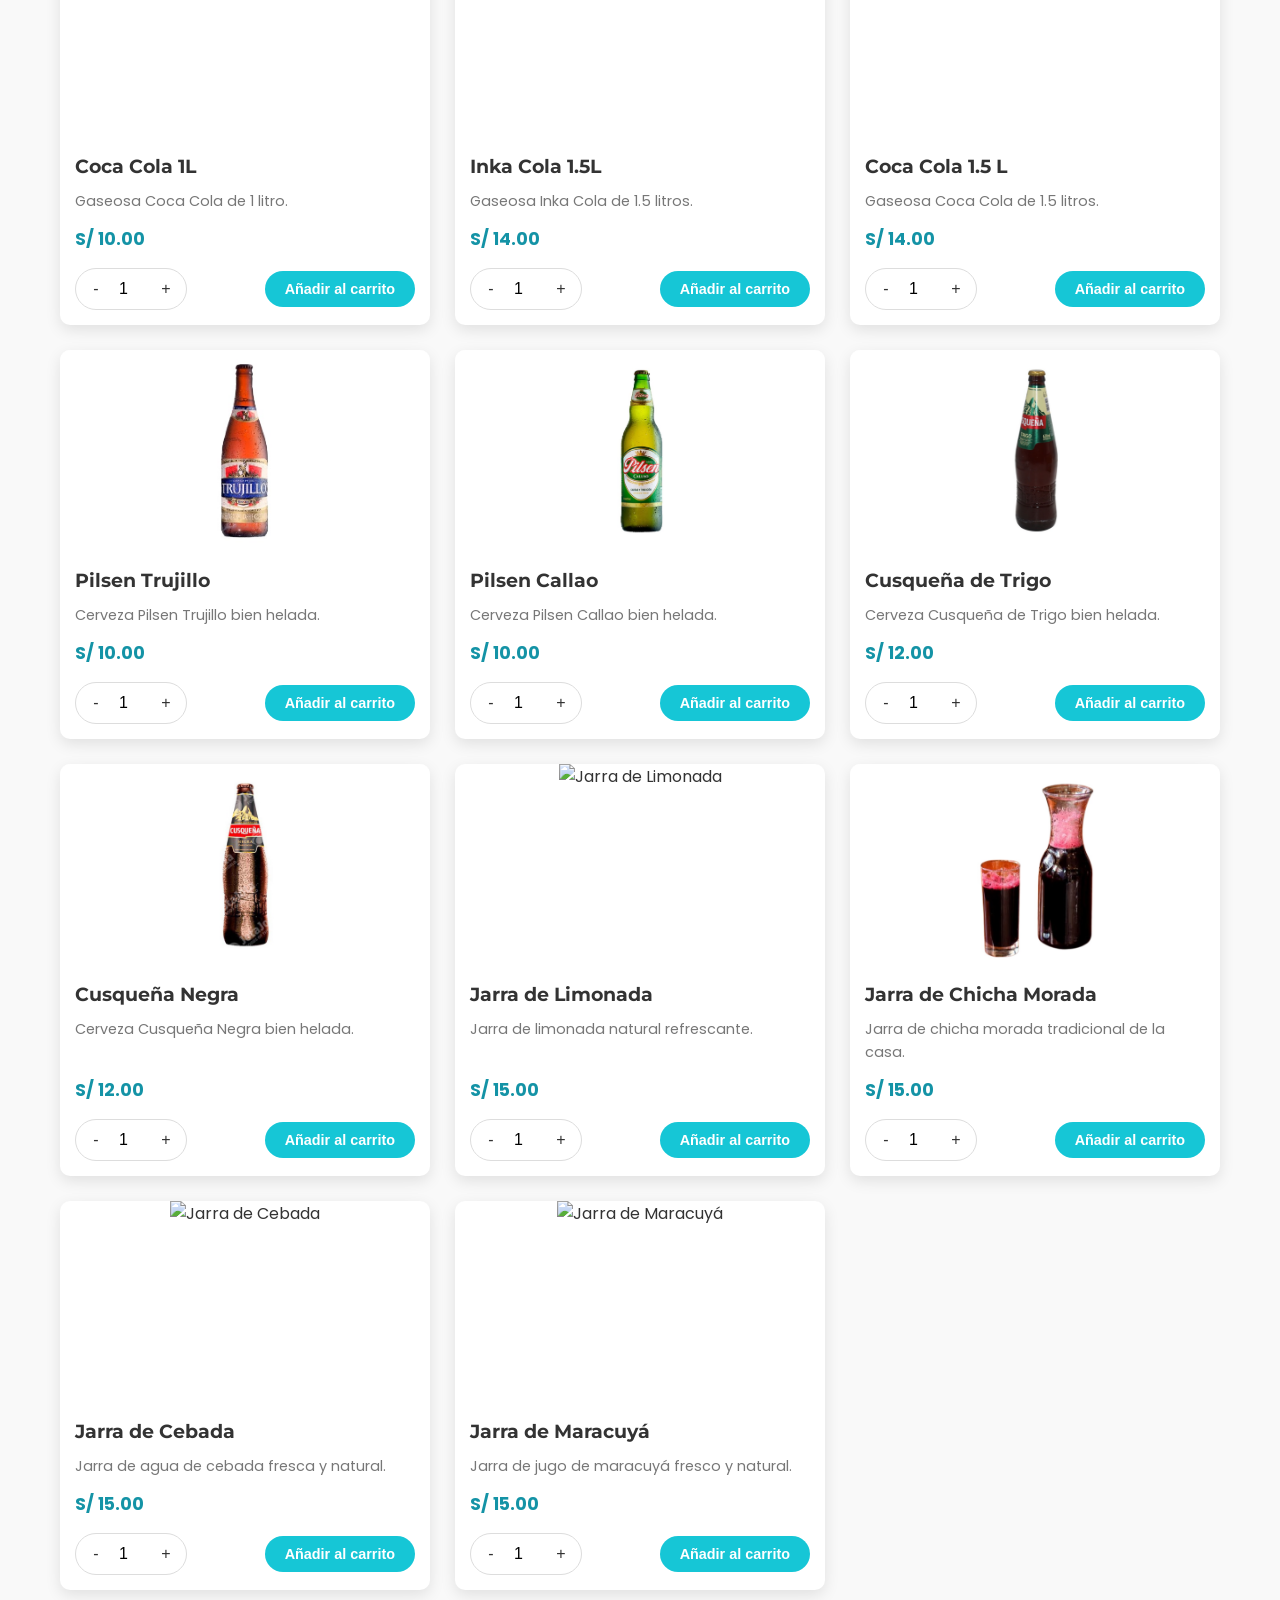
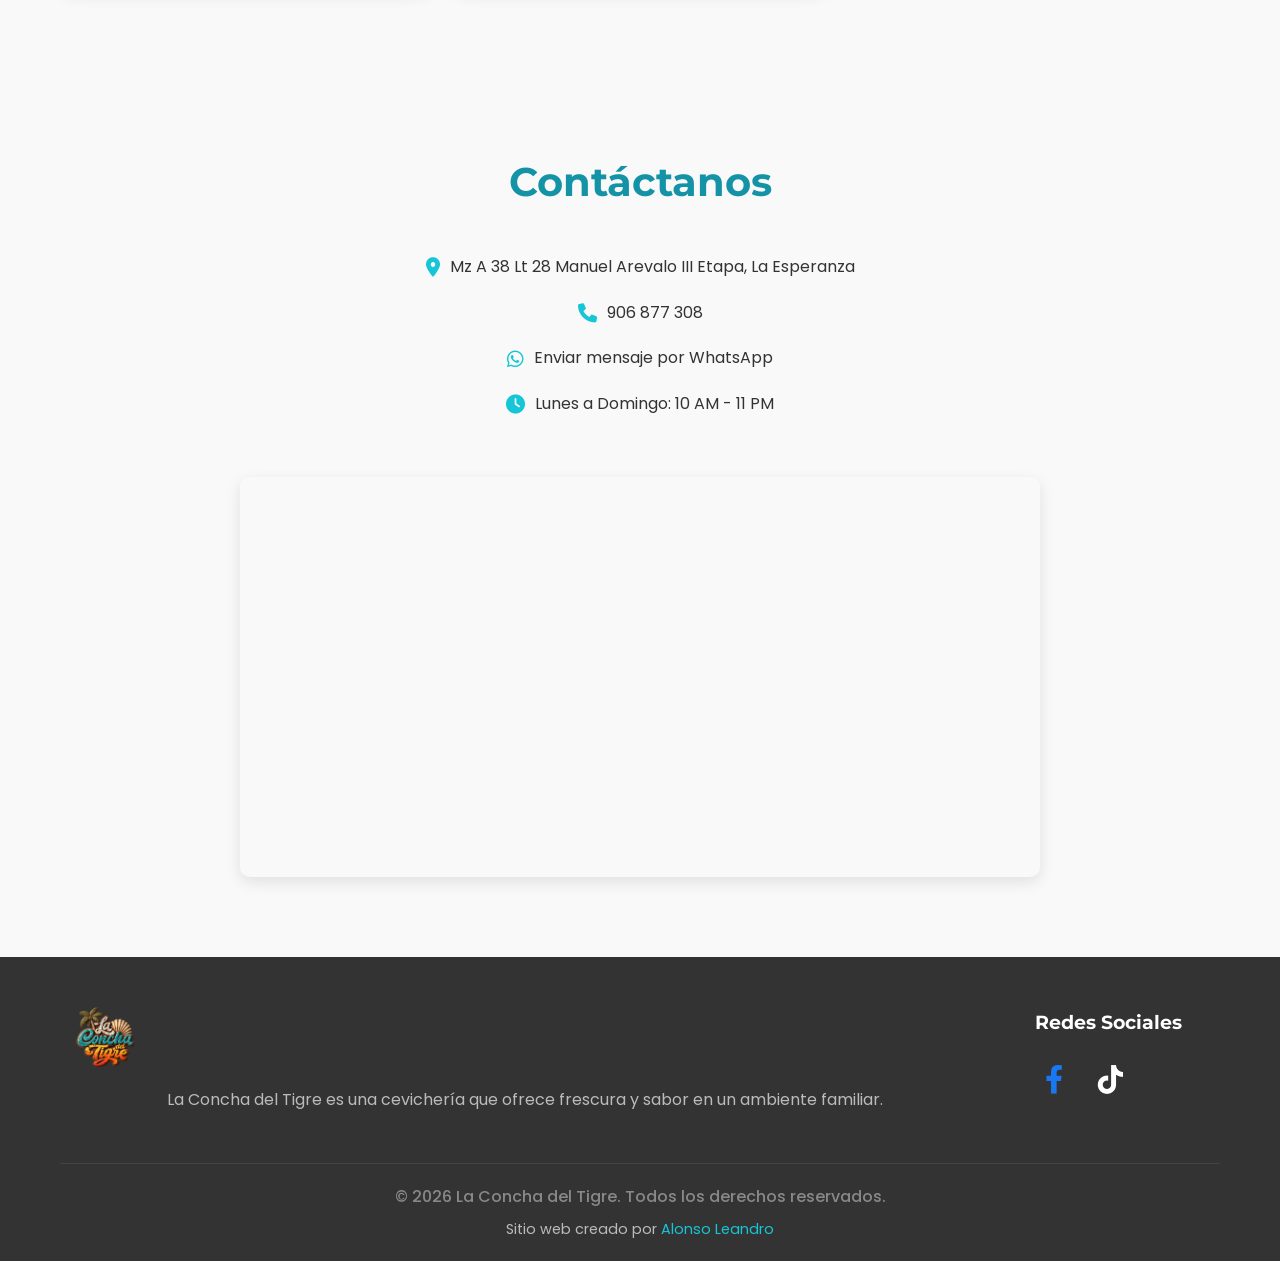
==== commit b983799a: "subiendoooo" ====
--- a/index.html
+++ b/index.html
@@ -92,7 +92,7 @@
                 <div class="contact-info">
                     <div class="info-item">
                         <i class="fas fa-map-marker-alt"></i>
-                        <p>Ica - Calle Ayacucho 10 39</p>
+                        <p>Mz A 38 Lt 28 Manuel Arevalo III Etapa, La Esperanza</p>
                     </div>
                     <div class="info-item">
                         <i class="fas fa-phone"></i>
@@ -106,11 +106,11 @@
                     </div>
                     <div class="info-item">
                         <i class="fas fa-clock"></i>
-                        <p>Martes a Domingo: 10:30 AM - 5:30 PM</p>
+                        <p>Lunes a Domingo: 10 AM - 11 PM</p>
                     </div>
                 </div>
                 <div class="contact-map">
-                    <iframe src="https://www.google.com/maps/embed?pb=!1m18!1m12!1m3!1d495337.68643104035!2d-76.27461054873677!3d-14.087465821903283!2m3!1f0!2f0!3f0!3m2!1i1024!2i768!4f13.1!3m3!1m2!1s0x9110e3c1ff965059%3A0x6c9a26bd328e4d23!2sPUERTO%2028%20ICA!5e0!3m2!1ses-419!2spe!4v1768523998893!5m2!1ses-419!2spe" allowfullscreen="" loading="lazy" referrerpolicy="no-referrer-when-downgrade"></iframe>
+                    <iframe src="https://www.google.com/maps/embed?pb=!1m18!1m12!1m3!1d2634.865890479885!2d-79.07144405562376!3d-8.069400247534862!2m3!1f0!2f0!3f0!3m2!1i1024!2i768!4f13.1!3m3!1m2!1s0x91ad3fe5ce083765%3A0xc00849eb285d6896!2sLA%20CONCHA%20DEL%20TIGRE!5e0!3m2!1ses-419!2spe!4v1790738427361!5m2!1ses-419!2spe" allowfullscreen="" loading="lazy" referrerpolicy="no-referrer-when-downgrade"></iframe>
                 </div>
             </div>
         </div>
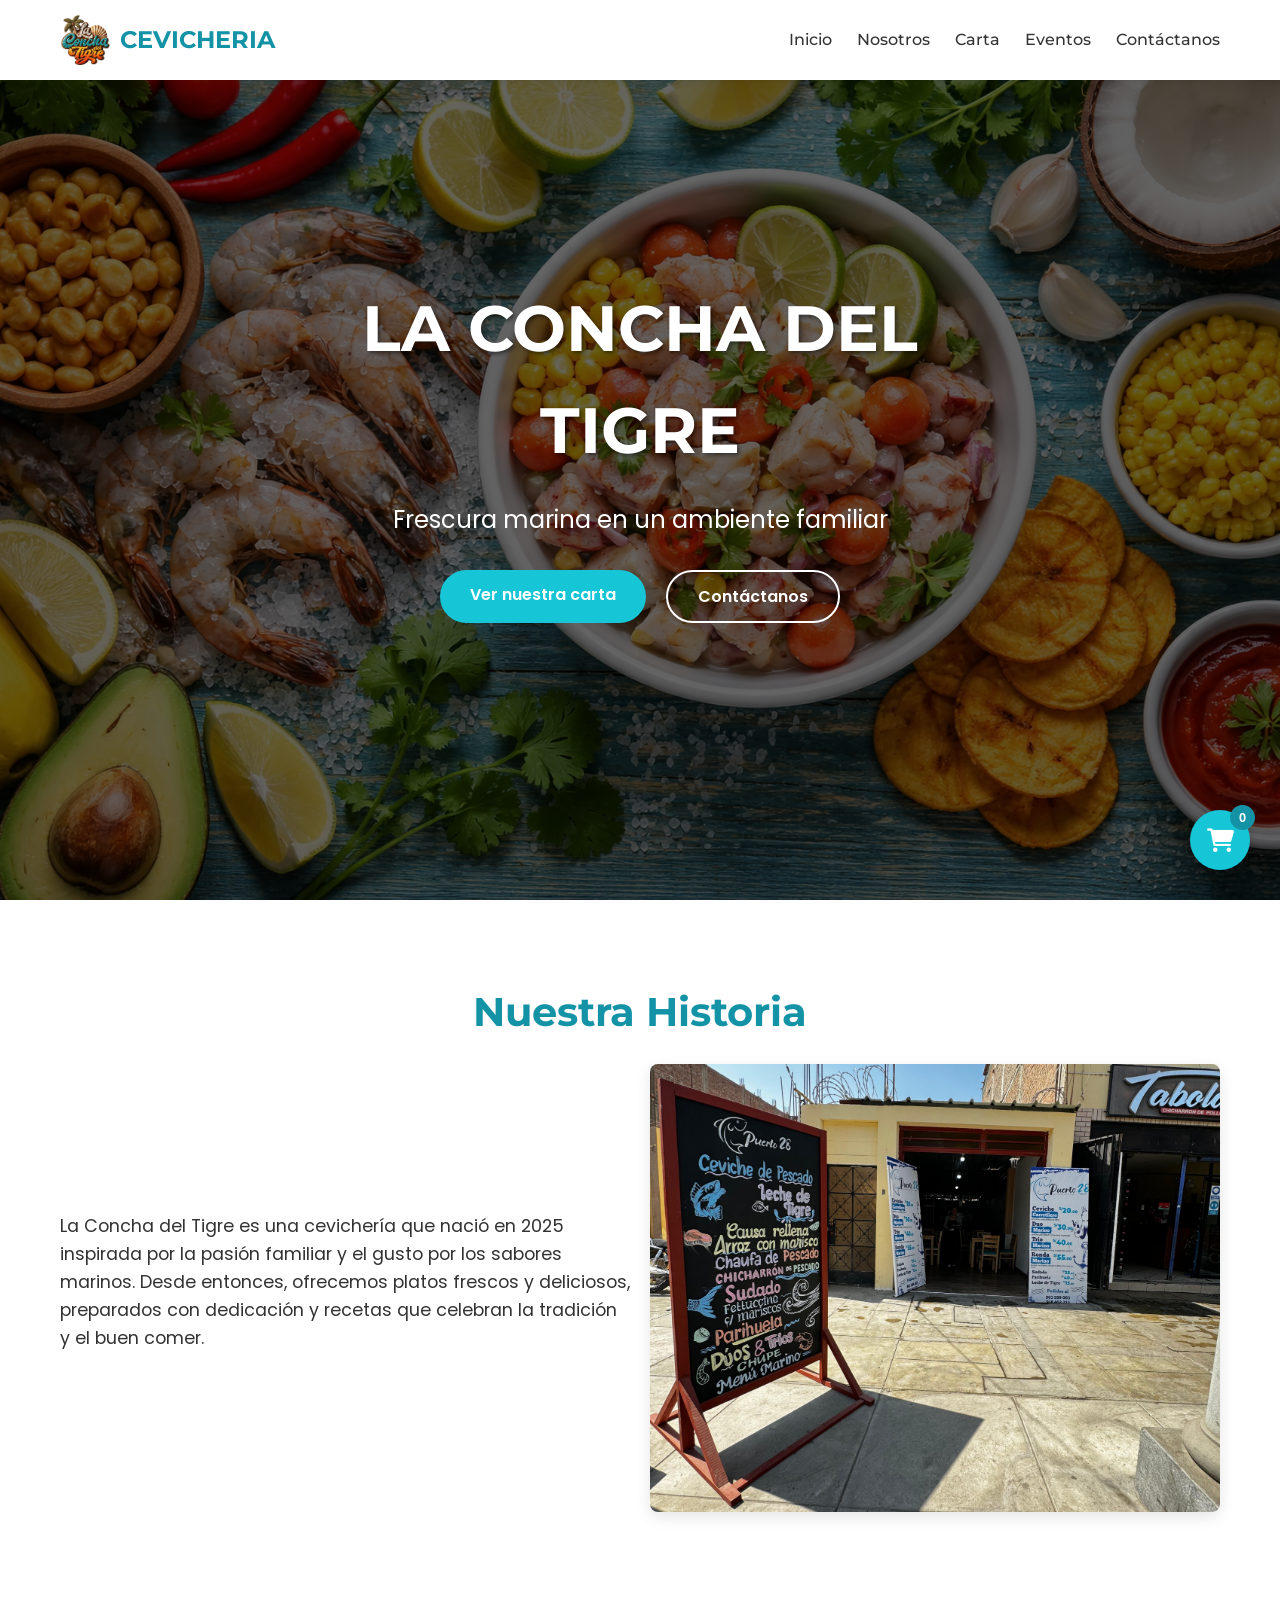
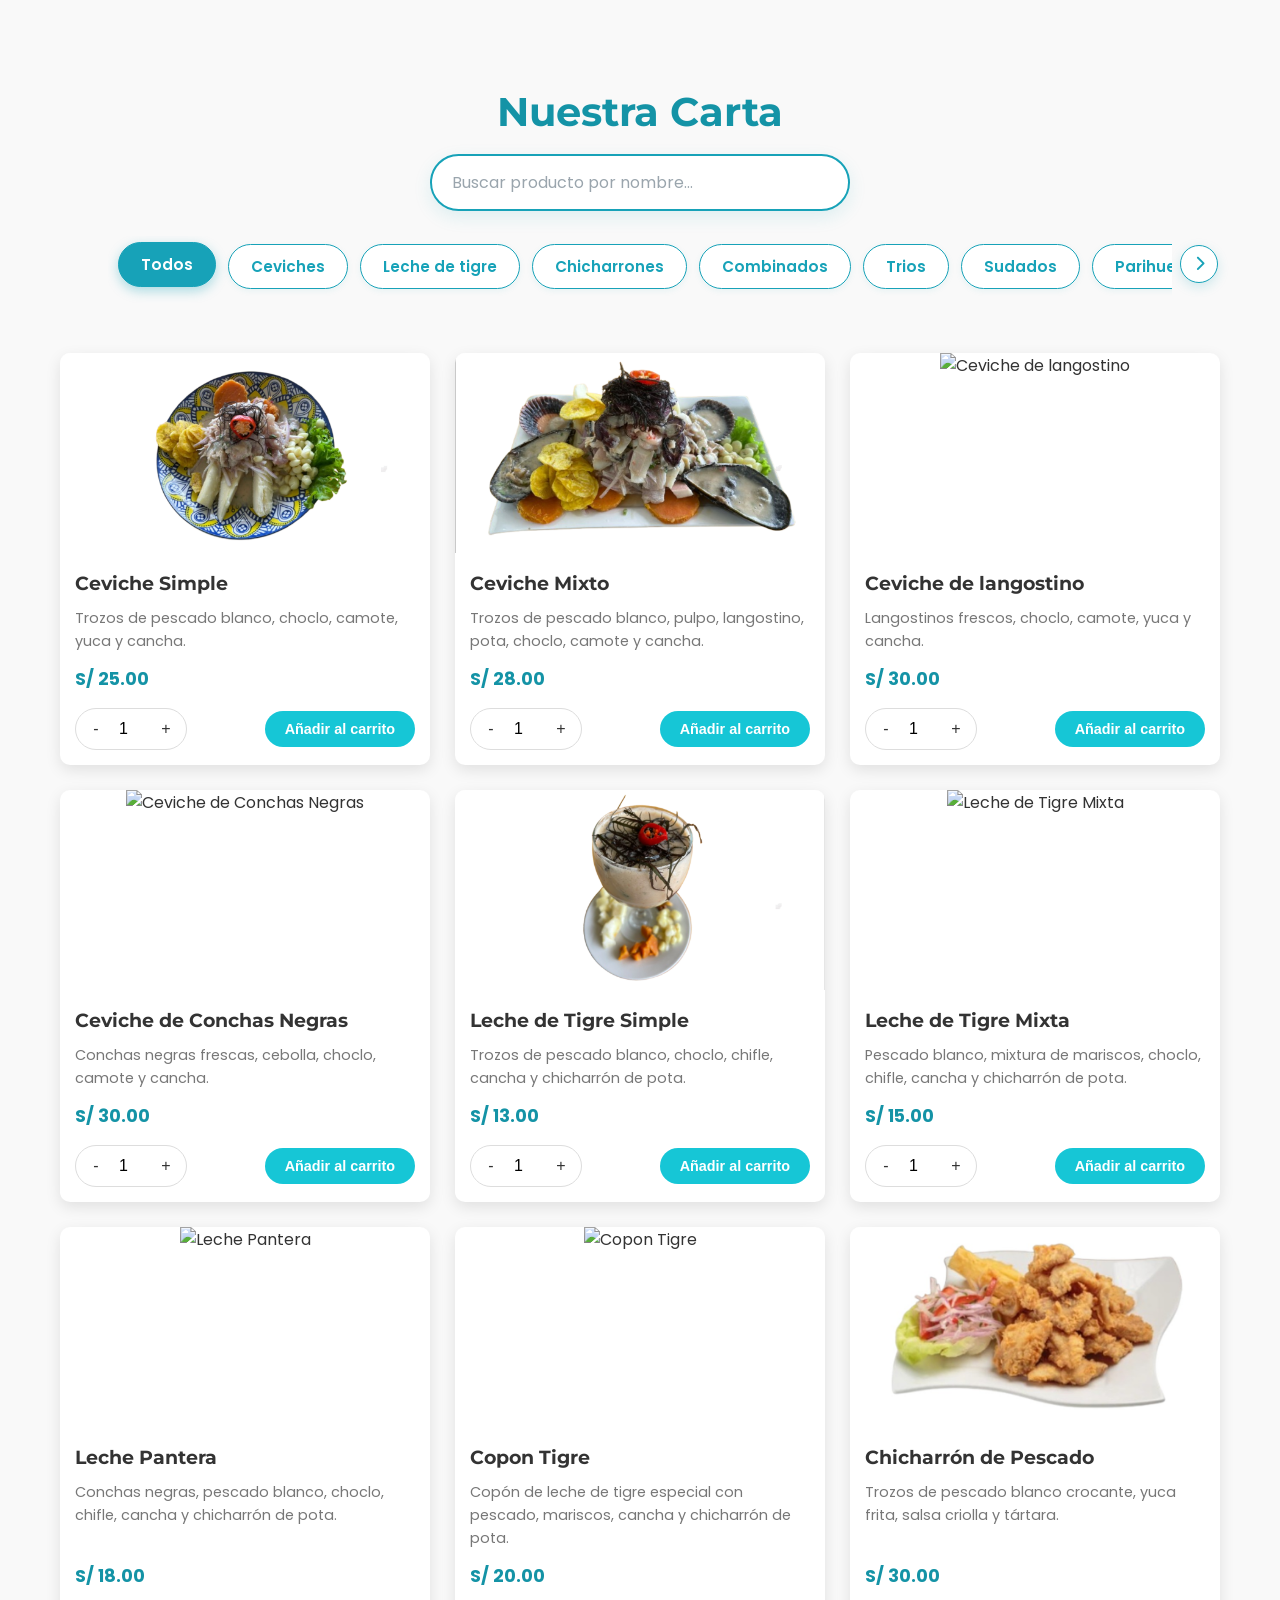
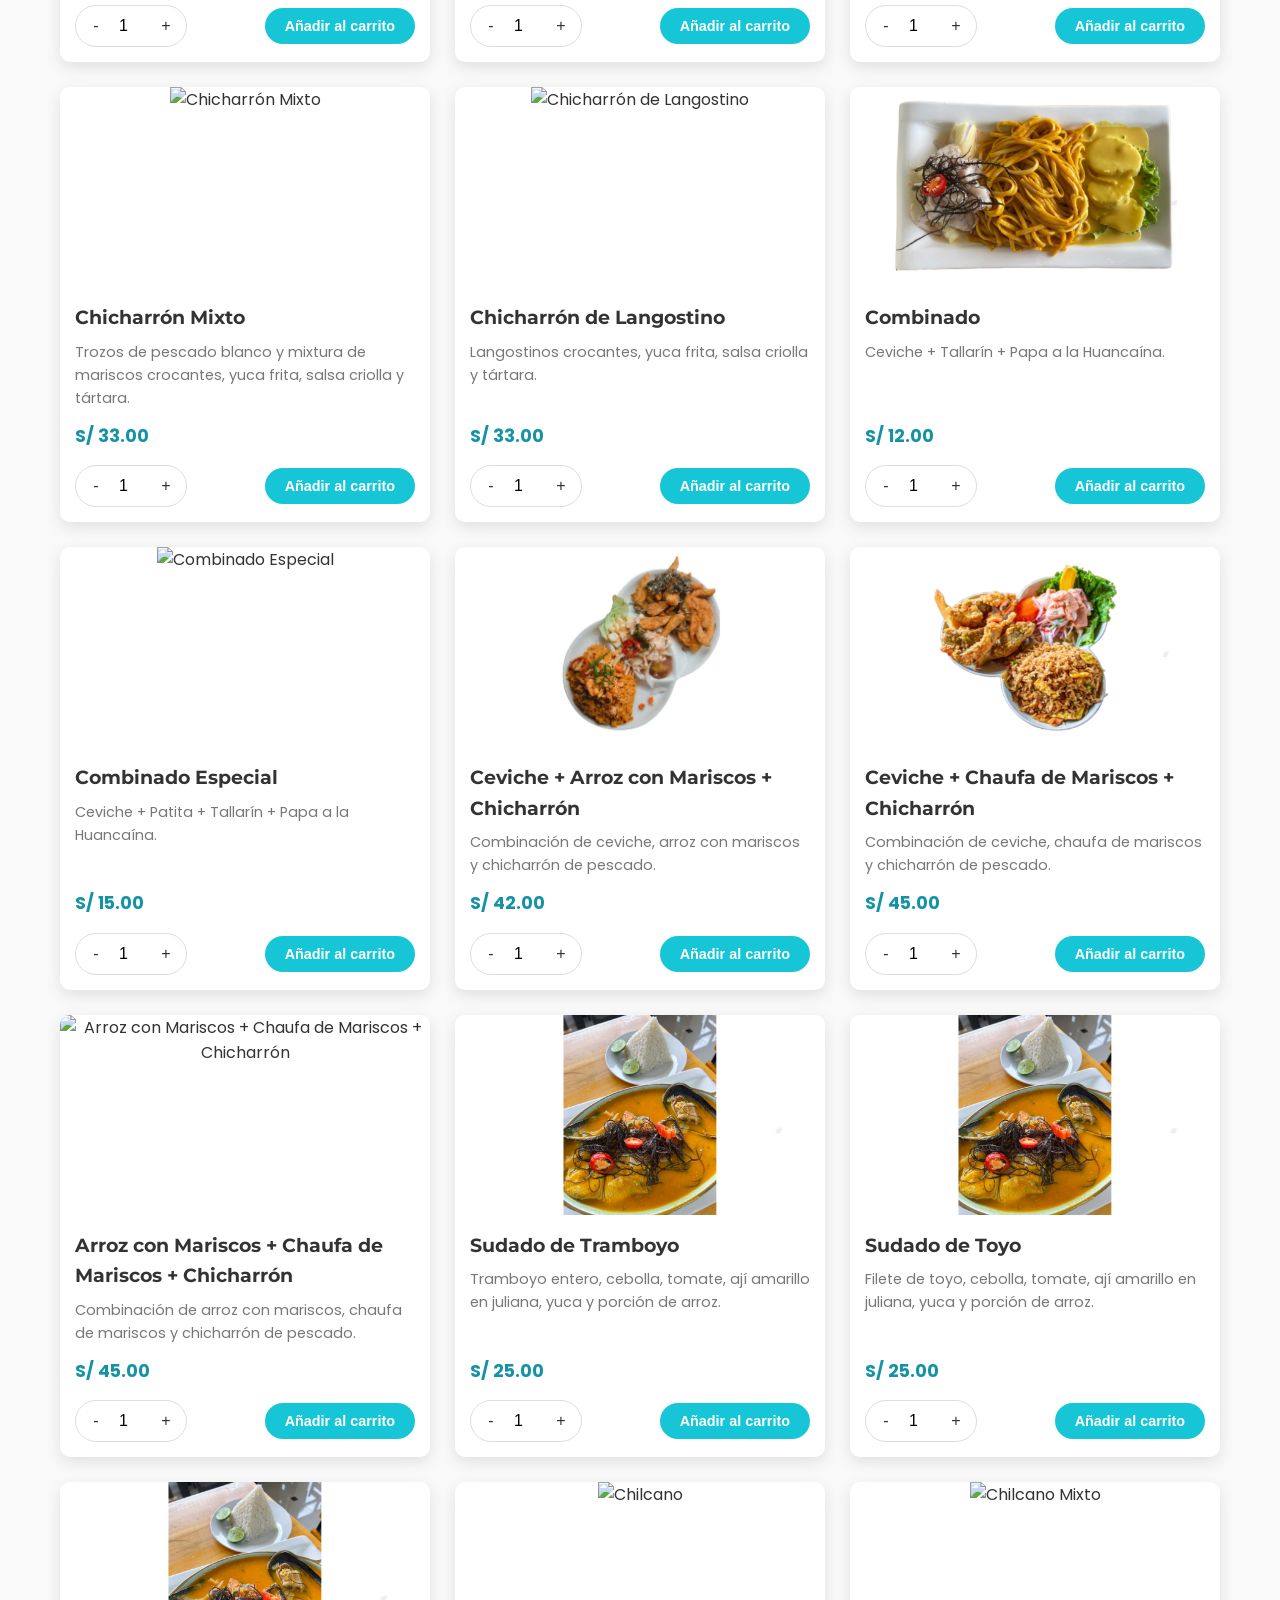
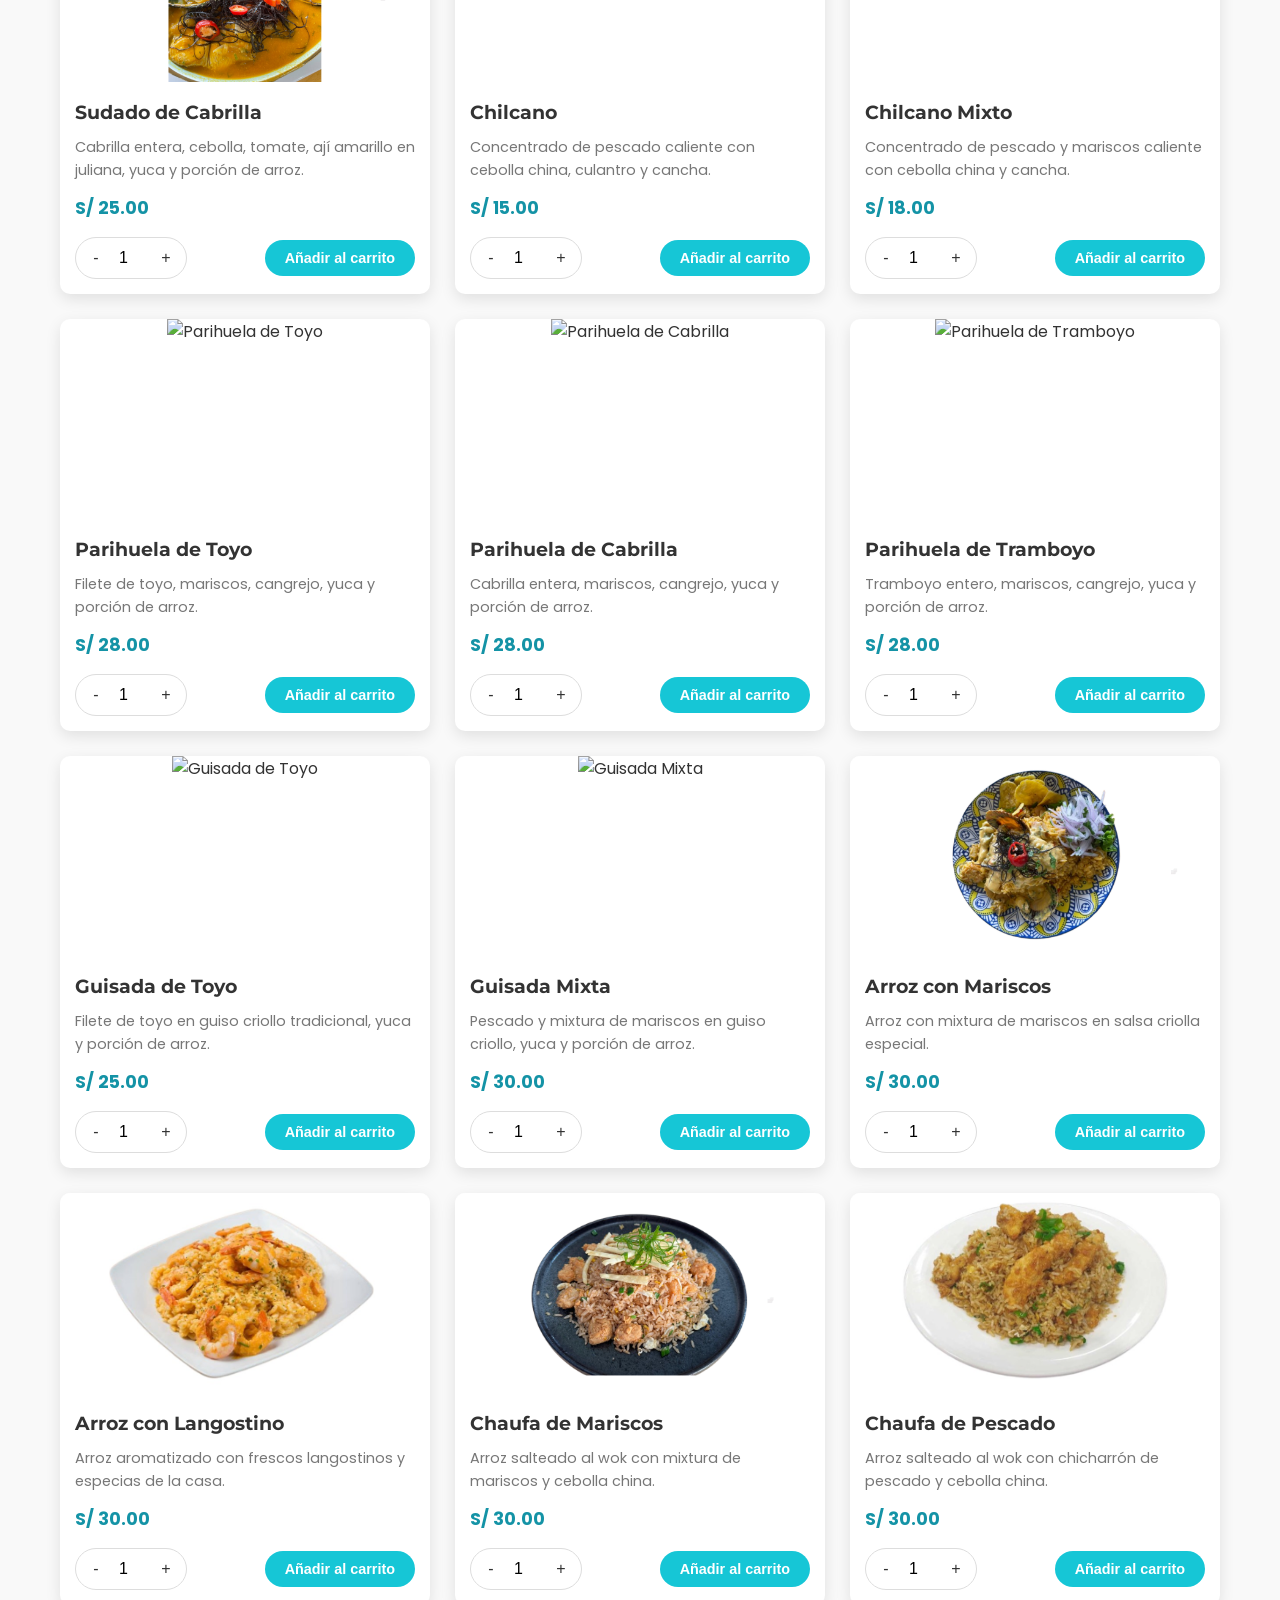
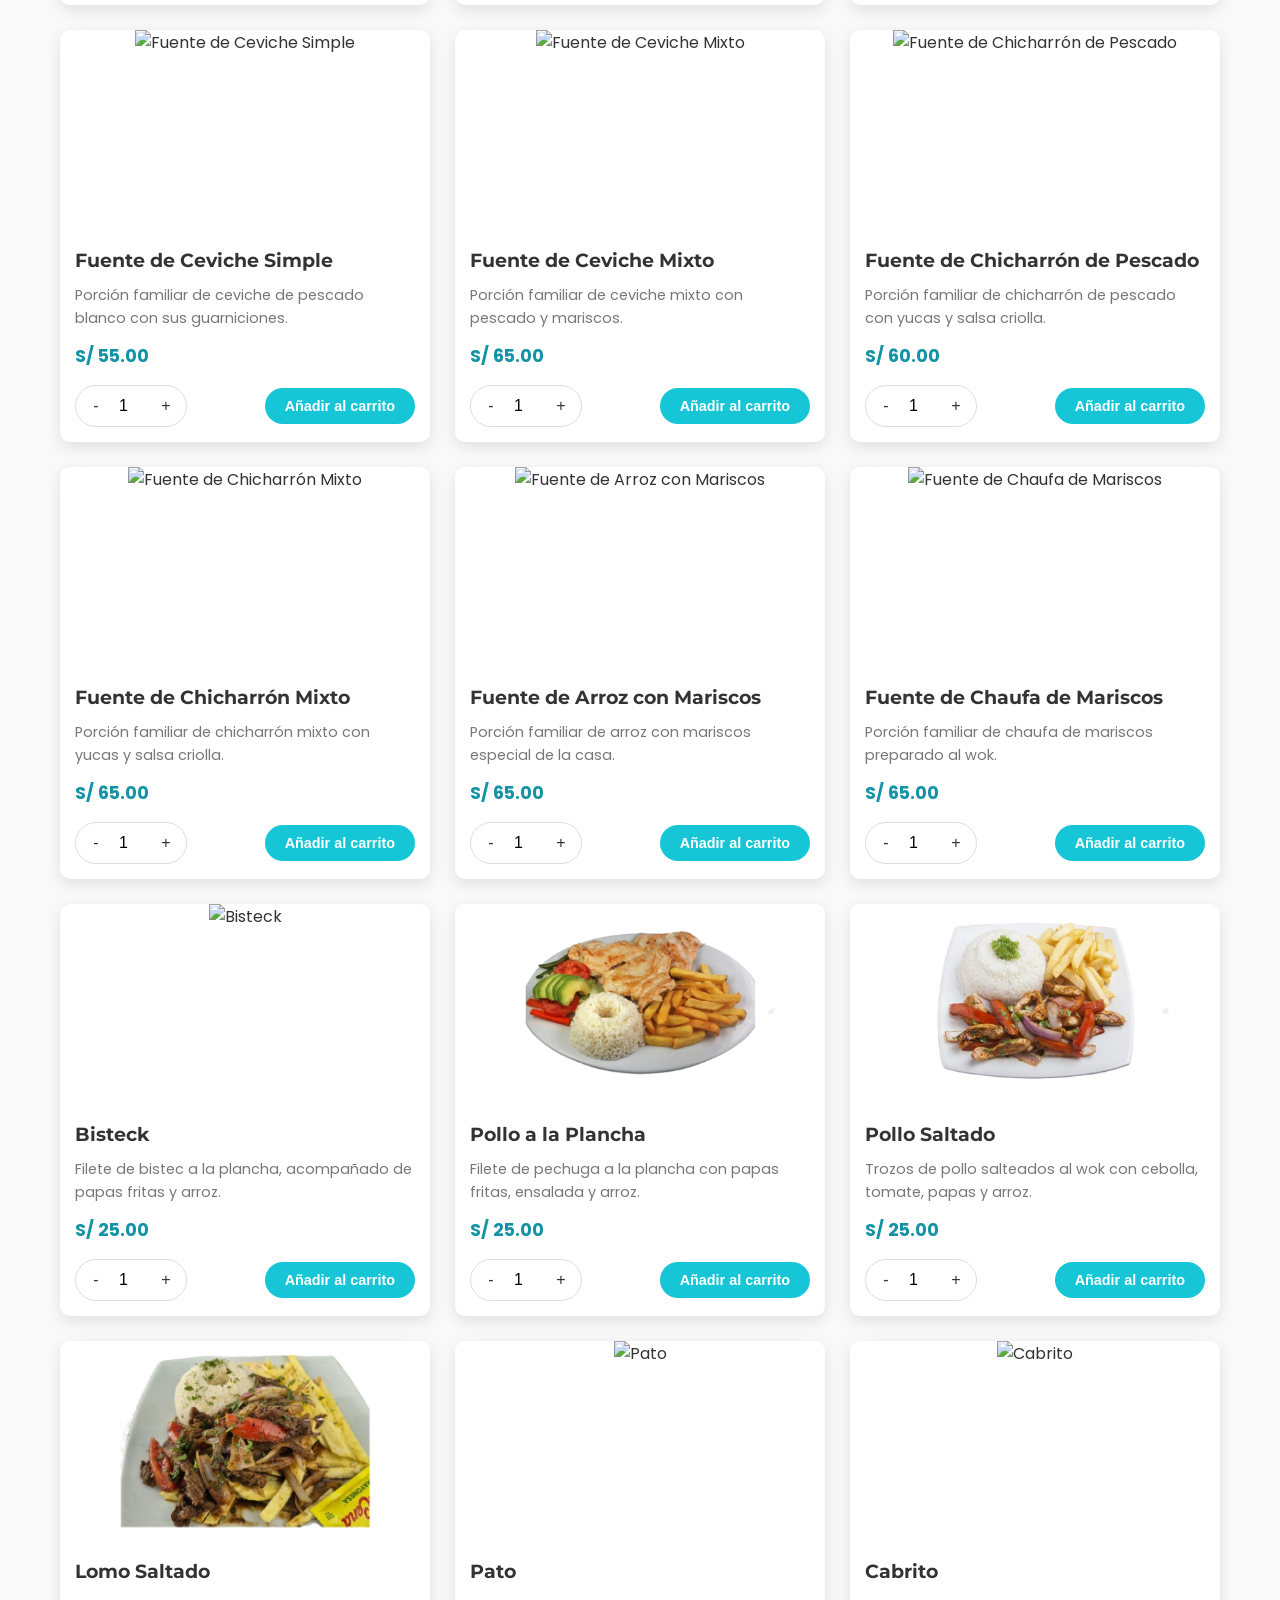
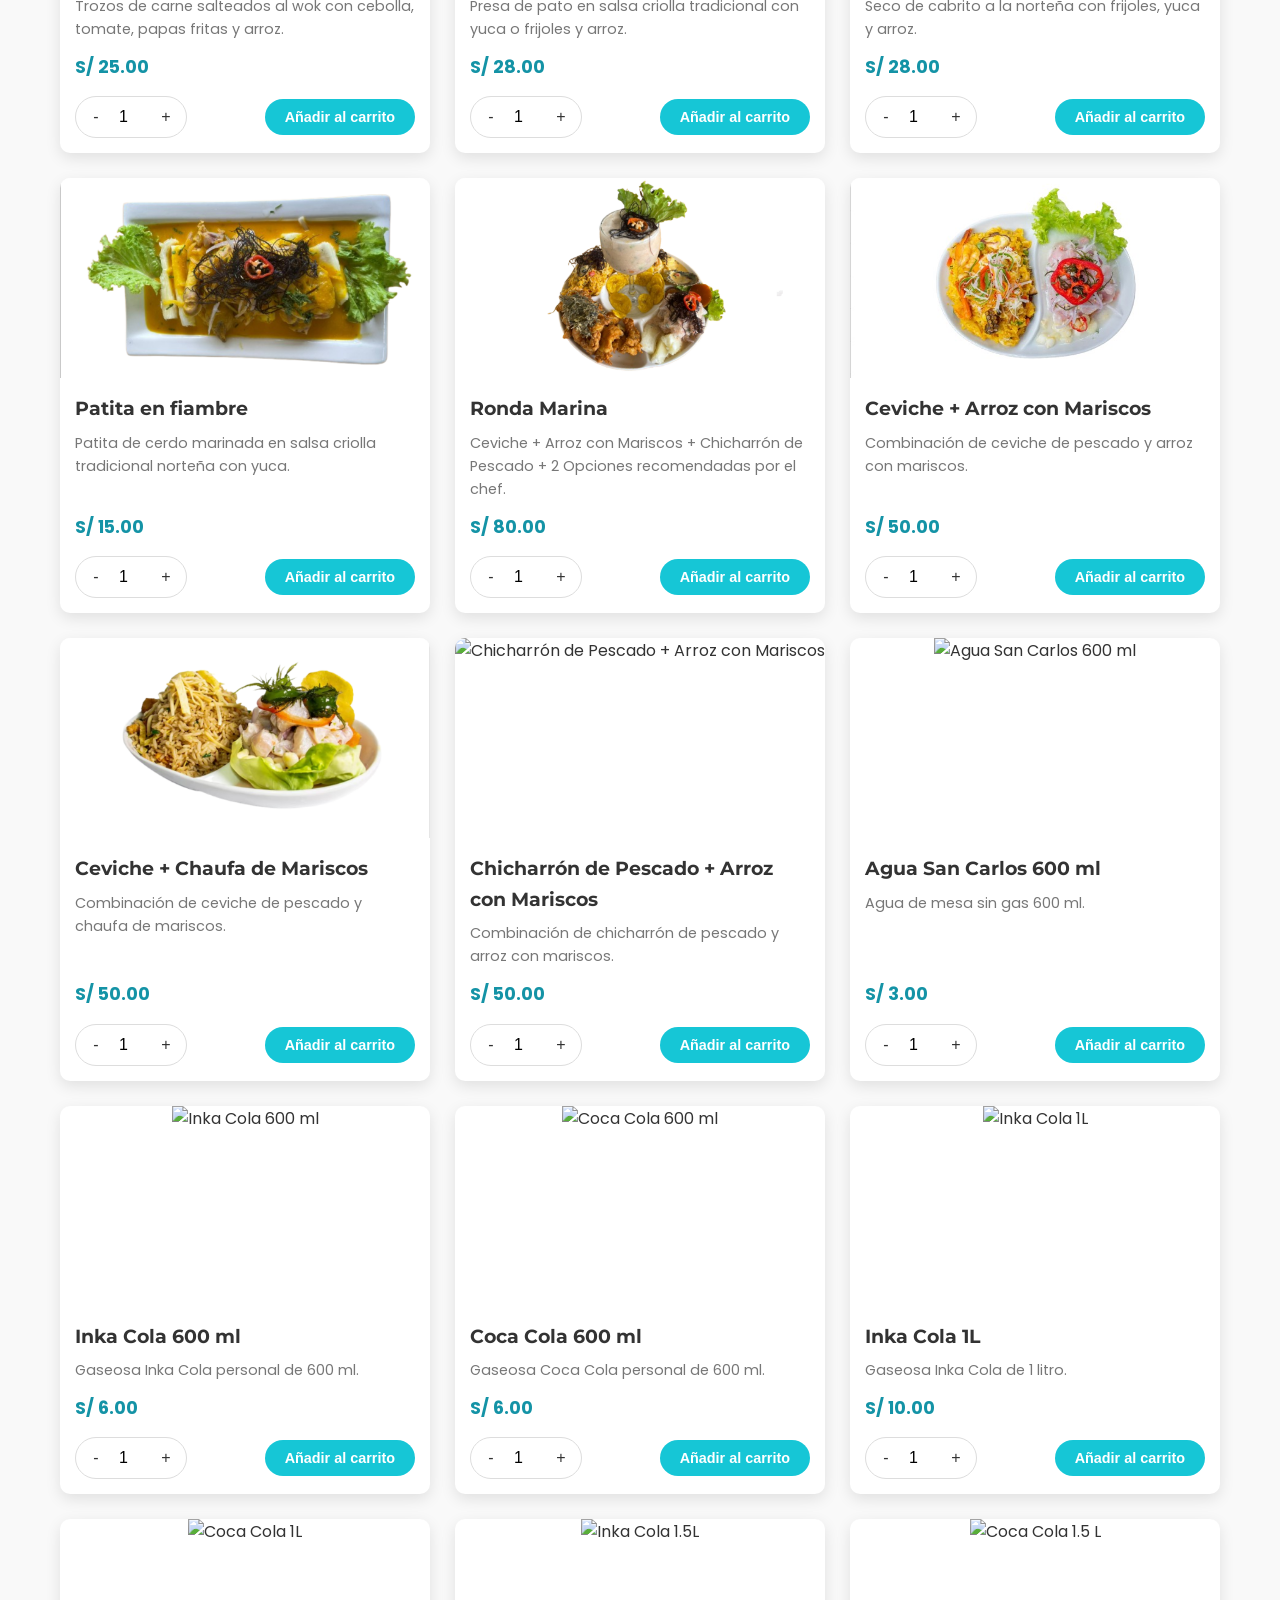
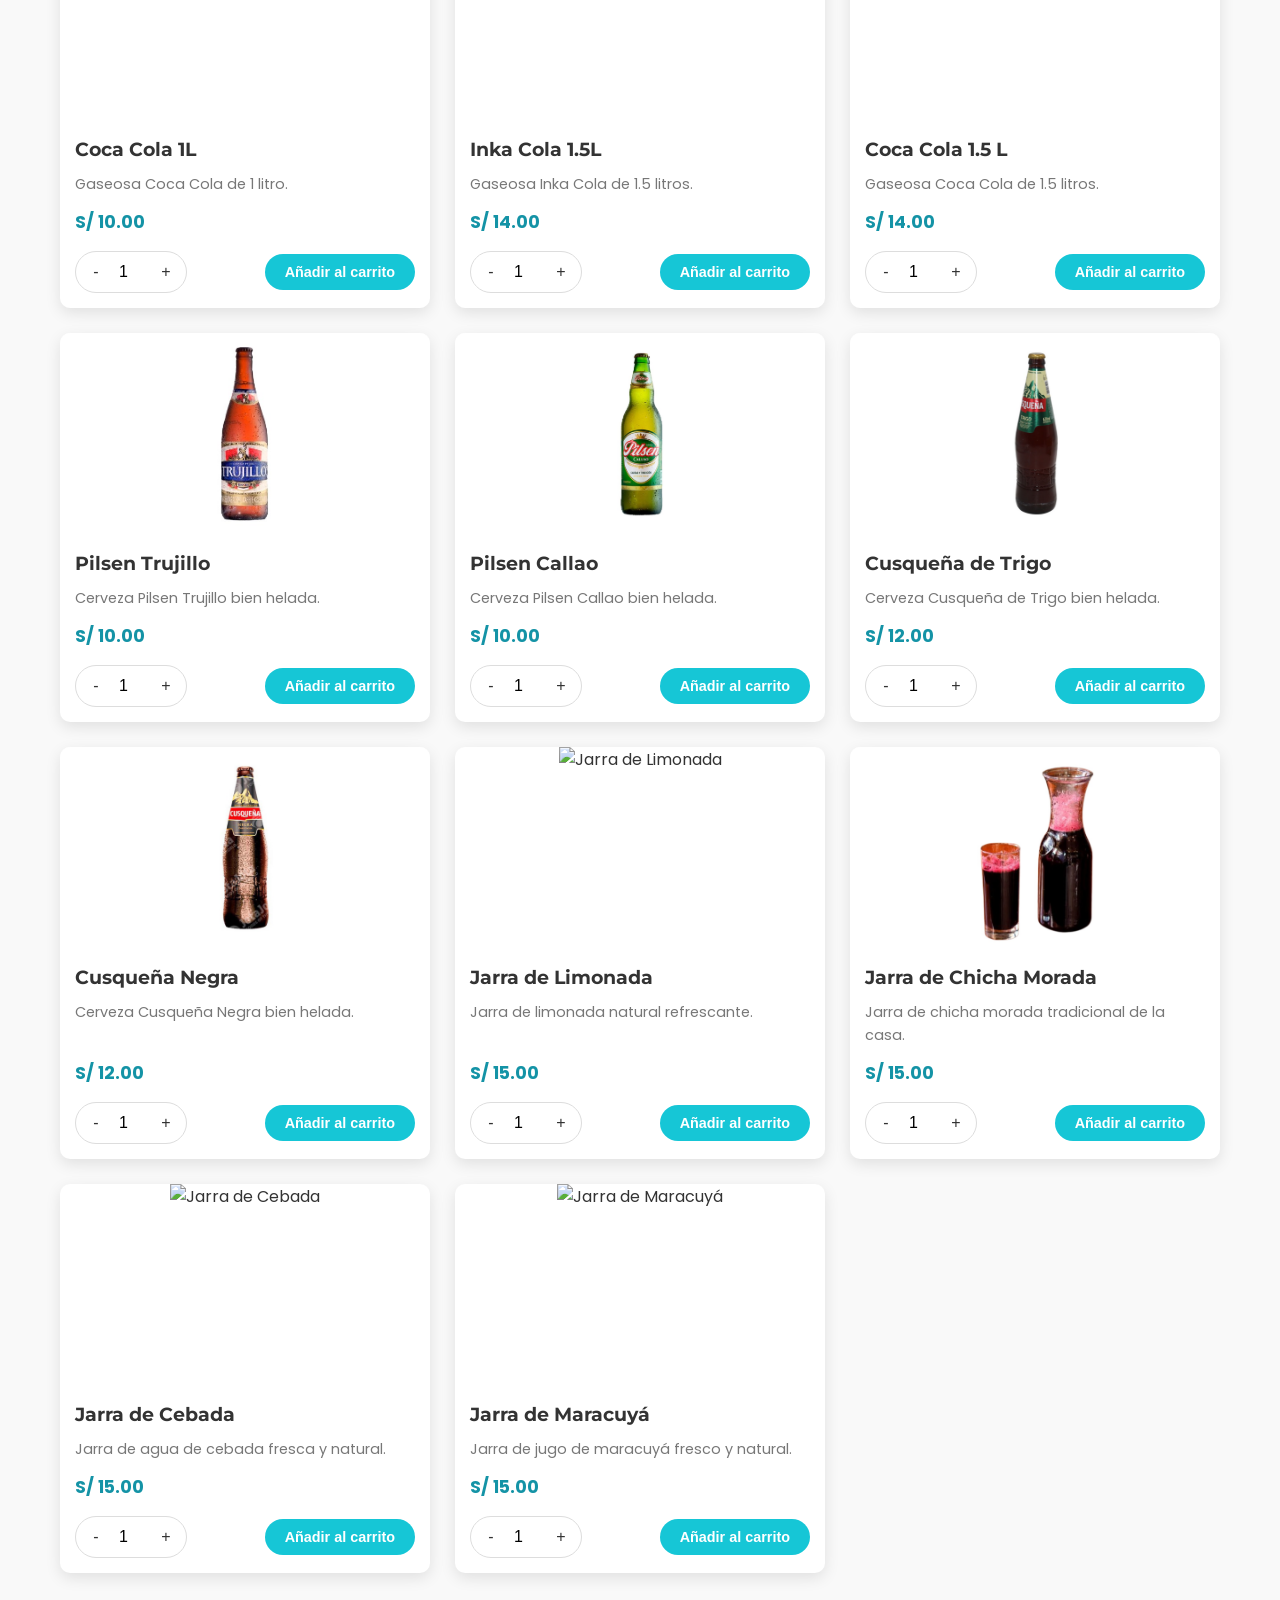
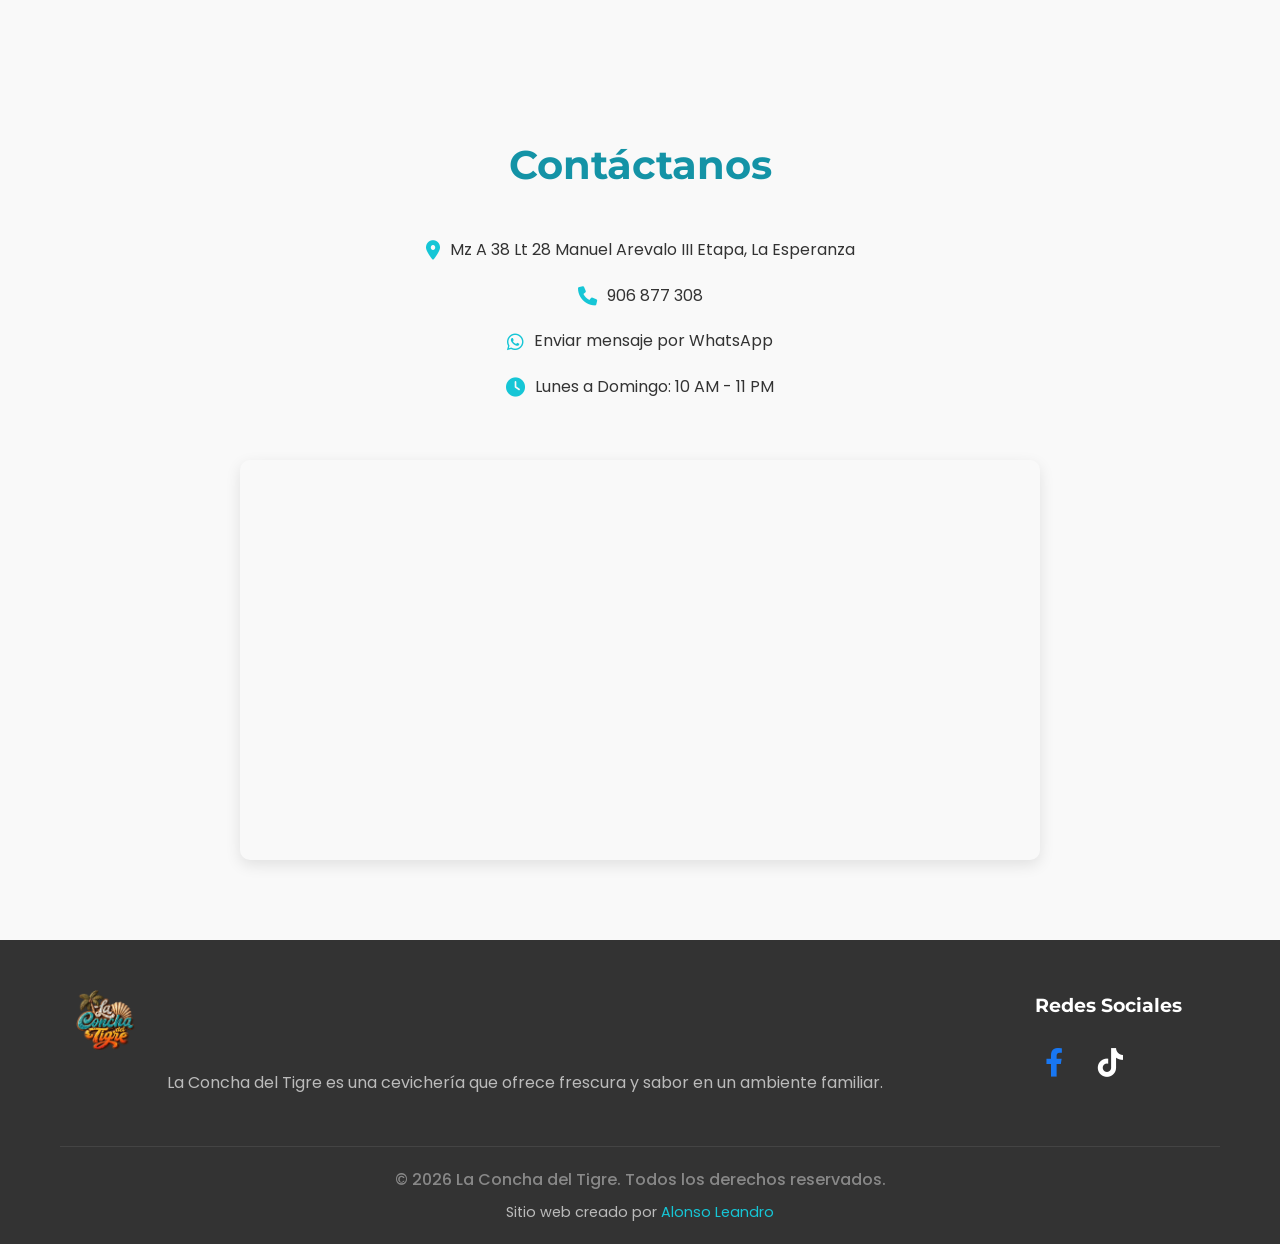
==== commit e11bf91d: "Subiendo updateeee" ====
--- a/index.html
+++ b/index.html
@@ -59,22 +59,30 @@
                     <input type="search" id="menu-search" placeholder="Buscar producto por nombre..." aria-label="Buscar producto por nombre">
                 </div>
 
-                <div class="menu-filters">
-                    <button class="filter-btn active" data-category="all">Todos</button>
-                    <button class="filter-btn" data-category="ceviches">Ceviches</button>
-                    <button class="filter-btn" data-category="leche-de-tigre">Leche de tigre</button>
-                    <button class="filter-btn" data-category="chicharrones">Chicharrones</button>
-                    <button class="filter-btn" data-category="combinados">Combinados</button>
-                    <button class="filter-btn" data-category="trios">Trios</button>
-                    <button class="filter-btn" data-category="sudados">Sudados</button>
-                    <button class="filter-btn" data-category="parihuelas">Parihuelas</button>
-                    <button class="filter-btn" data-category="guisadas">Guisadas</button>
-                    <button class="filter-btn" data-category="arroces">Arroces</button>
-                    <button class="filter-btn" data-category="fuentes">Fuentes</button>
-                    <button class="filter-btn" data-category="platos-a-la-carta">Platos a la carta</button>
-                    <button class="filter-btn" data-category="ronda-marina">Ronda marina</button>
-                    <button class="filter-btn" data-category="duos">Duos</button>
-                    <button class="filter-btn" data-category="bebidas">Bebidas</button>
+                <div class="menu-filters-wrapper">
+                    <button type="button" class="filter-scroll-btn left" id="filter-scroll-left" aria-label="Desplazar a la izquierda">
+                        <i class="fas fa-chevron-left"></i>
+                    </button>
+                    <div class="menu-filters" id="menu-filters">
+                        <button class="filter-btn active" data-category="all">Todos</button>
+                        <button class="filter-btn" data-category="ceviches">Ceviches</button>
+                        <button class="filter-btn" data-category="leche-de-tigre">Leche de tigre</button>
+                        <button class="filter-btn" data-category="chicharrones">Chicharrones</button>
+                        <button class="filter-btn" data-category="combinados">Combinados</button>
+                        <button class="filter-btn" data-category="trios">Trios</button>
+                        <button class="filter-btn" data-category="sudados">Sudados</button>
+                        <button class="filter-btn" data-category="parihuelas">Parihuelas</button>
+                        <button class="filter-btn" data-category="guisadas">Guisadas</button>
+                        <button class="filter-btn" data-category="arroces">Arroces</button>
+                        <button class="filter-btn" data-category="fuentes">Fuentes</button>
+                        <button class="filter-btn" data-category="platos-a-la-carta">Platos a la carta</button>
+                        <button class="filter-btn" data-category="ronda-marina">Ronda marina</button>
+                        <button class="filter-btn" data-category="duos">Duos</button>
+                        <button class="filter-btn" data-category="bebidas">Bebidas</button>
+                    </div>
+                    <button type="button" class="filter-scroll-btn right" id="filter-scroll-right" aria-label="Desplazar a la derecha">
+                        <i class="fas fa-chevron-right"></i>
+                    </button>
                 </div>
             </div>
             
--- a/styles/main.css
+++ b/styles/main.css
@@ -77,6 +77,11 @@
     text-decoration: none;
     transition: all 0.3s ease;
     display: inline-block;
+    border: none;
+    outline: none;
+    cursor: pointer;
+    font-family: inherit;
+    font-size: 1rem;
 }
 
 .btn-primary {
@@ -223,33 +228,137 @@
     transform: translateY(-1px);
 }
 
+.menu-filters-wrapper {
+    position: relative;
+    width: 100%;
+    margin: 10px 0 20px;
+    display: flex;
+    align-items: center;
+}
+
+.filter-scroll-btn {
+    display: none; /* Oculto por defecto en móvil y tablet */
+}
+
 .menu-filters {
     display: flex;
-    justify-content: center;
-    flex-wrap: wrap;
-    gap: 10px;
-    margin: 10px 0 20px;
+    justify-content: flex-start;
+    align-items: center;
+    flex-wrap: nowrap;
+    overflow-x: auto;
+    overflow-y: hidden;
+    gap: 12px;
+    margin: 0;
+    padding: 8px 10px 14px;
+    width: 100%;
+    scroll-behavior: smooth;
+    -webkit-overflow-scrolling: touch;
+    scrollbar-width: thin;
+    scrollbar-color: #17a2b8 rgba(23, 162, 184, 0.1);
+}
+
+/* Scrollbar estilizado y sutil */
+.menu-filters::-webkit-scrollbar {
+    height: 5px;
+}
+
+.menu-filters::-webkit-scrollbar-track {
+    background: rgba(0, 0, 0, 0.05);
+    border-radius: 10px;
+}
+
+.menu-filters::-webkit-scrollbar-thumb {
+    background: #17a2b8;
+    border-radius: 10px;
+}
+
+/* Exclusivo para Vista Laptop y PC (Desktop >= 992px) */
+@media (min-width: 992px) {
+    .menu-filters-wrapper {
+        padding: 0 48px; /* Espacio para las flechas laterales */
+    }
+
+    .filter-scroll-btn {
+        display: flex;
+        align-items: center;
+        justify-content: center;
+        position: absolute;
+        top: calc(50% - 6px); /* Alineado exactamente al centro de las pastillas */
+        transform: translateY(-50%);
+        width: 38px;
+        height: 38px;
+        border-radius: 50%;
+        background: var(--white);
+        border: 1.5px solid #17a2b8;
+        color: #17a2b8;
+        font-size: 0.95rem;
+        cursor: pointer;
+        z-index: 5;
+        box-shadow: 0 4px 12px rgba(23, 162, 184, 0.18);
+        transition: all 0.25s cubic-bezier(0.4, 0, 0.2, 1);
+        user-select: none;
+    }
+
+    .filter-scroll-btn i {
+        display: flex;
+        align-items: center;
+        justify-content: center;
+        line-height: 1;
+    }
+
+    .filter-scroll-btn.left {
+        left: 2px;
+    }
+
+    .filter-scroll-btn.left i {
+        margin-right: 2px; /* Centrado óptico del chevron izquierdo */
+    }
+
+    .filter-scroll-btn.right {
+        right: 2px;
+    }
+
+    .filter-scroll-btn.right i {
+        margin-left: 2px; /* Centrado óptico del chevron derecho */
+    }
+
+    .filter-scroll-btn:hover:not(.hidden) {
+        background: #17a2b8;
+        color: var(--white);
+        box-shadow: 0 6px 16px rgba(23, 162, 184, 0.35);
+        transform: translateY(-50%) scale(1.08);
+    }
+
+    .filter-scroll-btn.hidden {
+        opacity: 0;
+        pointer-events: none;
+        transform: translateY(-50%) scale(0.8);
+    }
 }
 
 .filter-btn {
-    padding: 8px 20px;
+    flex: 0 0 auto;
+    white-space: nowrap;
+    padding: 10px 22px;
     background: var(--white);
-    border: 2px solid #17a2b8;
-    border-radius: 8px;
+    border: 1.5px solid #17a2b8;
+    border-radius: 999px;
     color: #17a2b8;
     font-size: 0.95rem;
     font-weight: 600;
-    transition: all 0.3s ease;
+    font-family: inherit;
+    transition: all 0.25s ease;
     cursor: pointer;
-    box-shadow: 0 2px 5px rgba(0,0,0,0.1);
+    box-shadow: 0 2px 6px rgba(23, 162, 184, 0.08);
+    user-select: none;
 }
 
 .filter-btn.active {
     background: #17a2b8;
     color: var(--white);
     border-color: #17a2b8;
-    box-shadow: 0 2px 8px rgba(23, 162, 184, 0.3);
-    transform: translateY(-1px);
+    box-shadow: 0 4px 12px rgba(23, 162, 184, 0.35);
+    transform: translateY(-2px);
 }
 
 .filter-btn:hover:not(.active) {
